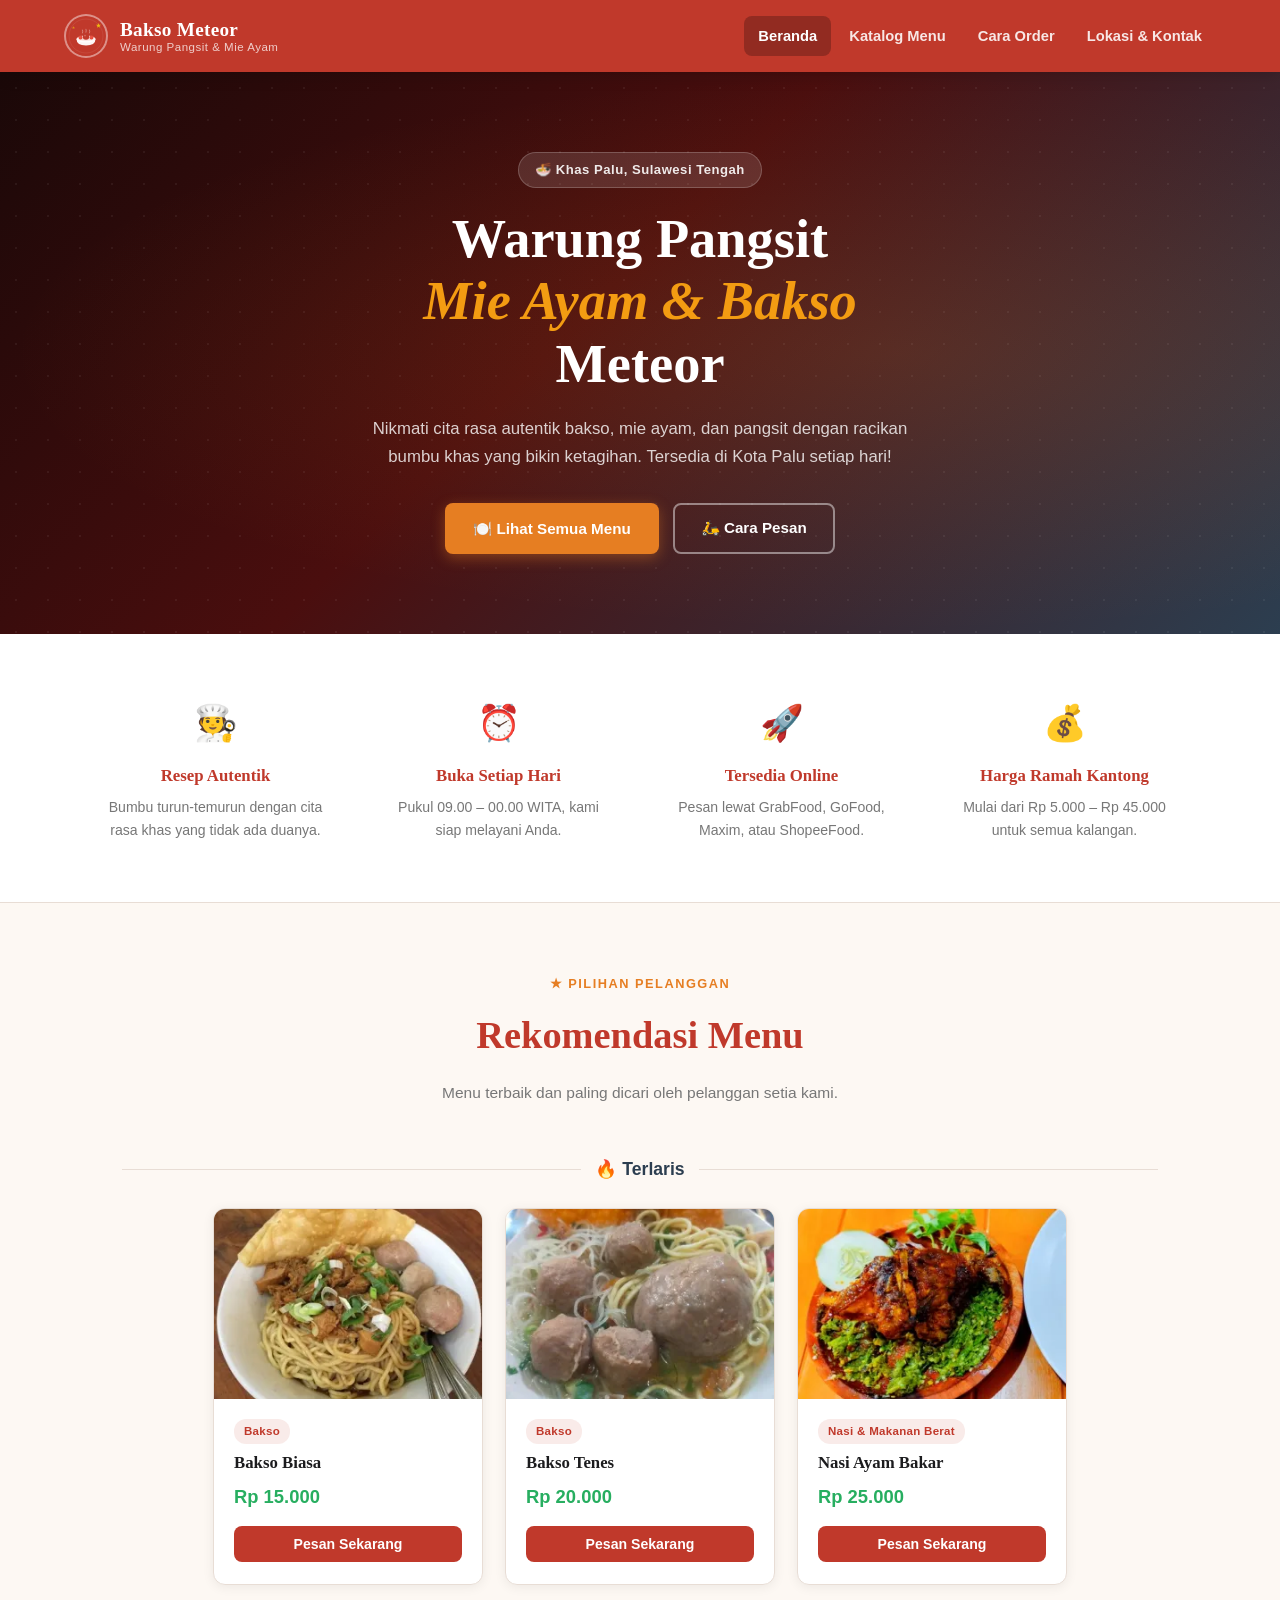
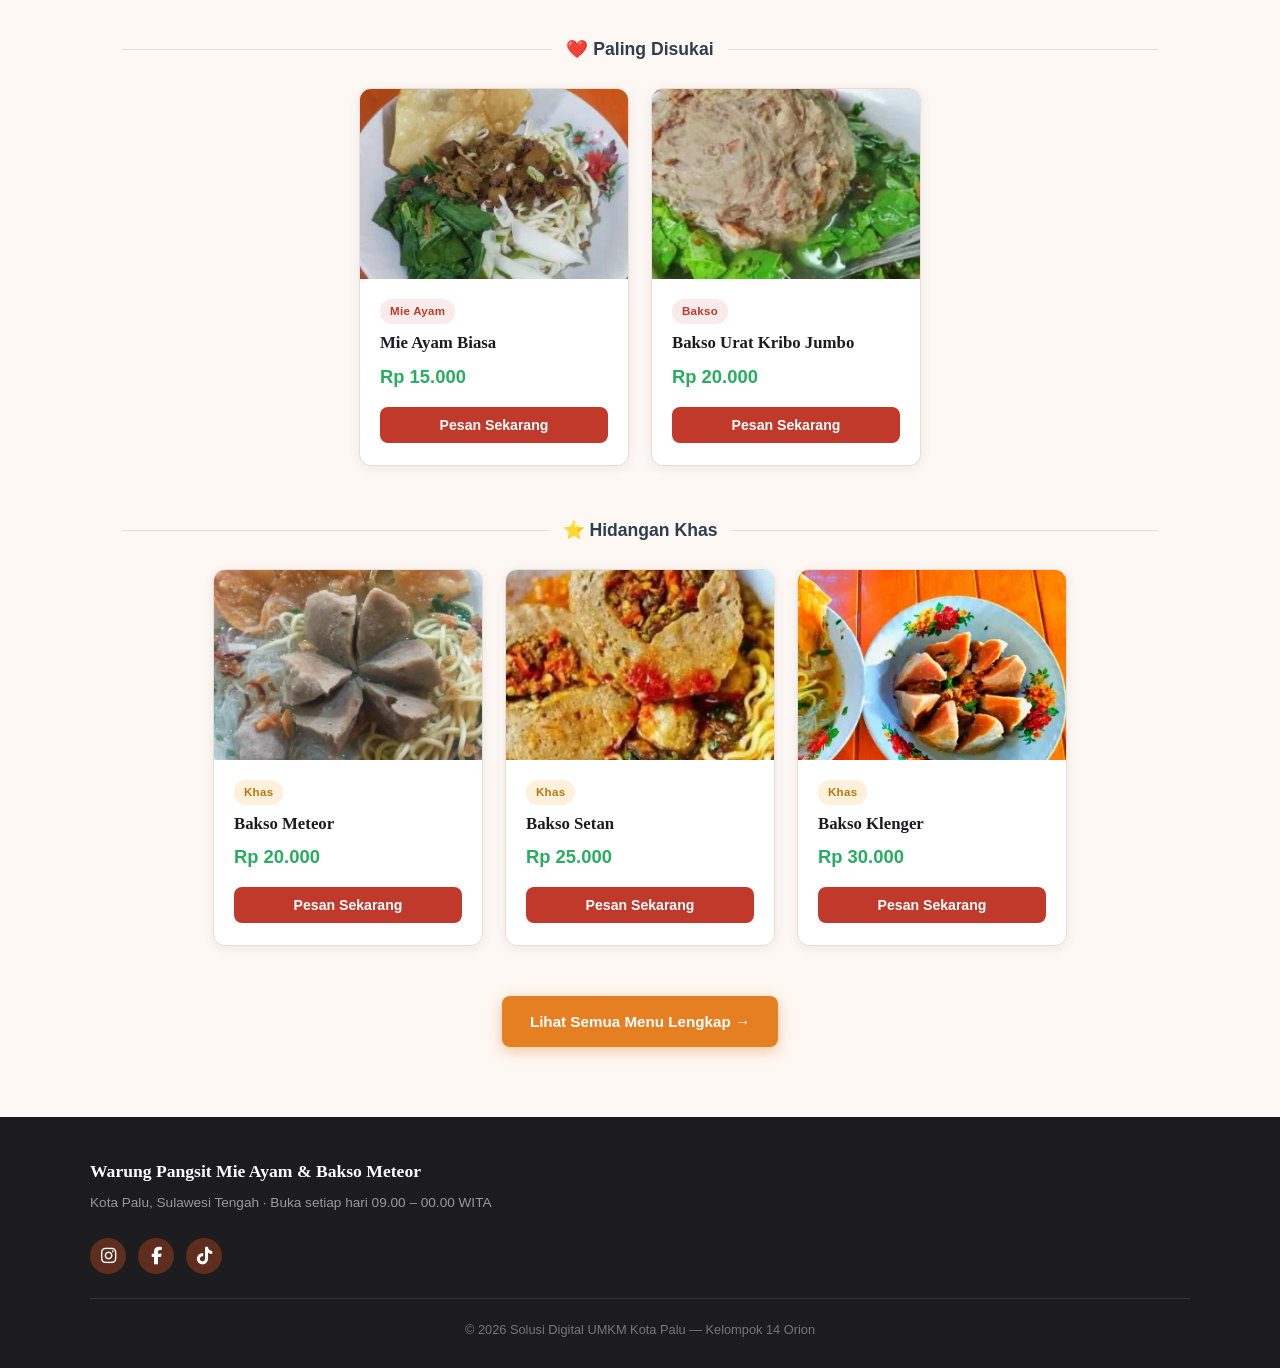
==== index.html @ b96ba18a "fix footer" ====
<!DOCTYPE html>
<html lang="id">

<head>
    <meta charset="UTF-8">
    <meta name="viewport" content="width=device-width, initial-scale=1.0">
    <title>Beranda - Warung Pangsit Mie Ayam & Bakso Meteor</title>
    <link rel="preconnect" href="https://fonts.googleapis.com">
    <link
        href="https://fonts.googleapis.com/css2?family=Playfair+Display:wght@700;900&family=Plus+Jakarta+Sans:wght@400;500;600;700&display=swap"
        rel="stylesheet">
    <link rel="stylesheet" href="https://cdnjs.cloudflare.com/ajax/libs/font-awesome/6.5.1/css/all.min.css">
    <link rel="stylesheet" href="css/style.css">
</head>

<body>

    <!-- HEADER / NAVBAR -->
    <header id="mainHeader">
        <div class="header-inner">
            <a href="index.html" class="logo-link">
                <div class="logo-container">
                    <img src="assets/icons/logo.svg" alt="Logo Bakso Meteor" class="logo-img">
                    <div class="logo-text">
                        <span class="logo-name">Bakso Meteor</span>
                        <span class="logo-sub">Warung Pangsit & Mie Ayam</span>
                    </div>
                </div>
            </a>

            <!-- Hamburger untuk mobile -->
            <button class="hamburger" id="hamburgerBtn" aria-label="Toggle menu">
                <span></span><span></span><span></span>
            </button>

            <nav class="nav-links" id="mainNav">
                <a href="index.html" class="nav-item active">Beranda</a>
                <a href="katalog.html" class="nav-item">Katalog Menu</a>
                <button onclick="openModal()" class="nav-item btn-nav">Cara Order</button>
                <a href="kontak.html" class="nav-item">Lokasi & Kontak</a>
            </nav>
        </div>
    </header>

    <main>

        <!-- HERO SECTION -->
        <section class="hero">
            <div class="hero-overlay"></div>
            <div class="hero-content fade-up">
                <span class="hero-badge">🍜 Khas Palu, Sulawesi Tengah</span>
                <h1 class="hero-title">Warung Pangsit<br><em>Mie Ayam & Bakso</em><br>Meteor</h1>
                <p class="hero-desc">Nikmati cita rasa autentik bakso, mie ayam, dan pangsit dengan racikan bumbu khas
                    yang bikin ketagihan. Tersedia di Kota Palu setiap hari!</p>
                <div class="hero-actions">
                    <a href="katalog.html" class="btn-primary">🍽️ Lihat Semua Menu</a>
                    <button onclick="openModal()" class="btn-outline">🛵 Cara Pesan</button>
                </div>
            </div>
        </section>

        <!-- KENAPA PILIH KAMI -->
        <section class="keunggulan fade-up">
            <div class="keunggulan-grid">
                <div class="keunggulan-item">
                    <span class="k-icon">🧑‍🍳</span>
                    <h3>Resep Autentik</h3>
                    <p>Bumbu turun-temurun dengan cita rasa khas yang tidak ada duanya.</p>
                </div>
                <div class="keunggulan-item">
                    <span class="k-icon">⏰</span>
                    <h3>Buka Setiap Hari</h3>
                    <p>Pukul 09.00 – 00.00 WITA, kami siap melayani Anda.</p>
                </div>
                <div class="keunggulan-item">
                    <span class="k-icon">🚀</span>
                    <h3>Tersedia Online</h3>
                    <p>Pesan lewat GrabFood, GoFood, Maxim, atau ShopeeFood.</p>
                </div>
                <div class="keunggulan-item">
                    <span class="k-icon">💰</span>
                    <h3>Harga Ramah Kantong</h3>
                    <p>Mulai dari Rp 5.000 – Rp 45.000 untuk semua kalangan.</p>
                </div>
            </div>
        </section>

        <!-- MENU REKOMENDASI -->
        <section class="best-seller">
            <div class="section-header fade-up">
                <div class="section-label">★ Pilihan Pelanggan</div>
                <h2 class="section-title">Rekomendasi Menu</h2>
                <p class="section-desc">Menu terbaik dan paling dicari oleh pelanggan setia kami.</p>
            </div>

            <div class="kategori-group fade-up">
                <div class="kategori-label">
                    <span class="kat-line"></span>
                    <span class="kat-text">🔥 Terlaris</span>
                    <span class="kat-line"></span>
                </div>
                <div class="grid-container">
                    <div class="card">
                        <div class="card-img placeholder-img">
                            <img src="assets/img/bakso-biasa.webp" alt="Bakso Biasa"
                                onerror="this.parentElement.classList.add('no-img')">
                        </div>
                        <div class="card-body">
                            <span class="card-badge">Bakso</span>
                            <h3 class="card-name">Bakso Biasa</h3>
                            <p class="harga">Rp 15.000</p>
                            <button class="btn-secondary" onclick="openModal()">Pesan Sekarang</button>
                        </div>
                    </div>
                    <div class="card">
                        <div class="card-img placeholder-img">
                            <img src="assets/img/bakso-tenes.webp" alt="Bakso Tenes"
                                onerror="this.parentElement.classList.add('no-img')">
                        </div>
                        <div class="card-body">
                            <span class="card-badge">Bakso</span>
                            <h3 class="card-name">Bakso Tenes</h3>
                            <p class="harga">Rp 20.000</p>
                            <button class="btn-secondary" onclick="openModal()">Pesan Sekarang</button>
                        </div>
                    </div>
                    <div class="card">
                        <div class="card-img placeholder-img">
                            <img src="assets/img/nasi-ayam-bakar.webp" alt="Nasi Ayam Bakar"
                                onerror="this.parentElement.classList.add('no-img')">
                        </div>
                        <div class="card-body">
                            <span class="card-badge">Nasi & Makanan Berat</span>
                            <h3 class="card-name">Nasi Ayam Bakar</h3>
                            <p class="harga">Rp 25.000</p>
                            <button class="btn-secondary" onclick="openModal()">Pesan Sekarang</button>
                        </div>
                    </div>
                </div>
            </div>

            <div class="kategori-group fade-up">
                <div class="kategori-label">
                    <span class="kat-line"></span>
                    <span class="kat-text">❤️ Paling Disukai</span>
                    <span class="kat-line"></span>
                </div>
                <div class="grid-container">
                    <div class="card">
                        <div class="card-img placeholder-img">
                            <img src="assets/img/mie-ayam-biasa.webp" alt="Mie Ayam Biasa"
                                onerror="this.parentElement.classList.add('no-img')">
                        </div>
                        <div class="card-body">
                            <span class="card-badge">Mie Ayam</span>
                            <h3 class="card-name">Mie Ayam Biasa</h3>
                            <p class="harga">Rp 15.000</p>
                            <button class="btn-secondary" onclick="openModal()">Pesan Sekarang</button>
                        </div>
                    </div>
                    <div class="card">
                        <div class="card-img placeholder-img">
                            <img src="assets/img/bakso-urat-kribo.webp" alt="Bakso Urat Kribo Jumbo"
                                onerror="this.parentElement.classList.add('no-img')">
                        </div>
                        <div class="card-body">
                            <span class="card-badge">Bakso</span>
                            <h3 class="card-name">Bakso Urat Kribo Jumbo</h3>
                            <p class="harga">Rp 20.000</p>
                            <button class="btn-secondary" onclick="openModal()">Pesan Sekarang</button>
                        </div>
                    </div>
                </div>
            </div>

            <div class="kategori-group fade-up">
                <div class="kategori-label">
                    <span class="kat-line"></span>
                    <span class="kat-text">⭐ Hidangan Khas</span>
                    <span class="kat-line"></span>
                </div>
                <div class="grid-container">
                    <div class="card">
                        <div class="card-img placeholder-img">
                            <img src="assets/img/bakso-meteor.webp" alt="Bakso Meteor"
                                onerror="this.parentElement.classList.add('no-img')">
                        </div>
                        <div class="card-body">
                            <span class="card-badge card-badge--special">Khas</span>
                            <h3 class="card-name">Bakso Meteor</h3>
                            <p class="harga">Rp 20.000</p>
                            <button class="btn-secondary" onclick="openModal()">Pesan Sekarang</button>
                        </div>
                    </div>
                    <div class="card">
                        <div class="card-img placeholder-img">
                            <img src="assets/img/bakso-setan.webp" alt="Bakso Setan"
                                onerror="this.parentElement.classList.add('no-img')">
                        </div>
                        <div class="card-body">
                            <span class="card-badge card-badge--special">Khas</span>
                            <h3 class="card-name">Bakso Setan</h3>
                            <p class="harga">Rp 25.000</p>
                            <button class="btn-secondary" onclick="openModal()">Pesan Sekarang</button>
                        </div>
                    </div>
                    <div class="card">
                        <div class="card-img placeholder-img">
                            <img src="assets/img/bakso-klenger.webp" alt="Bakso Klenger"
                                onerror="this.parentElement.classList.add('no-img')">
                        </div>
                        <div class="card-body">
                            <span class="card-badge card-badge--special">Khas</span>
                            <h3 class="card-name">Bakso Klenger</h3>
                            <p class="harga">Rp 30.000</p>
                            <button class="btn-secondary" onclick="openModal()">Pesan Sekarang</button>
                        </div>
                    </div>
                </div>
            </div>

            <div class="cta-center fade-up">
                <a href="katalog.html" class="btn-primary">Lihat Semua Menu Lengkap →</a>
            </div>
        </section>

    </main>

    <!-- MODAL CARA ORDER -->
    <div id="orderModal" class="modal" role="dialog" aria-modal="true" aria-labelledby="modalTitle">
        <div class="modal-content fade-up">
            <button class="close-btn" onclick="closeModal()" aria-label="Tutup">×</button>
            <h2 id="modalTitle" class="modal-title">Cara Pemesanan</h2>
            <p class="modal-subtitle">Pilih metode yang paling mudah untuk Anda</p>

            <div class="order-options">

                <!-- PESAN ONLINE -->
                <div class="order-box">
                    <div class="order-box-header">
                        <span class="order-icon">🛵</span>
                        <h3>Pesan Online</h3>
                    </div>
                    <p class="order-box-desc">Pesan antar langsung ke lokasi Anda:</p>
                    <div class="online-buttons">
                        <a href="https://grab.com" target="_blank" rel="noopener" class="btn-app btn-grab">
                            <img src="assets/icons/grabfood.jpg" alt="Grab" onerror="this.style.display='none'">
                            <span>GrabFood</span>
                        </a>
                        <a href="https://maxim.com" target="_blank" rel="noopener" class="btn-app btn-maxim">
                            <img src="assets/icons/maxim.png" alt="Maxim" onerror="this.style.display='none'">
                            <span>Maxim</span>
                        </a>
                        <a href="https://shopee.co.id" target="_blank" rel="noopener" class="btn-app btn-shopee">
                            <img src="assets/icons/shopee.png" alt="ShopeeFood" onerror="this.style.display='none'">
                            <span>ShopeeFood</span>
                        </a>
                    </div>
                </div>

                <!-- MAKAN DI TEMPAT -->
                <div class="order-box">
                    <div class="order-box-header">
                        <span class="order-icon">🍽️</span>
                        <h3>Makan di Tempat</h3>
                    </div>
                    <ol class="offline-steps">
                        <li>Ambil kertas catatan & daftar menu di area pemesanan.</li>
                        <li>Cari tempat duduk dan catat nomor meja Anda.</li>
                        <li>Tulis pesanan, nama, dan nomor meja di kertas.</li>
                        <li>Serahkan kertas ke petugas kami.</li>
                        <li>Tunggu pesanan diantarkan — selamat menikmati!</li>
                        <li>Bayar di kasir setelah selesai makan.</li>
                    </ol>
                </div>

                <!-- KATERING & HAMPERS -->
                <div class="order-box order-box--special">
                    <div class="order-box-header">
                        <span class="order-icon">📦</span>
                        <h3>Katering & Hampers</h3>
                    </div>
                    <p class="order-box-desc">Melayani pesanan catering untuk acara, rapat, atau hampers khusus.</p>
                    <a href="https://wa.me/6285756524521" class="btn-wa" target="_blank" rel="noopener">
                        💬 Chat WA Owner
                    </a>
                </div>

            </div>
        </div>
    </div>

    <!-- FOOTER -->
    <footer>
        <div class="footer-inner">
            <div class="footer-brand">
                <h3 class="footer-name">Warung Pangsit Mie Ayam & Bakso Meteor</h3>
                <p>Kota Palu, Sulawesi Tengah · Buka setiap hari 09.00 – 00.00 WITA</p>
            </div>
            <div class="footer-social">
                <a href="https://www.instagram.com/baksometeorpalu" target="_blank" rel="noopener" class="social-icon">
                    <i class="fab fa-instagram"></i>
                </a>
                <a href="#" target="_blank" rel="noopener" class="social-icon">
                    <i class="fab fa-facebook-f"></i>
                </a>
                <a href="https://www.tiktok.com/@bakso.meteor.palu?_r=1&_t=ZS-972W1zt5OaL" target="_blank"
                    rel="noopener" class="social-icon">
                    <i class="fab fa-tiktok"></i>
                </a>
            </div>
            <div class="footer-copy">
                <p>© 2026 Solusi Digital UMKM Kota Palu — Kelompok 14 Orion</p>
            </div>
        </div>
    </footer>

    <script src="js/app.js"></script>
</body>

</html>
---- css/style.css ----
:root {
    --red: #c0392b;
    --red-dark: #922b21;
    --red-light: #e74c3c;
    --amber: #e67e22;
    --amber-dark: #d35400;
    --dark: #1c1c1e;
    --navy: #2c3e50;
    --bg: #fdf8f3;
    --bg-alt: #fff8f0;
    --white: #ffffff;
    --text: #2d2d2d;
    --text-muted: #777;
    --border: #e8ddd5;
    --shadow-sm: 0 2px 12px rgba(0, 0, 0, 0.07);
    --shadow-md: 0 6px 24px rgba(0, 0, 0, 0.10);
    --shadow-lg: 0 12px 40px rgba(0, 0, 0, 0.13);
    --radius-sm: 8px;
    --radius-md: 12px;
    --radius-lg: 20px;
    --font-display: Georgia, 'Times New Roman', serif;
    --font-body: 'Segoe UI', Tahoma, Geneva, Verdana, sans-serif;
    --transition: 0.28s ease;
}

*,
*::before,
*::after {
    margin: 0;
    padding: 0;
    box-sizing: border-box;
}

html {
    scroll-behavior: smooth;
}

body {
    background-color: var(--bg);
    color: var(--text);
    font-family: var(--font-body);
    line-height: 1.65;
    font-size: 16px;
}

img {
    max-width: 100%;
    display: block;
}

a {
    color: inherit;
}

/* animasi */
@keyframes fadeUp {
    from {
        opacity: 0;
        transform: translateY(28px);
    }

    to {
        opacity: 1;
        transform: translateY(0);
    }
}

.fade-up {
    animation: fadeUp 0.7s ease-out both;
}

/* styling header navigasi */
header {
    background-color: var(--red);
    position: sticky;
    top: 0;
    z-index: 200;
    box-shadow: 0 2px 16px rgba(0, 0, 0, 0.18);
    transition: background-color var(--transition);
}

.header-inner {
    max-width: 1200px;
    margin: 0 auto;
    padding: 14px 24px;
    display: flex;
    align-items: center;
    justify-content: space-between;
    gap: 16px;
}

/* styling logo text */
.logo-link {
    text-decoration: none;
}

.logo-container {
    display: flex;
    align-items: center;
    gap: 12px;
}

.logo-img {
    width: 44px;
    height: 44px;
    border-radius: 50%;
    object-fit: cover;
    border: 2px solid rgba(255, 255, 255, 0.35);
    background: rgba(255, 255, 255, 0.15);
}

.logo-text {
    display: flex;
    flex-direction: column;
    line-height: 1.2;
}

.logo-name {
    font-family: var(--font-display);
    font-size: 1.2rem;
    font-weight: 900;
    color: var(--white);
    letter-spacing: 0.3px;
}

.logo-sub {
    font-size: 0.72rem;
    color: rgba(255, 255, 255, 0.75);
    font-weight: 500;
    letter-spacing: 0.5px;
}

/* styling link menu atas */
.nav-links {
    display: flex;
    align-items: center;
    gap: 4px;
}

.nav-item {
    color: rgba(255, 255, 255, 0.88);
    text-decoration: none;
    font-size: 0.92rem;
    font-weight: 600;
    padding: 8px 14px;
    border-radius: var(--radius-sm);
    border: none;
    background: none;
    cursor: pointer;
    font-family: var(--font-body);
    transition: background-color var(--transition), color var(--transition);
    white-space: nowrap;
}

.nav-item:hover,
.nav-item.active {
    color: var(--white);
    background-color: rgba(255, 255, 255, 0.18);
}

.nav-item.active {
    background-color: var(--red-dark);
}

.btn-nav {
    font-family: var(--font-body);
}

/* styling hamburger */
.hamburger {
    display: none;
    flex-direction: column;
    justify-content: center;
    gap: 5px;
    background: none;
    border: none;
    cursor: pointer;
    padding: 8px;
    border-radius: var(--radius-sm);
}

.hamburger span {
    display: block;
    width: 24px;
    height: 2.5px;
    background: var(--white);
    border-radius: 2px;
    transition: transform var(--transition), opacity var(--transition);
}

/* styling banner utama */
.hero {
    position: relative;
    background: linear-gradient(135deg, #1a0808 0%, #4a0e0e 45%, #2c3e50 100%);
    min-height: 520px;
    display: flex;
    align-items: center;
    padding: 80px 24px;
    overflow: hidden;
}

.hero::before {
    content: '';
    position: absolute;
    inset: 0;
    background-image: radial-gradient(circle, rgba(255, 255, 255, 0.06) 1px, transparent 1px);
    background-size: 32px 32px;
}

.hero-overlay {
    position: absolute;
    inset: 0;
    background: radial-gradient(ellipse at 70% 50%, rgba(230, 126, 34, 0.15) 0%, transparent 70%);
}

.hero-content {
    position: relative;
    z-index: 1;
    max-width: 700px;
    margin: 0 auto;
    text-align: center;
}

.hero-badge {
    display: inline-block;
    background: rgba(255, 255, 255, 0.12);
    border: 1px solid rgba(255, 255, 255, 0.2);
    color: rgba(255, 255, 255, 0.9);
    font-size: 0.82rem;
    font-weight: 600;
    padding: 6px 16px;
    border-radius: 20px;
    margin-bottom: 20px;
    letter-spacing: 0.5px;
    backdrop-filter: blur(4px);
}

.hero-title {
    font-family: var(--font-display);
    font-size: clamp(2rem, 5vw, 3.4rem);
    font-weight: 900;
    color: var(--white);
    line-height: 1.15;
    margin-bottom: 20px;
}

.hero-title em {
    color: #f39c12;
    font-style: italic;
}

.hero-desc {
    font-size: 1.05rem;
    color: rgba(255, 255, 255, 0.8);
    max-width: 560px;
    margin: 0 auto 32px;
}

.hero-actions {
    display: flex;
    gap: 14px;
    justify-content: center;
    flex-wrap: wrap;
}

/* styling tombol */
.btn-primary {
    display: inline-block;
    background: var(--amber);
    color: var(--white);
    padding: 13px 28px;
    border-radius: var(--radius-sm);
    font-weight: 700;
    font-size: 0.95rem;
    text-decoration: none;
    border: none;
    cursor: pointer;
    font-family: var(--font-body);
    transition: background-color var(--transition), transform var(--transition), box-shadow var(--transition);
    box-shadow: 0 4px 14px rgba(230, 126, 34, 0.4);
}

.btn-primary:hover {
    background: var(--amber-dark);
    transform: translateY(-2px);
    box-shadow: 0 6px 20px rgba(230, 126, 34, 0.5);
}

.btn-outline {
    display: inline-block;
    background: transparent;
    color: var(--white);
    padding: 12px 26px;
    border-radius: var(--radius-sm);
    font-weight: 700;
    font-size: 0.95rem;
    border: 2px solid rgba(255, 255, 255, 0.45);
    cursor: pointer;
    font-family: var(--font-body);
    text-decoration: none;
    transition: background-color var(--transition), border-color var(--transition);
}

.btn-outline:hover {
    background: rgba(255, 255, 255, 0.12);
    border-color: rgba(255, 255, 255, 0.7);
}

/* styling keunggulan warung */
.keunggulan {
    background: var(--white);
    padding: 40px 24px;
    border-bottom: 1px solid var(--border);
}

.keunggulan-grid {
    max-width: 1100px;
    margin: 0 auto;
    display: grid;
    grid-template-columns: repeat(auto-fit, minmax(220px, 1fr));
    gap: 32px;
}

.keunggulan-item {
    text-align: center;
    padding: 20px 16px;
}

.k-icon {
    font-size: 2.2rem;
    display: block;
    margin-bottom: 10px;
}

.keunggulan-item h3 {
    font-family: var(--font-display);
    font-size: 1.05rem;
    color: var(--red);
    margin-bottom: 6px;
}

.keunggulan-item p {
    font-size: 0.88rem;
    color: var(--text-muted);
}

/* ukuran font judul */
.section-label {
    text-align: center;
    font-size: 0.8rem;
    font-weight: 700;
    letter-spacing: 1.5px;
    text-transform: uppercase;
    color: var(--amber);
    margin-bottom: 10px;
}

.section-title {
    font-family: var(--font-display);
    font-size: clamp(1.6rem, 3vw, 2.4rem);
    font-weight: 900;
    color: var(--red);
    text-align: center;
    margin-bottom: 12px;
}

.section-desc {
    text-align: center;
    color: var(--text-muted);
    font-size: 0.97rem;
    max-width: 560px;
    margin: 0 auto;
}

/* styling list menu beranda */
.best-seller {
    padding: 70px 24px;
    max-width: 1200px;
    margin: 0 auto;
}

.section-header {
    margin-bottom: 50px;
}

.kategori-group {
    margin-bottom: 50px;
}

.kategori-label {
    display: flex;
    align-items: center;
    gap: 14px;
    margin-bottom: 24px;
    padding: 0 5%;
}

.kat-line {
    flex: 1;
    height: 1px;
    background: var(--border);
}

.kat-text {
    font-size: 1.1rem;
    font-weight: 700;
    color: var(--navy);
    white-space: nowrap;
}

.cta-center {
    text-align: center;
    margin-top: 40px;
}

/* jarak foto makanan */
.grid-container {
    display: flex;
    flex-wrap: wrap;
    justify-content: center;
    gap: 22px;
    padding: 0 5%;
}

/* styling kotak makanan */
.card {
    flex: 0 1 270px;
    background: var(--white);
    border-radius: var(--radius-md);
    overflow: hidden;
    box-shadow: var(--shadow-sm);
    border: 1px solid var(--border);
    transition: transform var(--transition), box-shadow var(--transition);
}

.card:hover {
    transform: translateY(-6px);
    box-shadow: var(--shadow-lg);
}

.card-img {
    width: 100%;
    height: 190px;
    overflow: hidden;
    position: relative;
}

.card-img img {
    width: 100%;
    height: 100%;
    object-fit: cover;
    transition: transform 0.4s ease;
}

.card:hover .card-img img {
    transform: scale(1.06);
}

/* tampilan warna abu abu foto menu yang gagal diload */
.placeholder-img.no-img,
.placeholder-img:not(:has(img)) {
    background: linear-gradient(135deg, #e0cfc7, #c9bab2);
}

.placeholder-img:not(.no-img) img:not([src]) {
    display: none;
}

.placeholder-img {
    background: linear-gradient(135deg, #e8d5ca, #d4bdb2);
    display: flex;
    align-items: center;
    justify-content: center;
}

.card-body {
    padding: 18px 20px 22px;
}

.card-badge {
    display: inline-block;
    background: rgba(192, 57, 43, 0.1);
    color: var(--red);
    font-size: 0.72rem;
    font-weight: 700;
    padding: 3px 10px;
    border-radius: 12px;
    margin-bottom: 8px;
    letter-spacing: 0.3px;
}

.card-badge--special {
    background: rgba(243, 156, 18, 0.15);
    color: #b7770d;
}

.card-name {
    font-family: var(--font-display);
    font-size: 1.05rem;
    font-weight: 700;
    color: var(--dark);
    margin-bottom: 8px;
    line-height: 1.3;
}

.harga {
    color: #27ae60;
    font-weight: 700;
    font-size: 1.15rem;
    margin-bottom: 14px;
}

.btn-secondary {
    display: block;
    width: 100%;
    background: var(--red);
    color: var(--white);
    border: none;
    padding: 10px 0;
    border-radius: var(--radius-sm);
    font-size: 0.88rem;
    font-weight: 700;
    font-family: var(--font-body);
    cursor: pointer;
    transition: background-color var(--transition), transform var(--transition);
}

.btn-secondary:hover {
    background: var(--red-dark);
    transform: scale(1.02);
}

/* styling cover penutup banner*/
.page-hero {
    background: linear-gradient(135deg, var(--red-dark) 0%, var(--red) 100%);
    padding: 60px 24px 50px;
    text-align: center;
    color: var(--white);
}

.page-hero .section-label {
    color: #f7c87d;
}

.page-hero .section-title {
    color: var(--white);
    margin-bottom: 14px;
}

.page-hero .section-desc {
    color: rgba(255, 255, 255, 0.85);
}

/* klik tombol kategori untuk sortir menu */
.filter-section {
    background: var(--white);
    padding: 28px 24px;
    border-bottom: 1px solid var(--border);
    position: sticky;
    top: 73px;
    z-index: 100;
    box-shadow: 0 2px 8px rgba(0, 0, 0, 0.05);
}

.filter-container {
    max-width: 1000px;
    margin: 0 auto;
    display: flex;
    flex-wrap: wrap;
    gap: 8px;
    justify-content: center;
}

.btn-filter {
    background: var(--bg);
    border: 1.5px solid var(--border);
    color: var(--text);
    padding: 8px 18px;
    border-radius: 24px;
    font-size: 0.88rem;
    font-weight: 600;
    font-family: var(--font-body);
    cursor: pointer;
    transition: all var(--transition);
}

.btn-filter:hover {
    background: rgba(192, 57, 43, 0.1);
    border-color: var(--red);
    color: var(--red);
}

.btn-filter.active {
    background: var(--red);
    border-color: var(--red);
    color: var(--white);
    box-shadow: 0 3px 10px rgba(192, 57, 43, 0.3);
}

/* styling barang yang dirender js */
.katalog-content {
    padding: 40px 24px 70px;
    max-width: 1200px;
    margin: 0 auto;
}

.katalog-info {
    text-align: center;
    margin-bottom: 24px;
    font-size: 0.88rem;
    color: var(--text-muted);
    font-weight: 500;
}

/* tampilan popup overlay */
.modal {
    display: none;
    position: fixed;
    inset: 0;
    z-index: 999;
    background: rgba(0, 0, 0, 0.65);
    justify-content: center;
    align-items: center;
    padding: 20px;
    backdrop-filter: blur(3px);
}

.modal-content {
    background: var(--white);
    border-radius: var(--radius-lg);
    padding: 36px;
    width: 100%;
    max-width: 860px;
    position: relative;
    max-height: 90vh;
    overflow-y: auto;
    box-shadow: var(--shadow-lg);
}

.close-btn {
    position: absolute;
    right: 20px;
    top: 16px;
    font-size: 26px;
    font-weight: bold;
    color: var(--text-muted);
    background: none;
    border: none;
    cursor: pointer;
    width: 34px;
    height: 34px;
    display: flex;
    align-items: center;
    justify-content: center;
    border-radius: 50%;
    transition: background-color var(--transition), color var(--transition);
}

.close-btn:hover {
    background: #f0f0f0;
    color: var(--dark);
}

.modal-title {
    font-family: var(--font-display);
    font-size: 1.6rem;
    color: var(--red);
    margin-bottom: 6px;
}

.modal-subtitle {
    color: var(--text-muted);
    font-size: 0.92rem;
    margin-bottom: 24px;
}

/* cara order dalam popup */
.order-options {
    display: grid;
    grid-template-columns: repeat(auto-fit, minmax(220px, 1fr));
    gap: 18px;
}

.order-box {
    background: var(--bg-alt);
    border: 1px solid var(--border);
    border-radius: var(--radius-md);
    padding: 22px;
}

.order-box--special {
    background: linear-gradient(135deg, #fff3e0, #fdf8f3);
    border-color: #f0d090;
}

.order-box-header {
    display: flex;
    align-items: center;
    gap: 10px;
    margin-bottom: 14px;
}

.order-icon {
    font-size: 1.5rem;
    flex-shrink: 0;
}

.order-box-header h3 {
    font-family: var(--font-display);
    font-size: 1.05rem;
    color: var(--navy);
}

.order-box-desc {
    font-size: 0.88rem;
    color: var(--text-muted);
    margin-bottom: 14px;
}

.online-buttons {
    display: grid;
    grid-template-columns: 1fr 1fr;
    gap: 10px;
    margin-top: 12px;
}

.btn-app {
    display: flex;
    align-items: center;
    justify-content: center;
    gap: 7px;
    padding: 10px 10px;
    border-radius: var(--radius-sm);
    text-decoration: none;
    font-size: 0.83rem;
    font-weight: 700;
    color: var(--white);
    transition: opacity var(--transition), transform var(--transition);
}

.btn-app:hover {
    opacity: 0.88;
    transform: translateY(-1px);
}

.btn-app img {
    width: 20px;
    height: 20px;
    object-fit: contain;
    border-radius: 4px;
    flex-shrink: 0;
}

.btn-grab {
    background: #00b14f;
}

.btn-maxim {
    background: #c3aa38;
}

.btn-shopee {
    background: #ee4d2d;
}

.offline-steps {
    margin-left: 18px;
    font-size: 0.875rem;
    color: var(--text);
    line-height: 1.8;
}

.offline-steps li {
    margin-bottom: 4px;
}

.btn-wa {
    display: inline-block;
    background: #25d366;
    color: var(--white);
    padding: 11px 20px;
    border-radius: var(--radius-sm);
    font-weight: 700;
    font-size: 0.9rem;
    text-decoration: none;
    width: 100%;
    text-align: center;
    transition: background-color var(--transition), transform var(--transition);
    box-shadow: 0 3px 10px rgba(37, 211, 102, 0.3);
}

.btn-wa:hover {
    background: #1ebe5c;
    transform: translateY(-1px);
}

/* styling lokasi dan kontak */
.lokasi-section {
    padding: 50px 24px 80px;
}

.kontak-grid {
    max-width: 1200px;
    margin: 0 auto;
    display: grid;
    grid-template-columns: 280px 1fr 320px;
    gap: 28px;
    align-items: start;
}

.info-card {
    background: var(--white);
    border-radius: var(--radius-md);
    padding: 28px;
    box-shadow: var(--shadow-sm);
    border: 1px solid var(--border);
}

.info-section {
    display: flex;
    gap: 14px;
    align-items: flex-start;
    padding: 16px 0;
}

.info-icon {
    font-size: 1.5rem;
    flex-shrink: 0;
    margin-top: 2px;
}

.info-section h3 {
    font-family: var(--font-display);
    font-size: 0.95rem;
    color: var(--red);
    margin-bottom: 4px;
}

.info-section p {
    font-size: 0.88rem;
    color: var(--text-muted);
    line-height: 1.6;
}

.jam-highlight {
    font-size: 1rem !important;
    font-weight: 700;
    color: var(--red) !important;
}

.info-divider {
    height: 1px;
    background: var(--border);
}

.sosmed-links {
    display: flex;
    gap: 8px;
    margin-top: 10px;
    flex-wrap: wrap;
}


.sosmed-btn:hover {
    background: var(--red);
    border-color: var(--red);
    color: var(--white);
}

.maps-card {
    background: var(--white);
    border-radius: var(--radius-md);
    padding: 24px;
    box-shadow: var(--shadow-sm);
    border: 1px solid var(--border);
}

.maps-title {
    font-family: var(--font-display);
    font-size: 1rem;
    color: var(--red);
    margin-bottom: 14px;
}

.maps-wrapper {
    border-radius: 10px;
    overflow: hidden;
    margin-bottom: 14px;
}

.btn-maps {
    display: block;
    text-align: center;
    background: var(--navy);
    color: var(--white);
    padding: 11px;
    border-radius: var(--radius-sm);
    font-size: 0.88rem;
    font-weight: 700;
    text-decoration: none;
    transition: background-color var(--transition);
}

.btn-maps:hover {
    background: #1a252f;
}

/* isian form */
.form-card {
    background: var(--white);
    border-radius: var(--radius-md);
    padding: 28px;
    box-shadow: var(--shadow-sm);
    border: 1px solid var(--border);
}

.form-title {
    font-family: var(--font-display);
    font-size: 1.2rem;
    color: var(--red);
    margin-bottom: 8px;
}

.form-desc {
    font-size: 0.87rem;
    color: var(--text-muted);
    margin-bottom: 22px;
    line-height: 1.6;
}

.form-group {
    margin-bottom: 16px;
}

.form-group label {
    display: block;
    font-size: 0.85rem;
    font-weight: 600;
    color: var(--text);
    margin-bottom: 6px;
}

.form-card input,
.form-card textarea {
    width: 100%;
    padding: 11px 14px;
    border: 1.5px solid var(--border);
    border-radius: var(--radius-sm);
    font-family: var(--font-body);
    font-size: 0.9rem;
    color: var(--text);
    background: var(--bg);
    transition: border-color var(--transition), box-shadow var(--transition);
}

.form-card input:focus,
.form-card textarea:focus {
    outline: none;
    border-color: var(--amber);
    box-shadow: 0 0 0 3px rgba(230, 126, 34, 0.15);
}

.form-card textarea {
    resize: vertical;
    min-height: 110px;
}

.btn-submit {
    width: 100%;
    background: var(--red);
    color: var(--white);
    border: none;
    padding: 13px;
    border-radius: var(--radius-sm);
    font-size: 0.95rem;
    font-weight: 700;
    font-family: var(--font-body);
    cursor: pointer;
    margin-top: 4px;
    transition: background-color var(--transition), transform var(--transition);
}

.btn-submit:hover {
    background: var(--red-dark);
    transform: translateY(-1px);
}

.success-msg {
    margin-top: 14px;
    background: #eafaf1;
    border: 1px solid #a9dfbf;
    color: #1e8449;
    padding: 12px 16px;
    border-radius: var(--radius-sm);
    font-size: 0.9rem;
    font-weight: 600;
    text-align: center;
}

/* styling footer */
footer {
    background: var(--dark);
    color: rgba(255, 255, 255, 0.8);
    padding: 40px 24px 28px;
    margin-top: 0;
}

.footer-inner {
    max-width: 1100px;
    margin: 0 auto;
    display: grid;
    grid-template-columns: 1fr auto;
    gap: 24px 40px;
    align-items: start;
}

.footer-brand {
    grid-column: 1 / -1;
}

.footer-name {
    font-family: var(--font-display);
    font-size: 1.1rem;
    color: var(--white);
    margin-bottom: 6px;
}

.footer-brand p {
    font-size: 0.85rem;
    color: rgba(255, 255, 255, 0.55);
}

.footer-social {
    display: flex;
    flex-direction: row;
    gap: 12px;
}

.footer-social .social-icon {
    display: flex;
    align-items: center;
    justify-content: center;
    width: 36px;
    height: 36px;
    border-radius: 50%;
    background-color: #5e2d1d;
    color: var(--white);
    text-decoration: none;
    font-size: 1.1rem;
    transition: background-color var(--transition), transform var(--transition);
}

.footer-social .social-icon:hover {
    background-color: #7b3d27;
    transform: translateY(-2px);
}

.footer-copy {
    grid-column: 1 / -1;
    border-top: 1px solid rgba(255, 255, 255, 0.1);
    padding-top: 20px;
    text-align: center;
    font-size: 0.8rem;
    color: rgba(255, 255, 255, 0.4);
}

/* menyesuaikan ukuran layar hp */
@media (max-width: 900px) {
    .kontak-grid {
        grid-template-columns: 1fr 1fr;
    }

    .info-card {
        grid-column: 1 / -1;
    }

    .footer-inner {
        grid-template-columns: 1fr;
    }
}

@media (max-width: 640px) {
    .header-inner {
        padding: 12px 16px;
    }

    .hamburger {
        display: flex;
    }

    .nav-links {
        display: none;
        flex-direction: column;
        position: absolute;
        top: 100%;
        left: 0;
        right: 0;
        background: var(--red-dark);
        padding: 16px;
        gap: 4px;
        box-shadow: 0 8px 20px rgba(0, 0, 0, 0.2);
    }

    .nav-links.open {
        display: flex;
    }

    .nav-item {
        width: 100%;
        text-align: left;
        padding: 12px 16px;
        border-radius: var(--radius-sm);
    }

    header {
        position: relative;
    }

    .filter-section {
        position: static;
    }

    .hero {
        min-height: 420px;
        padding: 60px 20px;
    }

    .hero-title {
        font-size: 2rem;
    }

    .kontak-grid {
        grid-template-columns: 1fr;
    }

    .order-options {
        grid-template-columns: 1fr;
    }

    .online-buttons {
        grid-template-columns: 1fr 1fr;
    }

    .modal-content {
        padding: 24px 20px;
    }

    .grid-container {
        gap: 16px;
        padding: 0 2%;
    }

    .card {
        flex: 0 1 100%;
        max-width: 340px;
    }

    .keunggulan-grid {
        grid-template-columns: 1fr 1fr;
        gap: 20px;
    }

    .footer-inner {
        grid-template-columns: 1fr;
    }

    .footer-social {
        flex-direction: row;
    }
}

@media (max-width: 360px) {
    .hero-title {
        font-size: 1.7rem;
    }

    .online-buttons {
        grid-template-columns: 1fr;
    }

    .keunggulan-grid {
        grid-template-columns: 1fr;
    }
}
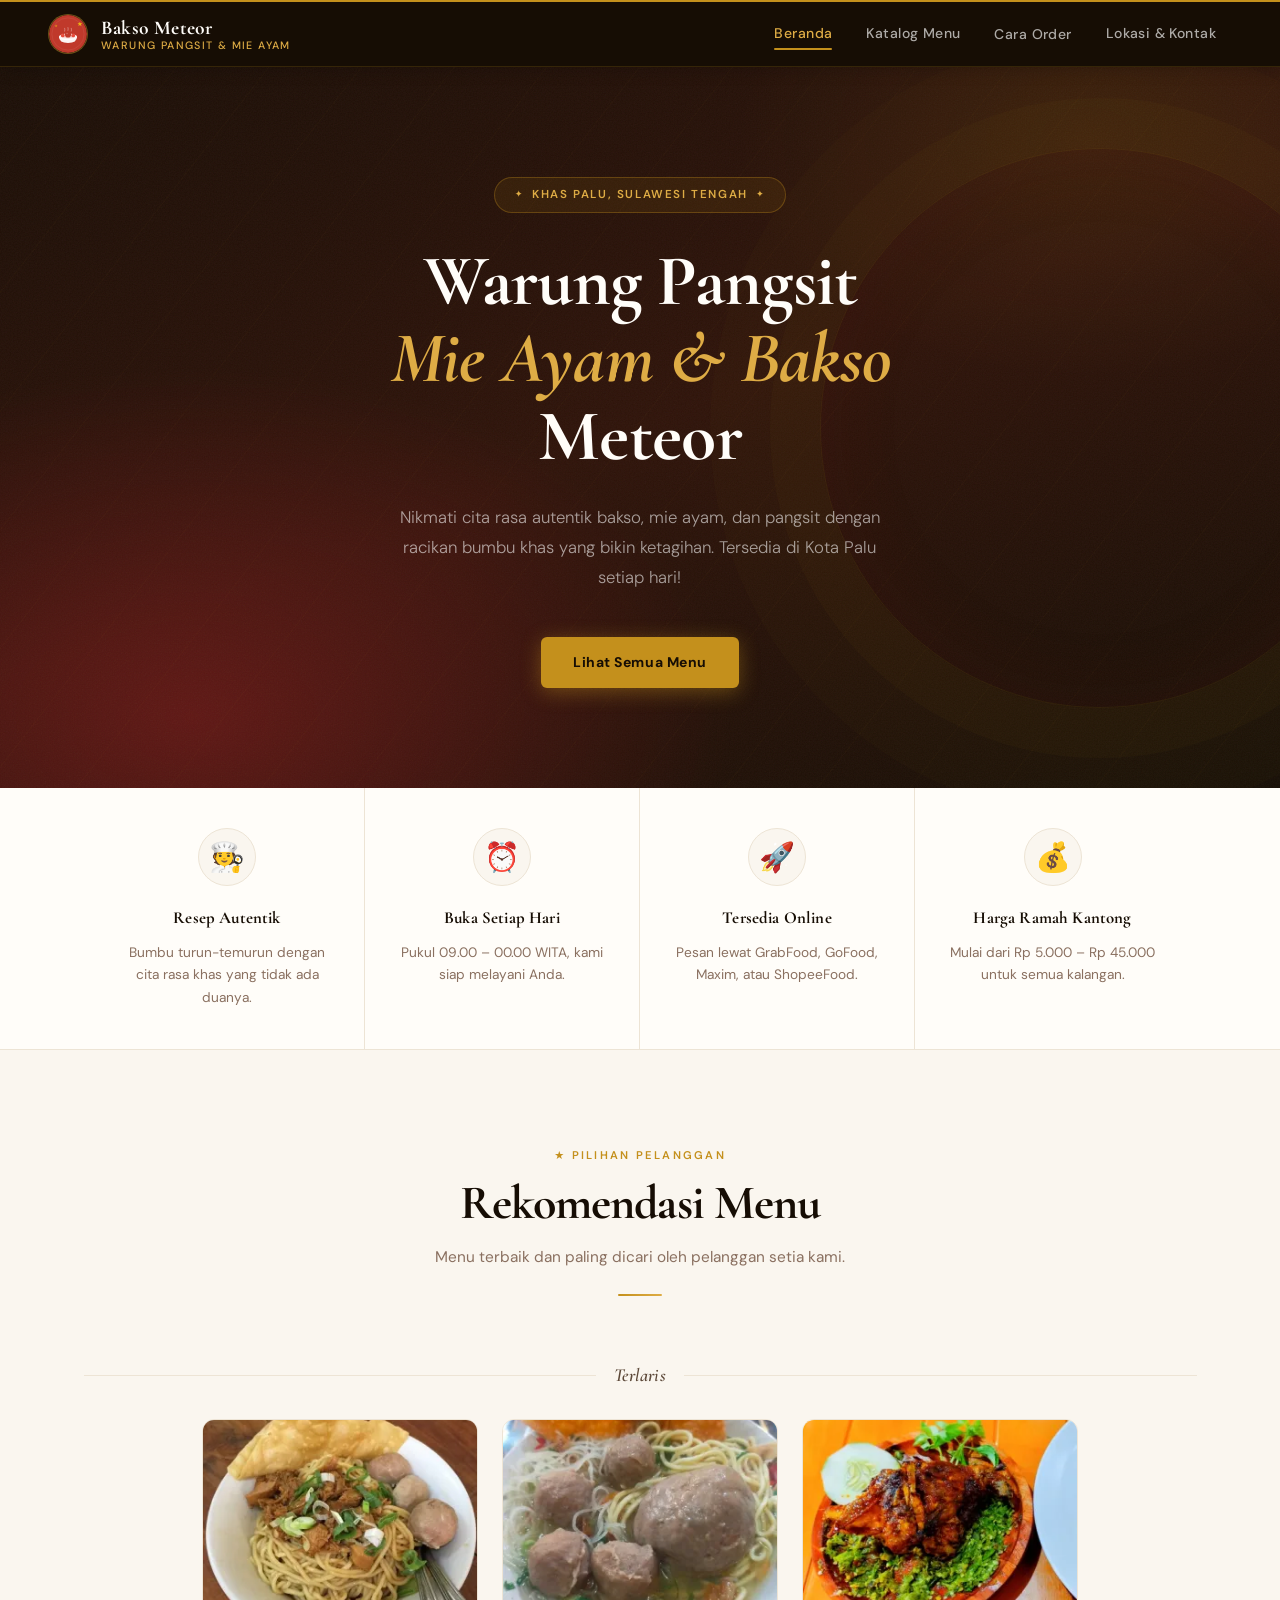
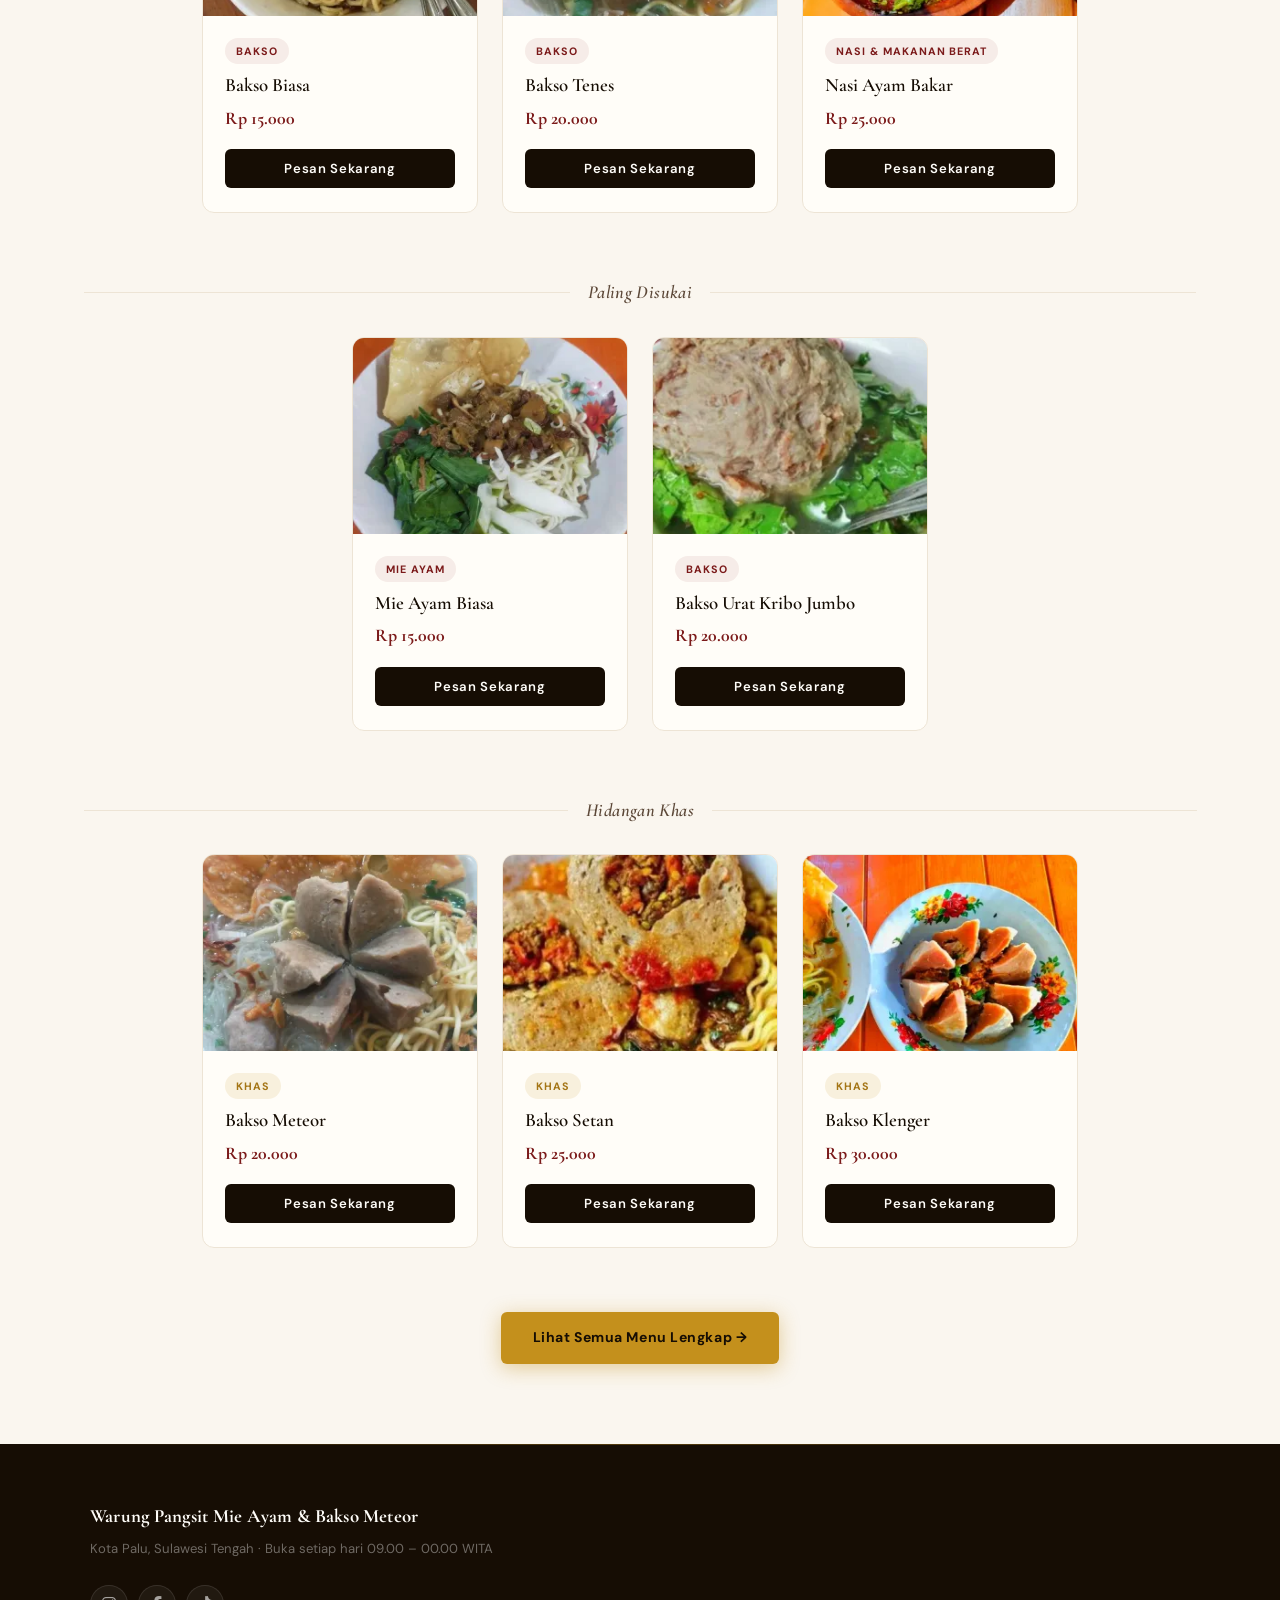
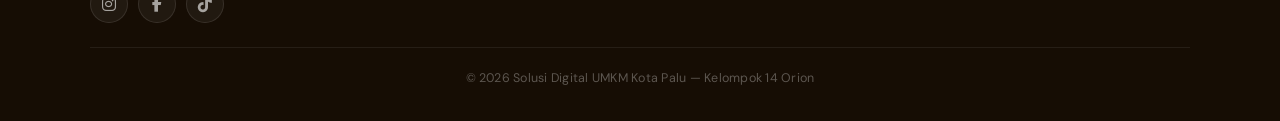
==== commit c8d24a50: "fix CSS" ====
--- a/index.html
+++ b/index.html
@@ -5,9 +5,12 @@
     <meta charset="UTF-8">
     <meta name="viewport" content="width=device-width, initial-scale=1.0">
     <title>Beranda - Warung Pangsit Mie Ayam & Bakso Meteor</title>
+    <link rel="icon" href="assets/icons/favicon.svg" type="image/svg+xml">
+    <link rel="shortcut icon" href="assets/icons/favicon.svg">
     <link rel="preconnect" href="https://fonts.googleapis.com">
+    <link rel="preconnect" href="https://fonts.gstatic.com" crossorigin>
     <link
-        href="https://fonts.googleapis.com/css2?family=Playfair+Display:wght@700;900&family=Plus+Jakarta+Sans:wght@400;500;600;700&display=swap"
+        href="https://fonts.googleapis.com/css2?family=Cormorant+Garamond:ital,wght@0,500;0,600;0,700;1,500;1,600&family=DM+Sans:opsz,wght@9..40,300;9..40,400;9..40,500;9..40,600;9..40,700&display=swap"
         rel="stylesheet">
     <link rel="stylesheet" href="https://cdnjs.cloudflare.com/ajax/libs/font-awesome/6.5.1/css/all.min.css">
     <link rel="stylesheet" href="css/style.css">
@@ -48,13 +51,12 @@
         <section class="hero">
             <div class="hero-overlay"></div>
             <div class="hero-content fade-up">
-                <span class="hero-badge">🍜 Khas Palu, Sulawesi Tengah</span>
+                <span class="hero-badge">Khas Palu, Sulawesi Tengah</span>
                 <h1 class="hero-title">Warung Pangsit<br><em>Mie Ayam & Bakso</em><br>Meteor</h1>
                 <p class="hero-desc">Nikmati cita rasa autentik bakso, mie ayam, dan pangsit dengan racikan bumbu khas
                     yang bikin ketagihan. Tersedia di Kota Palu setiap hari!</p>
                 <div class="hero-actions">
-                    <a href="katalog.html" class="btn-primary">🍽️ Lihat Semua Menu</a>
-                    <button onclick="openModal()" class="btn-outline">🛵 Cara Pesan</button>
+                    <a href="katalog.html" class="btn-primary">Lihat Semua Menu</a>
                 </div>
             </div>
         </section>
@@ -96,7 +98,7 @@
             <div class="kategori-group fade-up">
                 <div class="kategori-label">
                     <span class="kat-line"></span>
-                    <span class="kat-text">🔥 Terlaris</span>
+                    <span class="kat-text">Terlaris</span>
                     <span class="kat-line"></span>
                 </div>
                 <div class="grid-container">
@@ -142,7 +144,7 @@
             <div class="kategori-group fade-up">
                 <div class="kategori-label">
                     <span class="kat-line"></span>
-                    <span class="kat-text">❤️ Paling Disukai</span>
+                    <span class="kat-text">Paling Disukai</span>
                     <span class="kat-line"></span>
                 </div>
                 <div class="grid-container">
@@ -176,7 +178,7 @@
             <div class="kategori-group fade-up">
                 <div class="kategori-label">
                     <span class="kat-line"></span>
-                    <span class="kat-text">⭐ Hidangan Khas</span>
+                    <span class="kat-text">Hidangan Khas</span>
                     <span class="kat-line"></span>
                 </div>
                 <div class="grid-container">
@@ -238,7 +240,6 @@
                 <!-- PESAN ONLINE -->
                 <div class="order-box">
                     <div class="order-box-header">
-                        <span class="order-icon">🛵</span>
                         <h3>Pesan Online</h3>
                     </div>
                     <p class="order-box-desc">Pesan antar langsung ke lokasi Anda:</p>
@@ -261,7 +262,6 @@
                 <!-- MAKAN DI TEMPAT -->
                 <div class="order-box">
                     <div class="order-box-header">
-                        <span class="order-icon">🍽️</span>
                         <h3>Makan di Tempat</h3>
                     </div>
                     <ol class="offline-steps">
@@ -277,7 +277,6 @@
                 <!-- KATERING & HAMPERS -->
                 <div class="order-box order-box--special">
                     <div class="order-box-header">
-                        <span class="order-icon">📦</span>
                         <h3>Katering & Hampers</h3>
                     </div>
                     <p class="order-box-desc">Melayani pesanan catering untuk acara, rapat, atau hampers khusus.</p>
@@ -301,7 +300,7 @@
                 <a href="https://www.instagram.com/baksometeorpalu" target="_blank" rel="noopener" class="social-icon">
                     <i class="fab fa-instagram"></i>
                 </a>
-                <a href="#" target="_blank" rel="noopener" class="social-icon">
+                <a href="https://www.facebook.com/share/1EE4yR8Xmk/" target="_blank" rel="noopener" class="social-icon">
                     <i class="fab fa-facebook-f"></i>
                 </a>
                 <a href="https://www.tiktok.com/@bakso.meteor.palu?_r=1&_t=ZS-972W1zt5OaL" target="_blank"
--- a/css/style.css
+++ b/css/style.css
@@ -1,28 +1,53 @@
+/* ============================================================
+   WARUNG PANGSIT MIE AYAM & BAKSO METEOR
+   Premium Restaurant Design System
+   ============================================================ */
+
+/* ---- GOOGLE FONTS ---- */
+@import url('https://fonts.googleapis.com/css2?family=Cormorant+Garamond:ital,wght@0,500;0,600;0,700;1,500;1,600&family=DM+Sans:opsz,wght@9..40,300;9..40,400;9..40,500;9..40,600;9..40,700&display=swap');
+
+/* ---- DESIGN TOKENS ---- */
 :root {
-    --red: #c0392b;
-    --red-dark: #922b21;
-    --red-light: #e74c3c;
-    --amber: #e67e22;
-    --amber-dark: #d35400;
-    --dark: #1c1c1e;
-    --navy: #2c3e50;
-    --bg: #fdf8f3;
-    --bg-alt: #fff8f0;
-    --white: #ffffff;
-    --text: #2d2d2d;
-    --text-muted: #777;
-    --border: #e8ddd5;
-    --shadow-sm: 0 2px 12px rgba(0, 0, 0, 0.07);
-    --shadow-md: 0 6px 24px rgba(0, 0, 0, 0.10);
-    --shadow-lg: 0 12px 40px rgba(0, 0, 0, 0.13);
-    --radius-sm: 8px;
+    /* Palette */
+    --cream: #FAF6EF;
+    --cream-alt: #F4EDE0;
+    --cream-card: #FFFDF8;
+    --ink: #160D04;
+    --ink-soft: #2E1B0E;
+    --burgundy: #7B1A1A;
+    --burgundy-dark: #5C1010;
+    --burgundy-light: #9B2B2B;
+    --gold: #C4901C;
+    --gold-dark: #A47516;
+    --gold-light: #DEAC45;
+    --text: #2A1810;
+    --text-soft: #5C4838;
+    --text-muted: #8A7060;
+    --border: #DDD0BC;
+    --border-light: #EDE4D5;
+    --white: #FFFDF9;
+
+    /* Typography */
+    --font-display: 'Cormorant Garamond', Georgia, serif;
+    --font-body: 'DM Sans', 'Segoe UI', system-ui, sans-serif;
+
+    /* Radii */
+    --radius-sm: 6px;
     --radius-md: 12px;
     --radius-lg: 20px;
-    --font-display: Georgia, 'Times New Roman', serif;
-    --font-body: 'Segoe UI', Tahoma, Geneva, Verdana, sans-serif;
-    --transition: 0.28s ease;
-}
-
+    --radius-xl: 32px;
+
+    /* Shadows — warm-tinted */
+    --shadow-sm: 0 2px 12px rgba(22, 13, 4, 0.06);
+    --shadow-md: 0 8px 32px rgba(22, 13, 4, 0.10);
+    --shadow-lg: 0 20px 60px rgba(22, 13, 4, 0.15);
+
+    /* Motion */
+    --ease: cubic-bezier(0.4, 0, 0.2, 1);
+    --transition: 0.28s cubic-bezier(0.4, 0, 0.2, 1);
+}
+
+/* ---- RESET ---- */
 *,
 *::before,
 *::after {
@@ -36,11 +61,13 @@
 }
 
 body {
-    background-color: var(--bg);
+    background-color: var(--cream);
     color: var(--text);
     font-family: var(--font-body);
-    line-height: 1.65;
+    line-height: 1.7;
     font-size: 16px;
+    -webkit-font-smoothing: antialiased;
+    -moz-osx-font-smoothing: grayscale;
 }
 
 img {
@@ -52,7 +79,7 @@
     color: inherit;
 }
 
-/* animasi */
+/* ---- ANIMATIONS ---- */
 @keyframes fadeUp {
     from {
         opacity: 0;
@@ -65,31 +92,44 @@
     }
 }
 
+@keyframes fadeIn {
+    from {
+        opacity: 0;
+    }
+
+    to {
+        opacity: 1;
+    }
+}
+
 .fade-up {
-    animation: fadeUp 0.7s ease-out both;
-}
-
-/* styling header navigasi */
+    animation: fadeUp 0.8s var(--ease) both;
+}
+
+/* ============================================================
+   HEADER / NAVBAR
+   ============================================================ */
 header {
-    background-color: var(--red);
+    background: var(--ink);
     position: sticky;
     top: 0;
     z-index: 200;
-    box-shadow: 0 2px 16px rgba(0, 0, 0, 0.18);
-    transition: background-color var(--transition);
+    /* Thin gold accent on top edge */
+    border-top: 2.5px solid var(--gold);
+    border-bottom: 1px solid rgba(196, 144, 28, 0.18);
 }
 
 .header-inner {
-    max-width: 1200px;
+    max-width: 1240px;
     margin: 0 auto;
-    padding: 14px 24px;
+    padding: 0 28px;
+    height: 64px;
     display: flex;
     align-items: center;
     justify-content: space-between;
-    gap: 16px;
-}
-
-/* styling logo text */
+    gap: 20px;
+}
+
 .logo-link {
     text-decoration: none;
 }
@@ -97,76 +137,97 @@
 .logo-container {
     display: flex;
     align-items: center;
-    gap: 12px;
+    gap: 13px;
 }
 
 .logo-img {
-    width: 44px;
-    height: 44px;
+    width: 40px;
+    height: 40px;
     border-radius: 50%;
     object-fit: cover;
-    border: 2px solid rgba(255, 255, 255, 0.35);
-    background: rgba(255, 255, 255, 0.15);
+    border: 1.5px solid rgba(196, 144, 28, 0.45);
+    background: rgba(255, 255, 255, 0.06);
 }
 
 .logo-text {
     display: flex;
     flex-direction: column;
-    line-height: 1.2;
+    line-height: 1.15;
 }
 
 .logo-name {
     font-family: var(--font-display);
-    font-size: 1.2rem;
-    font-weight: 900;
+    font-size: 1.22rem;
+    font-weight: 700;
     color: var(--white);
-    letter-spacing: 0.3px;
+    letter-spacing: 0.01em;
 }
 
 .logo-sub {
-    font-size: 0.72rem;
-    color: rgba(255, 255, 255, 0.75);
+    font-size: 0.67rem;
+    color: var(--gold-light);
     font-weight: 500;
-    letter-spacing: 0.5px;
-}
-
-/* styling link menu atas */
+    letter-spacing: 0.13em;
+    text-transform: uppercase;
+}
+
+/* Nav links */
 .nav-links {
     display: flex;
     align-items: center;
-    gap: 4px;
+    gap: 2px;
 }
 
 .nav-item {
-    color: rgba(255, 255, 255, 0.88);
+    color: rgba(255, 255, 255, 0.65);
     text-decoration: none;
-    font-size: 0.92rem;
-    font-weight: 600;
-    padding: 8px 14px;
+    font-size: 0.875rem;
+    font-weight: 500;
+    letter-spacing: 0.03em;
+    padding: 8px 16px;
     border-radius: var(--radius-sm);
     border: none;
     background: none;
     cursor: pointer;
     font-family: var(--font-body);
-    transition: background-color var(--transition), color var(--transition);
+    transition: color var(--transition), background-color var(--transition);
     white-space: nowrap;
-}
-
-.nav-item:hover,
+    position: relative;
+}
+
+/* Animated gold underline */
+.nav-item::after {
+    content: '';
+    position: absolute;
+    bottom: 4px;
+    left: 16px;
+    right: 16px;
+    height: 1.5px;
+    background: var(--gold);
+    transform: scaleX(0);
+    transition: transform var(--transition);
+    border-radius: 1px;
+}
+
+.nav-item:hover {
+    color: var(--white);
+    background-color: rgba(255, 255, 255, 0.05);
+}
+
+.nav-item:hover::after,
+.nav-item.active::after {
+    transform: scaleX(1);
+}
+
 .nav-item.active {
-    color: var(--white);
-    background-color: rgba(255, 255, 255, 0.18);
-}
-
-.nav-item.active {
-    background-color: var(--red-dark);
+    color: var(--gold-light);
 }
 
 .btn-nav {
     font-family: var(--font-body);
 }
 
-/* styling hamburger */
+/* Hamburger */
 .hamburger {
     display: none;
     flex-direction: column;
@@ -181,79 +242,128 @@
 
 .hamburger span {
     display: block;
-    width: 24px;
-    height: 2.5px;
+    width: 22px;
+    height: 2px;
     background: var(--white);
     border-radius: 2px;
     transition: transform var(--transition), opacity var(--transition);
 }
 
-/* styling banner utama */
+/* ============================================================
+   HERO — Main Landing
+   ============================================================ */
 .hero {
     position: relative;
-    background: linear-gradient(135deg, #1a0808 0%, #4a0e0e 45%, #2c3e50 100%);
-    min-height: 520px;
-    display: flex;
-    align-items: center;
-    padding: 80px 24px;
+    min-height: 620px;
+    display: flex;
+    align-items: center;
+    padding: 110px 28px 100px;
     overflow: hidden;
-}
-
+    background-color: var(--ink);
+    background-image:
+        radial-gradient(ellipse 70% 80% at 15% 90%, rgba(123, 26, 26, 0.65) 0%, transparent 60%),
+        radial-gradient(ellipse 50% 60% at 85% 10%, rgba(196, 144, 28, 0.1) 0%, transparent 55%),
+        linear-gradient(158deg, #1A0D05 0%, #2E1208 50%, #160D04 100%);
+}
+
+/* SVG noise grain overlay */
 .hero::before {
     content: '';
     position: absolute;
     inset: 0;
-    background-image: radial-gradient(circle, rgba(255, 255, 255, 0.06) 1px, transparent 1px);
-    background-size: 32px 32px;
-}
-
+    background-image: url("data:image/svg+xml,%3Csvg xmlns='http://www.w3.org/2000/svg' width='300' height='300'%3E%3Cfilter id='n'%3E%3CfeTurbulence type='fractalNoise' baseFrequency='0.75' numOctaves='4' stitchTiles='stitch'/%3E%3C/filter%3E%3Crect width='300' height='300' filter='url(%23n)' opacity='0.055'/%3E%3C/svg%3E");
+    opacity: 1;
+    pointer-events: none;
+    z-index: 0;
+}
+
+/* Decorative ring */
+.hero::after {
+    content: '';
+    position: absolute;
+    right: -100px;
+    top: 50%;
+    transform: translateY(-50%);
+    width: 560px;
+    height: 560px;
+    border-radius: 50%;
+    border: 1px solid rgba(196, 144, 28, 0.10);
+    box-shadow:
+        0 0 0 50px rgba(196, 144, 28, 0.03),
+        0 0 0 110px rgba(196, 144, 28, 0.018),
+        inset 0 0 80px rgba(123, 26, 26, 0.12);
+    pointer-events: none;
+    z-index: 0;
+}
+
+/* Diagonal stripe texture */
 .hero-overlay {
     position: absolute;
     inset: 0;
-    background: radial-gradient(ellipse at 70% 50%, rgba(230, 126, 34, 0.15) 0%, transparent 70%);
+    background-image: repeating-linear-gradient(-52deg,
+            transparent,
+            transparent 72px,
+            rgba(196, 144, 28, 0.022) 72px,
+            rgba(196, 144, 28, 0.022) 73px);
+    z-index: 0;
 }
 
 .hero-content {
     position: relative;
     z-index: 1;
-    max-width: 700px;
+    max-width: 680px;
     margin: 0 auto;
     text-align: center;
 }
 
 .hero-badge {
-    display: inline-block;
-    background: rgba(255, 255, 255, 0.12);
-    border: 1px solid rgba(255, 255, 255, 0.2);
-    color: rgba(255, 255, 255, 0.9);
-    font-size: 0.82rem;
+    display: inline-flex;
+    align-items: center;
+    gap: 8px;
+    background: rgba(196, 144, 28, 0.1);
+    border: 1px solid rgba(196, 144, 28, 0.32);
+    color: var(--gold-light);
+    font-size: 0.72rem;
     font-weight: 600;
-    padding: 6px 16px;
-    border-radius: 20px;
-    margin-bottom: 20px;
-    letter-spacing: 0.5px;
-    backdrop-filter: blur(4px);
+    padding: 7px 20px;
+    border-radius: 40px;
+    margin-bottom: 30px;
+    letter-spacing: 0.14em;
+    text-transform: uppercase;
+}
+
+.hero-badge::before {
+    content: '✦';
+    font-size: 0.58rem;
+}
+
+.hero-badge::after {
+    content: '✦';
+    font-size: 0.58rem;
 }
 
 .hero-title {
     font-family: var(--font-display);
-    font-size: clamp(2rem, 5vw, 3.4rem);
-    font-weight: 900;
+    font-size: clamp(2.5rem, 6.5vw, 4.5rem);
+    font-weight: 700;
     color: var(--white);
-    line-height: 1.15;
-    margin-bottom: 20px;
+    line-height: 1.08;
+    margin-bottom: 26px;
+    letter-spacing: -0.01em;
 }
 
 .hero-title em {
-    color: #f39c12;
+    color: var(--gold-light);
     font-style: italic;
 }
 
 .hero-desc {
     font-size: 1.05rem;
-    color: rgba(255, 255, 255, 0.8);
-    max-width: 560px;
-    margin: 0 auto 32px;
+    color: rgba(255, 255, 255, 0.58);
+    max-width: 500px;
+    margin: 0 auto 44px;
+    line-height: 1.8;
+    font-weight: 300;
 }
 
 .hero-actions {
@@ -263,184 +373,262 @@
     flex-wrap: wrap;
 }
 
-/* styling tombol */
+/* ============================================================
+   BUTTONS
+   ============================================================ */
 .btn-primary {
-    display: inline-block;
-    background: var(--amber);
-    color: var(--white);
-    padding: 13px 28px;
+    display: inline-flex;
+    align-items: center;
+    gap: 8px;
+    background: var(--gold);
+    color: var(--ink);
+    padding: 14px 32px;
     border-radius: var(--radius-sm);
     font-weight: 700;
-    font-size: 0.95rem;
+    font-size: 0.875rem;
+    letter-spacing: 0.04em;
     text-decoration: none;
     border: none;
     cursor: pointer;
     font-family: var(--font-body);
-    transition: background-color var(--transition), transform var(--transition), box-shadow var(--transition);
-    box-shadow: 0 4px 14px rgba(230, 126, 34, 0.4);
+    transition: all var(--transition);
+    box-shadow: 0 4px 20px rgba(196, 144, 28, 0.42);
 }
 
 .btn-primary:hover {
-    background: var(--amber-dark);
+    background: var(--gold-light);
     transform: translateY(-2px);
-    box-shadow: 0 6px 20px rgba(230, 126, 34, 0.5);
+    box-shadow: 0 8px 30px rgba(196, 144, 28, 0.52);
 }
 
 .btn-outline {
-    display: inline-block;
+    display: inline-flex;
+    align-items: center;
+    gap: 8px;
     background: transparent;
-    color: var(--white);
-    padding: 12px 26px;
+    color: rgba(255, 255, 255, 0.8);
+    padding: 13px 28px;
     border-radius: var(--radius-sm);
-    font-weight: 700;
-    font-size: 0.95rem;
-    border: 2px solid rgba(255, 255, 255, 0.45);
+    font-weight: 500;
+    font-size: 0.875rem;
+    letter-spacing: 0.03em;
+    border: 1.5px solid rgba(255, 255, 255, 0.22);
     cursor: pointer;
     font-family: var(--font-body);
     text-decoration: none;
-    transition: background-color var(--transition), border-color var(--transition);
+    transition: all var(--transition);
 }
 
 .btn-outline:hover {
-    background: rgba(255, 255, 255, 0.12);
-    border-color: rgba(255, 255, 255, 0.7);
-}
-
-/* styling keunggulan warung */
+    background: rgba(255, 255, 255, 0.07);
+    border-color: rgba(255, 255, 255, 0.5);
+    color: var(--white);
+}
+
+/* ============================================================
+   KEUNGGULAN — Why Choose Us Strip
+   ============================================================ */
 .keunggulan {
     background: var(--white);
-    padding: 40px 24px;
-    border-bottom: 1px solid var(--border);
+    padding: 0;
+    border-bottom: 1px solid var(--border-light);
 }
 
 .keunggulan-grid {
     max-width: 1100px;
     margin: 0 auto;
     display: grid;
-    grid-template-columns: repeat(auto-fit, minmax(220px, 1fr));
-    gap: 32px;
+    grid-template-columns: repeat(auto-fit, minmax(210px, 1fr));
+    gap: 0;
 }
 
 .keunggulan-item {
     text-align: center;
-    padding: 20px 16px;
+    padding: 40px 28px;
+    border-right: 1px solid var(--border-light);
+    transition: background var(--transition);
+    position: relative;
+}
+
+.keunggulan-item:last-child {
+    border-right: none;
+}
+
+.keunggulan-item:hover {
+    background: var(--cream);
+}
+
+/* Gold top accent line on hover */
+.keunggulan-item::before {
+    content: '';
+    position: absolute;
+    top: 0;
+    left: 50%;
+    transform: translateX(-50%) scaleX(0);
+    width: 40px;
+    height: 2px;
+    background: var(--gold);
+    border-radius: 1px;
+    transition: transform var(--transition);
+}
+
+.keunggulan-item:hover::before {
+    transform: translateX(-50%) scaleX(1);
 }
 
 .k-icon {
-    font-size: 2.2rem;
-    display: block;
-    margin-bottom: 10px;
+    display: flex;
+    align-items: center;
+    justify-content: center;
+    font-size: 1.8rem;
+    width: 58px;
+    height: 58px;
+    border-radius: 50%;
+    background: var(--cream);
+    border: 1px solid var(--border-light);
+    margin: 0 auto 18px;
+    transition: border-color var(--transition), background var(--transition);
+}
+
+.keunggulan-item:hover .k-icon {
+    background: var(--cream-alt);
+    border-color: var(--gold);
 }
 
 .keunggulan-item h3 {
     font-family: var(--font-display);
     font-size: 1.05rem;
-    color: var(--red);
-    margin-bottom: 6px;
+    font-weight: 700;
+    color: var(--ink);
+    margin-bottom: 8px;
+    letter-spacing: 0.01em;
 }
 
 .keunggulan-item p {
-    font-size: 0.88rem;
+    font-size: 0.855rem;
     color: var(--text-muted);
-}
-
-/* ukuran font judul */
+    line-height: 1.65;
+}
+
+/* ============================================================
+   SECTION TYPOGRAPHY SYSTEM
+   ============================================================ */
 .section-label {
     text-align: center;
-    font-size: 0.8rem;
-    font-weight: 700;
-    letter-spacing: 1.5px;
+    font-size: 0.7rem;
+    font-weight: 600;
+    letter-spacing: 0.2em;
     text-transform: uppercase;
-    color: var(--amber);
-    margin-bottom: 10px;
+    color: var(--gold);
+    margin-bottom: 12px;
 }
 
 .section-title {
     font-family: var(--font-display);
-    font-size: clamp(1.6rem, 3vw, 2.4rem);
-    font-weight: 900;
-    color: var(--red);
+    font-size: clamp(1.9rem, 3.8vw, 3rem);
+    font-weight: 700;
+    color: var(--ink);
     text-align: center;
-    margin-bottom: 12px;
+    margin-bottom: 14px;
+    letter-spacing: -0.02em;
+    line-height: 1.12;
 }
 
 .section-desc {
     text-align: center;
     color: var(--text-muted);
-    font-size: 0.97rem;
-    max-width: 560px;
+    font-size: 0.96rem;
+    max-width: 500px;
     margin: 0 auto;
-}
-
-/* styling list menu beranda */
+    line-height: 1.78;
+    font-weight: 400;
+}
+
+/* ============================================================
+   BEST SELLER — Menu Grid Section
+   ============================================================ */
 .best-seller {
-    padding: 70px 24px;
-    max-width: 1200px;
+    padding: 96px 28px 80px;
+    max-width: 1240px;
     margin: 0 auto;
 }
 
 .section-header {
-    margin-bottom: 50px;
+    margin-bottom: 64px;
+    position: relative;
+}
+
+/* Decorative gold bar under section header */
+.section-header::after {
+    content: '';
+    display: block;
+    width: 44px;
+    height: 2px;
+    background: linear-gradient(90deg, var(--gold), var(--gold-light));
+    margin: 22px auto 0;
+    border-radius: 1px;
 }
 
 .kategori-group {
-    margin-bottom: 50px;
+    margin-bottom: 64px;
 }
 
 .kategori-label {
     display: flex;
     align-items: center;
-    gap: 14px;
-    margin-bottom: 24px;
-    padding: 0 5%;
+    gap: 18px;
+    margin-bottom: 28px;
+    padding: 0 3%;
 }
 
 .kat-line {
     flex: 1;
     height: 1px;
-    background: var(--border);
+    background: var(--border-light);
 }
 
 .kat-text {
-    font-size: 1.1rem;
-    font-weight: 700;
-    color: var(--navy);
+    font-family: var(--font-display);
+    font-size: 1.15rem;
+    font-weight: 600;
+    font-style: italic;
+    color: var(--text-soft);
     white-space: nowrap;
+    letter-spacing: 0.02em;
 }
 
 .cta-center {
     text-align: center;
-    margin-top: 40px;
-}
-
-/* jarak foto makanan */
+    margin-top: 52px;
+}
+
+/* ---- Cards Grid ---- */
 .grid-container {
     display: flex;
     flex-wrap: wrap;
     justify-content: center;
-    gap: 22px;
-    padding: 0 5%;
-}
-
-/* styling kotak makanan */
+    gap: 24px;
+    padding: 0 3%;
+}
+
 .card {
-    flex: 0 1 270px;
-    background: var(--white);
+    flex: 0 1 276px;
+    background: var(--cream-card);
     border-radius: var(--radius-md);
     overflow: hidden;
-    box-shadow: var(--shadow-sm);
-    border: 1px solid var(--border);
-    transition: transform var(--transition), box-shadow var(--transition);
+    border: 1px solid var(--border-light);
+    transition: transform var(--transition), box-shadow var(--transition), border-color var(--transition);
 }
 
 .card:hover {
-    transform: translateY(-6px);
+    transform: translateY(-8px);
     box-shadow: var(--shadow-lg);
+    border-color: var(--border);
 }
 
 .card-img {
     width: 100%;
-    height: 190px;
+    height: 196px;
     overflow: hidden;
     position: relative;
 }
@@ -449,17 +637,17 @@
     width: 100%;
     height: 100%;
     object-fit: cover;
-    transition: transform 0.4s ease;
+    transition: transform 0.6s var(--ease);
 }
 
 .card:hover .card-img img {
-    transform: scale(1.06);
-}
-
-/* tampilan warna abu abu foto menu yang gagal diload */
+    transform: scale(1.08);
+}
+
+/* Placeholder for missing images */
 .placeholder-img.no-img,
 .placeholder-img:not(:has(img)) {
-    background: linear-gradient(135deg, #e0cfc7, #c9bab2);
+    background: linear-gradient(135deg, var(--cream-alt), #D4C0A8);
 }
 
 .placeholder-img:not(.no-img) img:not([src]) {
@@ -467,103 +655,142 @@
 }
 
 .placeholder-img {
-    background: linear-gradient(135deg, #e8d5ca, #d4bdb2);
+    background: linear-gradient(135deg, #EEE2D0, #DCCDB8);
     display: flex;
     align-items: center;
     justify-content: center;
 }
 
 .card-body {
-    padding: 18px 20px 22px;
+    padding: 20px 22px 24px;
 }
 
 .card-badge {
     display: inline-block;
-    background: rgba(192, 57, 43, 0.1);
-    color: var(--red);
-    font-size: 0.72rem;
-    font-weight: 700;
-    padding: 3px 10px;
-    border-radius: 12px;
-    margin-bottom: 8px;
-    letter-spacing: 0.3px;
+    background: rgba(123, 26, 26, 0.07);
+    color: var(--burgundy);
+    font-size: 0.67rem;
+    font-weight: 700;
+    padding: 4px 11px;
+    border-radius: 40px;
+    margin-bottom: 10px;
+    letter-spacing: 0.09em;
+    text-transform: uppercase;
 }
 
 .card-badge--special {
-    background: rgba(243, 156, 18, 0.15);
-    color: #b7770d;
+    background: rgba(196, 144, 28, 0.12);
+    color: var(--gold-dark);
 }
 
 .card-name {
     font-family: var(--font-display);
-    font-size: 1.05rem;
-    font-weight: 700;
-    color: var(--dark);
-    margin-bottom: 8px;
-    line-height: 1.3;
+    font-size: 1.18rem;
+    font-weight: 600;
+    color: var(--ink);
+    margin-bottom: 5px;
+    line-height: 1.25;
 }
 
 .harga {
-    color: #27ae60;
-    font-weight: 700;
-    font-size: 1.15rem;
-    margin-bottom: 14px;
+    font-family: var(--font-display);
+    color: var(--burgundy);
+    font-weight: 700;
+    font-size: 1.12rem;
+    margin-bottom: 16px;
 }
 
 .btn-secondary {
     display: block;
     width: 100%;
-    background: var(--red);
+    background: var(--ink);
     color: var(--white);
     border: none;
-    padding: 10px 0;
+    padding: 11px 0;
     border-radius: var(--radius-sm);
-    font-size: 0.88rem;
-    font-weight: 700;
+    font-size: 0.82rem;
+    font-weight: 600;
+    letter-spacing: 0.05em;
     font-family: var(--font-body);
     cursor: pointer;
-    transition: background-color var(--transition), transform var(--transition);
+    transition: background var(--transition);
 }
 
 .btn-secondary:hover {
-    background: var(--red-dark);
-    transform: scale(1.02);
-}
-
-/* styling cover penutup banner*/
+    background: var(--burgundy);
+}
+
+/* ============================================================
+   PAGE HERO — katalog.html & kontak.html banner
+   ============================================================ */
 .page-hero {
-    background: linear-gradient(135deg, var(--red-dark) 0%, var(--red) 100%);
-    padding: 60px 24px 50px;
+    position: relative;
+    background-color: var(--ink);
+    background-image:
+        radial-gradient(ellipse 60% 80% at 5% 100%, rgba(123, 26, 26, 0.45) 0%, transparent 60%),
+        radial-gradient(ellipse 40% 50% at 95% 5%, rgba(196, 144, 28, 0.08) 0%, transparent 55%);
+    padding: 76px 28px 60px;
     text-align: center;
     color: var(--white);
+    border-bottom: 1px solid rgba(196, 144, 28, 0.18);
+    overflow: hidden;
+}
+
+/* Grain texture on page hero */
+.page-hero::before {
+    content: '';
+    position: absolute;
+    inset: 0;
+    background-image: url("data:image/svg+xml,%3Csvg xmlns='http://www.w3.org/2000/svg' width='300' height='300'%3E%3Cfilter id='n'%3E%3CfeTurbulence type='fractalNoise' baseFrequency='0.75' numOctaves='4' stitchTiles='stitch'/%3E%3C/filter%3E%3Crect width='300' height='300' filter='url(%23n)' opacity='0.055'/%3E%3C/svg%3E");
+    pointer-events: none;
 }
 
 .page-hero .section-label {
-    color: #f7c87d;
+    color: var(--gold-light);
 }
 
 .page-hero .section-title {
     color: var(--white);
-    margin-bottom: 14px;
 }
 
 .page-hero .section-desc {
-    color: rgba(255, 255, 255, 0.85);
-}
-
-/* klik tombol kategori untuk sortir menu */
+    color: rgba(255, 255, 255, 0.58);
+}
+
+/* Gold divider line */
+.page-hero::after {
+    content: '';
+    display: block;
+    width: 40px;
+    height: 2px;
+    background: var(--gold);
+    margin: 24px auto 0;
+    border-radius: 1px;
+    position: relative;
+    z-index: 1;
+}
+
+.page-hero .section-label,
+.page-hero .section-title,
+.page-hero .section-desc {
+    position: relative;
+    z-index: 1;
+}
+
+/* ============================================================
+   FILTER — Katalog sticky filter bar
+   ============================================================ */
 .filter-section {
     background: var(--white);
-    padding: 28px 24px;
-    border-bottom: 1px solid var(--border);
+    padding: 22px 28px;
+    border-bottom: 1px solid var(--border-light);
     position: sticky;
-    top: 73px;
+    top: 67px;
     z-index: 100;
-    box-shadow: 0 2px 8px rgba(0, 0, 0, 0.05);
 }
 
 .filter-container {
-    max-width: 1000px;
+    max-width: 960px;
     margin: 0 auto;
     display: flex;
     flex-wrap: wrap;
@@ -572,155 +799,165 @@
 }
 
 .btn-filter {
-    background: var(--bg);
+    background: transparent;
     border: 1.5px solid var(--border);
-    color: var(--text);
-    padding: 8px 18px;
-    border-radius: 24px;
-    font-size: 0.88rem;
-    font-weight: 600;
+    color: var(--text-soft);
+    padding: 7px 20px;
+    border-radius: 40px;
+    font-size: 0.835rem;
+    font-weight: 500;
     font-family: var(--font-body);
     cursor: pointer;
     transition: all var(--transition);
+    letter-spacing: 0.02em;
 }
 
 .btn-filter:hover {
-    background: rgba(192, 57, 43, 0.1);
-    border-color: var(--red);
-    color: var(--red);
+    background: var(--cream);
+    border-color: var(--ink);
+    color: var(--ink);
 }
 
 .btn-filter.active {
-    background: var(--red);
-    border-color: var(--red);
+    background: var(--ink);
+    border-color: var(--ink);
     color: var(--white);
-    box-shadow: 0 3px 10px rgba(192, 57, 43, 0.3);
-}
-
-/* styling barang yang dirender js */
+    box-shadow: 0 2px 10px rgba(22, 13, 4, 0.2);
+}
+
+/* ============================================================
+   KATALOG CONTENT
+   ============================================================ */
 .katalog-content {
-    padding: 40px 24px 70px;
-    max-width: 1200px;
+    padding: 52px 28px 84px;
+    max-width: 1240px;
     margin: 0 auto;
 }
 
 .katalog-info {
     text-align: center;
-    margin-bottom: 24px;
-    font-size: 0.88rem;
+    margin-bottom: 30px;
+    font-size: 0.82rem;
     color: var(--text-muted);
-    font-weight: 500;
-}
-
-/* tampilan popup overlay */
+    letter-spacing: 0.04em;
+}
+
+/* ============================================================
+   MODAL — Order Options
+   ============================================================ */
 .modal {
     display: none;
     position: fixed;
     inset: 0;
     z-index: 999;
-    background: rgba(0, 0, 0, 0.65);
+    background: rgba(22, 13, 4, 0.78);
     justify-content: center;
     align-items: center;
     padding: 20px;
-    backdrop-filter: blur(3px);
+    backdrop-filter: blur(8px);
+    -webkit-backdrop-filter: blur(8px);
 }
 
 .modal-content {
     background: var(--white);
     border-radius: var(--radius-lg);
-    padding: 36px;
+    padding: 40px;
     width: 100%;
-    max-width: 860px;
+    max-width: 880px;
     position: relative;
     max-height: 90vh;
     overflow-y: auto;
     box-shadow: var(--shadow-lg);
+    border: 1px solid var(--border-light);
 }
 
 .close-btn {
     position: absolute;
     right: 20px;
-    top: 16px;
-    font-size: 26px;
-    font-weight: bold;
+    top: 18px;
+    font-size: 20px;
+    font-weight: 300;
     color: var(--text-muted);
     background: none;
-    border: none;
+    border: 1.5px solid var(--border);
     cursor: pointer;
-    width: 34px;
-    height: 34px;
+    width: 36px;
+    height: 36px;
     display: flex;
     align-items: center;
     justify-content: center;
     border-radius: 50%;
-    transition: background-color var(--transition), color var(--transition);
+    transition: all var(--transition);
 }
 
 .close-btn:hover {
-    background: #f0f0f0;
-    color: var(--dark);
+    background: var(--cream);
+    border-color: var(--ink);
+    color: var(--ink);
 }
 
 .modal-title {
     font-family: var(--font-display);
-    font-size: 1.6rem;
-    color: var(--red);
-    margin-bottom: 6px;
+    font-size: 1.9rem;
+    font-weight: 700;
+    color: var(--ink);
+    margin-bottom: 4px;
+    letter-spacing: -0.01em;
 }
 
 .modal-subtitle {
     color: var(--text-muted);
-    font-size: 0.92rem;
-    margin-bottom: 24px;
-}
-
-/* cara order dalam popup */
+    font-size: 0.9rem;
+    margin-bottom: 28px;
+}
+
 .order-options {
     display: grid;
-    grid-template-columns: repeat(auto-fit, minmax(220px, 1fr));
-    gap: 18px;
+    grid-template-columns: repeat(auto-fit, minmax(230px, 1fr));
+    gap: 16px;
 }
 
 .order-box {
-    background: var(--bg-alt);
-    border: 1px solid var(--border);
+    background: var(--cream);
+    border: 1px solid var(--border-light);
     border-radius: var(--radius-md);
-    padding: 22px;
+    padding: 24px;
 }
 
 .order-box--special {
-    background: linear-gradient(135deg, #fff3e0, #fdf8f3);
-    border-color: #f0d090;
+    background: linear-gradient(145deg, rgba(196, 144, 28, 0.06), var(--cream));
+    border-color: rgba(196, 144, 28, 0.28);
 }
 
 .order-box-header {
     display: flex;
     align-items: center;
+    justify-content: center;
+    text-align: center;
     gap: 10px;
     margin-bottom: 14px;
-}
-
-.order-icon {
-    font-size: 1.5rem;
-    flex-shrink: 0;
+    padding-bottom: 14px;
+    border-bottom: 1px solid var(--border-light);
 }
 
 .order-box-header h3 {
     font-family: var(--font-display);
-    font-size: 1.05rem;
-    color: var(--navy);
+    font-size: 1.15rem;
+    font-weight: 700;
+    color: var(--ink);
 }
 
 .order-box-desc {
-    font-size: 0.88rem;
+    font-size: 0.86rem;
     color: var(--text-muted);
     margin-bottom: 14px;
+    line-height: 1.65;
 }
 
 .online-buttons {
     display: grid;
     grid-template-columns: 1fr 1fr;
-    gap: 10px;
+    gap: 8px;
     margin-top: 12px;
 }
 
@@ -728,129 +965,151 @@
     display: flex;
     align-items: center;
     justify-content: center;
-    gap: 7px;
-    padding: 10px 10px;
+    gap: 6px;
+    padding: 10px 8px;
     border-radius: var(--radius-sm);
     text-decoration: none;
-    font-size: 0.83rem;
-    font-weight: 700;
+    font-size: 0.8rem;
+    font-weight: 600;
+    letter-spacing: 0.02em;
     color: var(--white);
-    transition: opacity var(--transition), transform var(--transition);
+    transition: all var(--transition);
 }
 
 .btn-app:hover {
     opacity: 0.88;
     transform: translateY(-1px);
+    box-shadow: 0 4px 12px rgba(0, 0, 0, 0.2);
 }
 
 .btn-app img {
-    width: 20px;
-    height: 20px;
+    width: 18px;
+    height: 18px;
     object-fit: contain;
-    border-radius: 4px;
+    border-radius: 3px;
     flex-shrink: 0;
 }
 
 .btn-grab {
-    background: #00b14f;
+    background: #00B14F;
 }
 
 .btn-maxim {
-    background: #c3aa38;
+    background: #2A2A4A;
 }
 
 .btn-shopee {
-    background: #ee4d2d;
+    background: #EE4D2D;
 }
 
 .offline-steps {
     margin-left: 18px;
+    font-size: 0.855rem;
+    color: var(--text-soft);
+    line-height: 1.9;
+}
+
+.offline-steps li {
+    margin-bottom: 2px;
+}
+
+.btn-wa {
+    display: inline-flex;
+    align-items: center;
+    justify-content: center;
+    gap: 8px;
+    background: #25D366;
+    color: var(--white);
+    padding: 12px 20px;
+    border-radius: var(--radius-sm);
+    font-weight: 700;
     font-size: 0.875rem;
-    color: var(--text);
-    line-height: 1.8;
-}
-
-.offline-steps li {
-    margin-bottom: 4px;
-}
-
-.btn-wa {
-    display: inline-block;
-    background: #25d366;
-    color: var(--white);
-    padding: 11px 20px;
-    border-radius: var(--radius-sm);
-    font-weight: 700;
-    font-size: 0.9rem;
+    letter-spacing: 0.03em;
     text-decoration: none;
     width: 100%;
     text-align: center;
-    transition: background-color var(--transition), transform var(--transition);
-    box-shadow: 0 3px 10px rgba(37, 211, 102, 0.3);
+    transition: all var(--transition);
 }
 
 .btn-wa:hover {
-    background: #1ebe5c;
+    background: #1BBE5C;
     transform: translateY(-1px);
-}
-
-/* styling lokasi dan kontak */
+    box-shadow: 0 4px 16px rgba(37, 211, 102, 0.38);
+}
+
+/* ============================================================
+   LOKASI & KONTAK
+   ============================================================ */
 .lokasi-section {
-    padding: 50px 24px 80px;
+    padding: 64px 28px 96px;
 }
 
 .kontak-grid {
     max-width: 1200px;
     margin: 0 auto;
     display: grid;
-    grid-template-columns: 280px 1fr 320px;
-    gap: 28px;
+    grid-template-columns: 275px 1fr 305px;
+    gap: 24px;
     align-items: start;
 }
 
-.info-card {
+/* Shared card base */
+.info-card,
+.maps-card,
+.form-card {
     background: var(--white);
     border-radius: var(--radius-md);
+    border: 1px solid var(--border-light);
+}
+
+.info-card {
     padding: 28px;
-    box-shadow: var(--shadow-sm);
-    border: 1px solid var(--border);
 }
 
 .info-section {
     display: flex;
-    gap: 14px;
+    gap: 16px;
     align-items: flex-start;
-    padding: 16px 0;
+    padding: 18px 0;
 }
 
 .info-icon {
-    font-size: 1.5rem;
+    font-size: 1.25rem;
     flex-shrink: 0;
-    margin-top: 2px;
+    width: 42px;
+    height: 42px;
+    display: flex;
+    align-items: center;
+    justify-content: center;
+    background: var(--cream);
+    border-radius: 50%;
+    border: 1px solid var(--border-light);
 }
 
 .info-section h3 {
     font-family: var(--font-display);
     font-size: 0.95rem;
-    color: var(--red);
+    font-weight: 700;
+    color: var(--ink);
     margin-bottom: 4px;
 }
 
 .info-section p {
-    font-size: 0.88rem;
+    font-size: 0.855rem;
     color: var(--text-muted);
-    line-height: 1.6;
+    line-height: 1.65;
 }
 
 .jam-highlight {
-    font-size: 1rem !important;
-    font-weight: 700;
-    color: var(--red) !important;
+    font-size: 1.05rem !important;
+    font-weight: 700;
+    color: var(--burgundy) !important;
+    font-family: var(--font-display);
 }
 
 .info-divider {
     height: 1px;
-    background: var(--border);
+    background: var(--border-light);
 }
 
 .sosmed-links {
@@ -860,30 +1119,27 @@
     flex-wrap: wrap;
 }
 
-
 .sosmed-btn:hover {
-    background: var(--red);
-    border-color: var(--red);
+    background: var(--ink);
+    border-color: var(--ink);
     color: var(--white);
 }
 
+/* Maps */
 .maps-card {
-    background: var(--white);
-    border-radius: var(--radius-md);
     padding: 24px;
-    box-shadow: var(--shadow-sm);
-    border: 1px solid var(--border);
 }
 
 .maps-title {
     font-family: var(--font-display);
-    font-size: 1rem;
-    color: var(--red);
+    font-size: 1.05rem;
+    font-weight: 700;
+    color: var(--ink);
     margin-bottom: 14px;
 }
 
 .maps-wrapper {
-    border-radius: 10px;
+    border-radius: var(--radius-sm);
     overflow: hidden;
     margin-bottom: 14px;
 }
@@ -891,41 +1147,39 @@
 .btn-maps {
     display: block;
     text-align: center;
-    background: var(--navy);
+    background: var(--ink);
     color: var(--white);
-    padding: 11px;
+    padding: 12px;
     border-radius: var(--radius-sm);
-    font-size: 0.88rem;
-    font-weight: 700;
+    font-size: 0.855rem;
+    font-weight: 600;
+    letter-spacing: 0.04em;
     text-decoration: none;
-    transition: background-color var(--transition);
+    transition: background var(--transition);
 }
 
 .btn-maps:hover {
-    background: #1a252f;
-}
-
-/* isian form */
+    background: var(--burgundy);
+}
+
+/* Form */
 .form-card {
-    background: var(--white);
-    border-radius: var(--radius-md);
     padding: 28px;
-    box-shadow: var(--shadow-sm);
-    border: 1px solid var(--border);
 }
 
 .form-title {
     font-family: var(--font-display);
-    font-size: 1.2rem;
-    color: var(--red);
-    margin-bottom: 8px;
+    font-size: 1.3rem;
+    font-weight: 700;
+    color: var(--ink);
+    margin-bottom: 6px;
 }
 
 .form-desc {
-    font-size: 0.87rem;
+    font-size: 0.855rem;
     color: var(--text-muted);
-    margin-bottom: 22px;
-    line-height: 1.6;
+    margin-bottom: 24px;
+    line-height: 1.65;
 }
 
 .form-group {
@@ -934,10 +1188,12 @@
 
 .form-group label {
     display: block;
-    font-size: 0.85rem;
+    font-size: 0.76rem;
     font-weight: 600;
-    color: var(--text);
-    margin-bottom: 6px;
+    letter-spacing: 0.08em;
+    text-transform: uppercase;
+    color: var(--text-soft);
+    margin-bottom: 7px;
 }
 
 .form-card input,
@@ -949,60 +1205,76 @@
     font-family: var(--font-body);
     font-size: 0.9rem;
     color: var(--text);
-    background: var(--bg);
-    transition: border-color var(--transition), box-shadow var(--transition);
+    background: var(--cream);
+    transition: all var(--transition);
+    outline: none;
 }
 
 .form-card input:focus,
 .form-card textarea:focus {
-    outline: none;
-    border-color: var(--amber);
-    box-shadow: 0 0 0 3px rgba(230, 126, 34, 0.15);
+    border-color: var(--gold);
+    background: var(--white);
+    box-shadow: 0 0 0 3px rgba(196, 144, 28, 0.12);
 }
 
 .form-card textarea {
     resize: vertical;
-    min-height: 110px;
+    min-height: 112px;
 }
 
 .btn-submit {
     width: 100%;
-    background: var(--red);
+    background: var(--ink);
     color: var(--white);
     border: none;
     padding: 13px;
     border-radius: var(--radius-sm);
-    font-size: 0.95rem;
-    font-weight: 700;
+    font-size: 0.875rem;
+    font-weight: 700;
+    letter-spacing: 0.05em;
     font-family: var(--font-body);
     cursor: pointer;
     margin-top: 4px;
-    transition: background-color var(--transition), transform var(--transition);
+    transition: all var(--transition);
 }
 
 .btn-submit:hover {
-    background: var(--red-dark);
+    background: var(--burgundy);
     transform: translateY(-1px);
 }
 
 .success-msg {
     margin-top: 14px;
-    background: #eafaf1;
-    border: 1px solid #a9dfbf;
-    color: #1e8449;
+    background: #EAF6EC;
+    border: 1px solid #A8D8B2;
+    color: #1A6B35;
     padding: 12px 16px;
     border-radius: var(--radius-sm);
-    font-size: 0.9rem;
+    font-size: 0.875rem;
     font-weight: 600;
     text-align: center;
 }
 
-/* styling footer */
+/* ============================================================
+   FOOTER
+   ============================================================ */
 footer {
-    background: var(--dark);
-    color: rgba(255, 255, 255, 0.8);
-    padding: 40px 24px 28px;
-    margin-top: 0;
+    background: var(--ink);
+    color: rgba(255, 255, 255, 0.6);
+    padding: 56px 28px 32px;
+    position: relative;
+}
+
+/* Gradient top line */
+footer::before {
+    content: '';
+    display: block;
+    height: 1px;
+    background: linear-gradient(90deg, transparent, rgba(196, 144, 28, 0.35), transparent);
+    position: absolute;
+    top: 0;
+    left: 0;
+    right: 0;
 }
 
 .footer-inner {
@@ -1010,7 +1282,7 @@
     margin: 0 auto;
     display: grid;
     grid-template-columns: 1fr auto;
-    gap: 24px 40px;
+    gap: 24px 48px;
     align-items: start;
 }
 
@@ -1020,51 +1292,59 @@
 
 .footer-name {
     font-family: var(--font-display);
-    font-size: 1.1rem;
+    font-size: 1.18rem;
+    font-weight: 700;
     color: var(--white);
     margin-bottom: 6px;
+    letter-spacing: 0.01em;
 }
 
 .footer-brand p {
-    font-size: 0.85rem;
-    color: rgba(255, 255, 255, 0.55);
+    font-size: 0.82rem;
+    color: rgba(255, 255, 255, 0.38);
 }
 
 .footer-social {
     display: flex;
     flex-direction: row;
-    gap: 12px;
+    gap: 10px;
 }
 
 .footer-social .social-icon {
     display: flex;
     align-items: center;
     justify-content: center;
-    width: 36px;
-    height: 36px;
+    width: 38px;
+    height: 38px;
     border-radius: 50%;
-    background-color: #5e2d1d;
-    color: var(--white);
+    background-color: rgba(255, 255, 255, 0.05);
+    border: 1px solid rgba(255, 255, 255, 0.1);
+    color: rgba(255, 255, 255, 0.6);
     text-decoration: none;
-    font-size: 1.1rem;
-    transition: background-color var(--transition), transform var(--transition);
+    font-size: 1rem;
+    transition: all var(--transition);
 }
 
 .footer-social .social-icon:hover {
-    background-color: #7b3d27;
+    background-color: rgba(196, 144, 28, 0.14);
+    border-color: rgba(196, 144, 28, 0.38);
+    color: var(--gold-light);
     transform: translateY(-2px);
 }
 
 .footer-copy {
     grid-column: 1 / -1;
-    border-top: 1px solid rgba(255, 255, 255, 0.1);
+    border-top: 1px solid rgba(255, 255, 255, 0.07);
     padding-top: 20px;
     text-align: center;
-    font-size: 0.8rem;
-    color: rgba(255, 255, 255, 0.4);
-}
-
-/* menyesuaikan ukuran layar hp */
+    font-size: 0.78rem;
+    color: rgba(255, 255, 255, 0.3);
+    letter-spacing: 0.02em;
+}
+
+/* ============================================================
+   RESPONSIVE
+   ============================================================ */
 @media (max-width: 900px) {
     .kontak-grid {
         grid-template-columns: 1fr 1fr;
@@ -1077,11 +1357,21 @@
     .footer-inner {
         grid-template-columns: 1fr;
     }
+
+    .keunggulan-item {
+        border-right: none;
+        border-bottom: 1px solid var(--border-light);
+    }
+
+    .keunggulan-item:last-child {
+        border-bottom: none;
+    }
 }
 
 @media (max-width: 640px) {
     .header-inner {
-        padding: 12px 16px;
+        padding: 0 16px;
+        height: 58px;
     }
 
     .hamburger {
@@ -1095,10 +1385,11 @@
         top: 100%;
         left: 0;
         right: 0;
-        background: var(--red-dark);
-        padding: 16px;
-        gap: 4px;
-        box-shadow: 0 8px 20px rgba(0, 0, 0, 0.2);
+        background: var(--ink);
+        padding: 12px;
+        gap: 2px;
+        border-bottom: 1px solid rgba(196, 144, 28, 0.2);
+        box-shadow: 0 12px 28px rgba(0, 0, 0, 0.25);
     }
 
     .nav-links.open {
@@ -1112,6 +1403,10 @@
         border-radius: var(--radius-sm);
     }
 
+    .nav-item::after {
+        display: none;
+    }
+
     header {
         position: relative;
     }
@@ -1121,12 +1416,21 @@
     }
 
     .hero {
-        min-height: 420px;
-        padding: 60px 20px;
+        min-height: 500px;
+        padding: 90px 20px 80px;
+    }
+
+    .hero::after {
+        display: none;
     }
 
     .hero-title {
-        font-size: 2rem;
+        font-size: 2.2rem;
+    }
+
+    .keunggulan-grid {
+        grid-template-columns: 1fr 1fr;
+        gap: 0;
     }
 
     .kontak-grid {
@@ -1142,7 +1446,7 @@
     }
 
     .modal-content {
-        padding: 24px 20px;
+        padding: 28px 18px;
     }
 
     .grid-container {
@@ -1155,9 +1459,12 @@
         max-width: 340px;
     }
 
-    .keunggulan-grid {
-        grid-template-columns: 1fr 1fr;
-        gap: 20px;
+    .best-seller {
+        padding: 64px 20px 60px;
+    }
+
+    .lokasi-section {
+        padding: 44px 16px 64px;
     }
 
     .footer-inner {
@@ -1171,7 +1478,7 @@
 
 @media (max-width: 360px) {
     .hero-title {
-        font-size: 1.7rem;
+        font-size: 1.9rem;
     }
 
     .online-buttons {
@@ -1181,4 +1488,11 @@
     .keunggulan-grid {
         grid-template-columns: 1fr;
     }
+}
+
+/* ---- Misc helpers ---- */
+.order-text {
+    text-align: center;
+    align-items: center;
+    justify-content: center;
 }
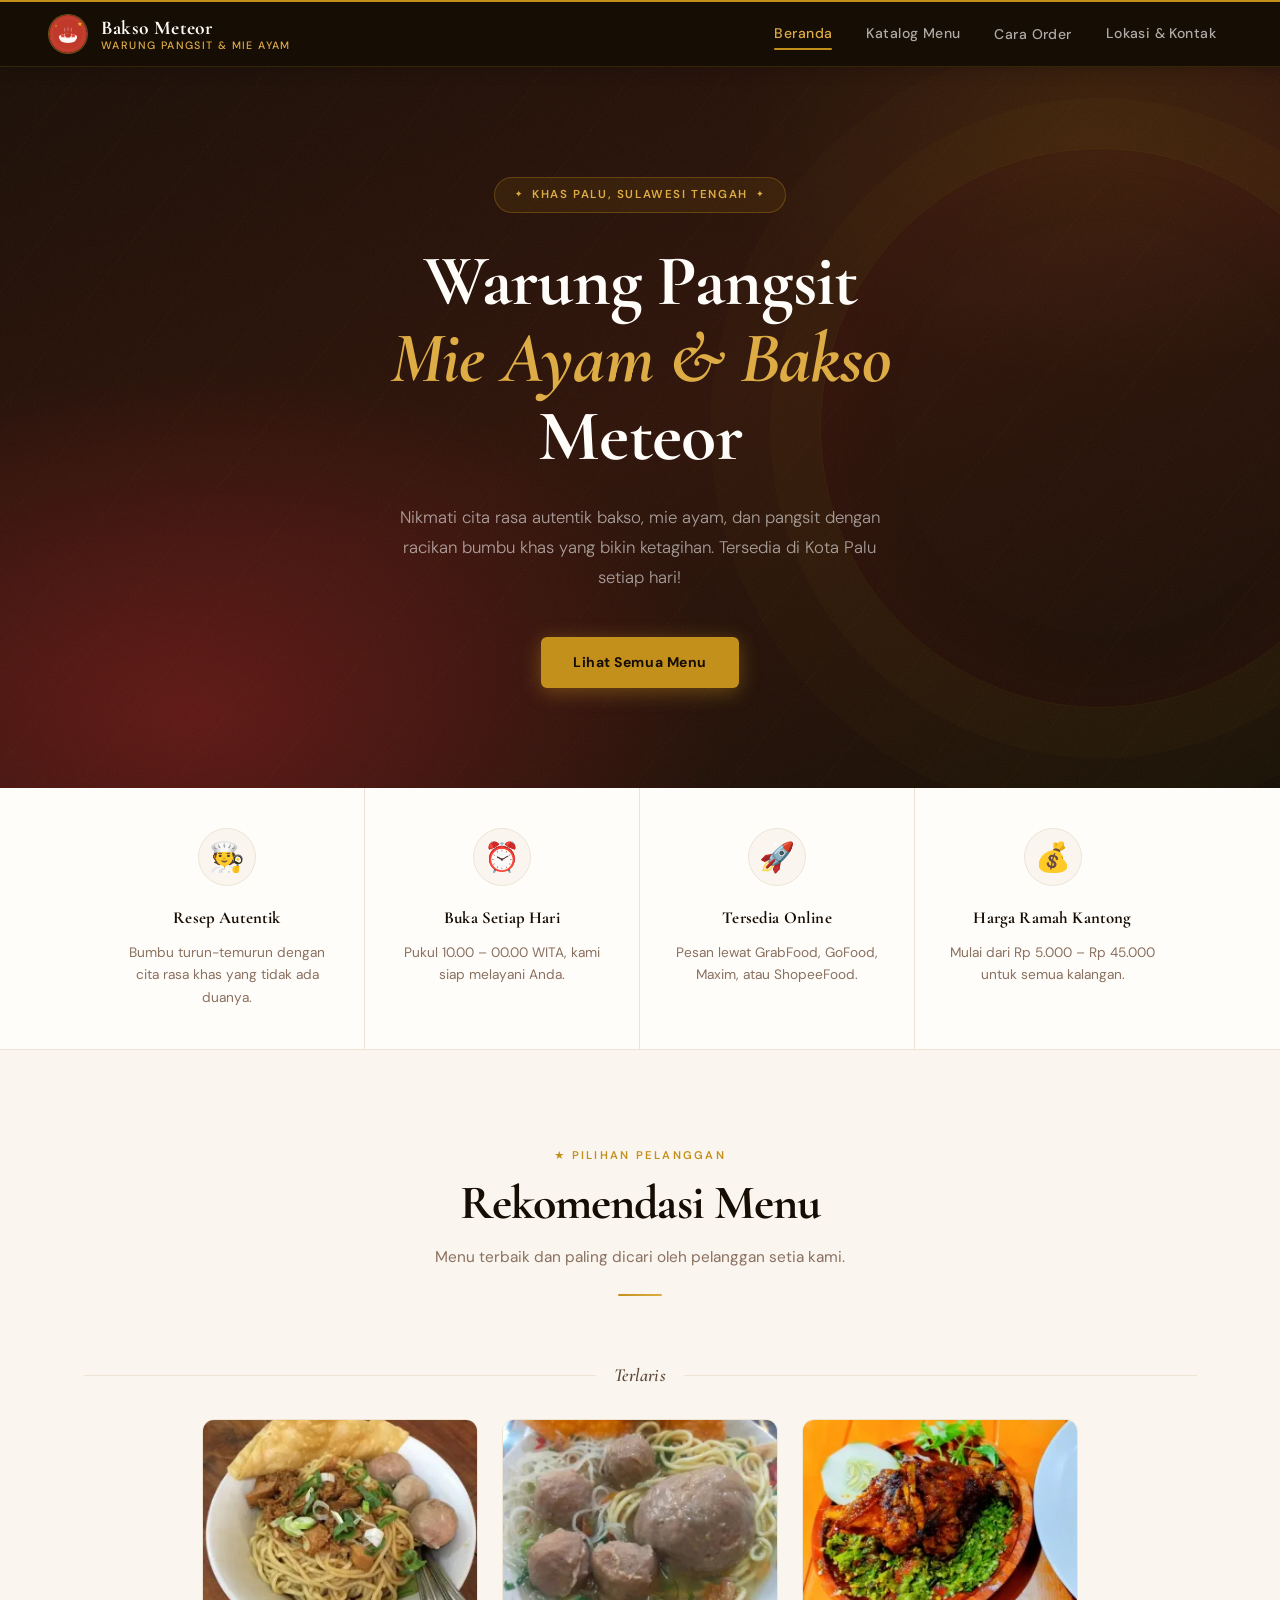
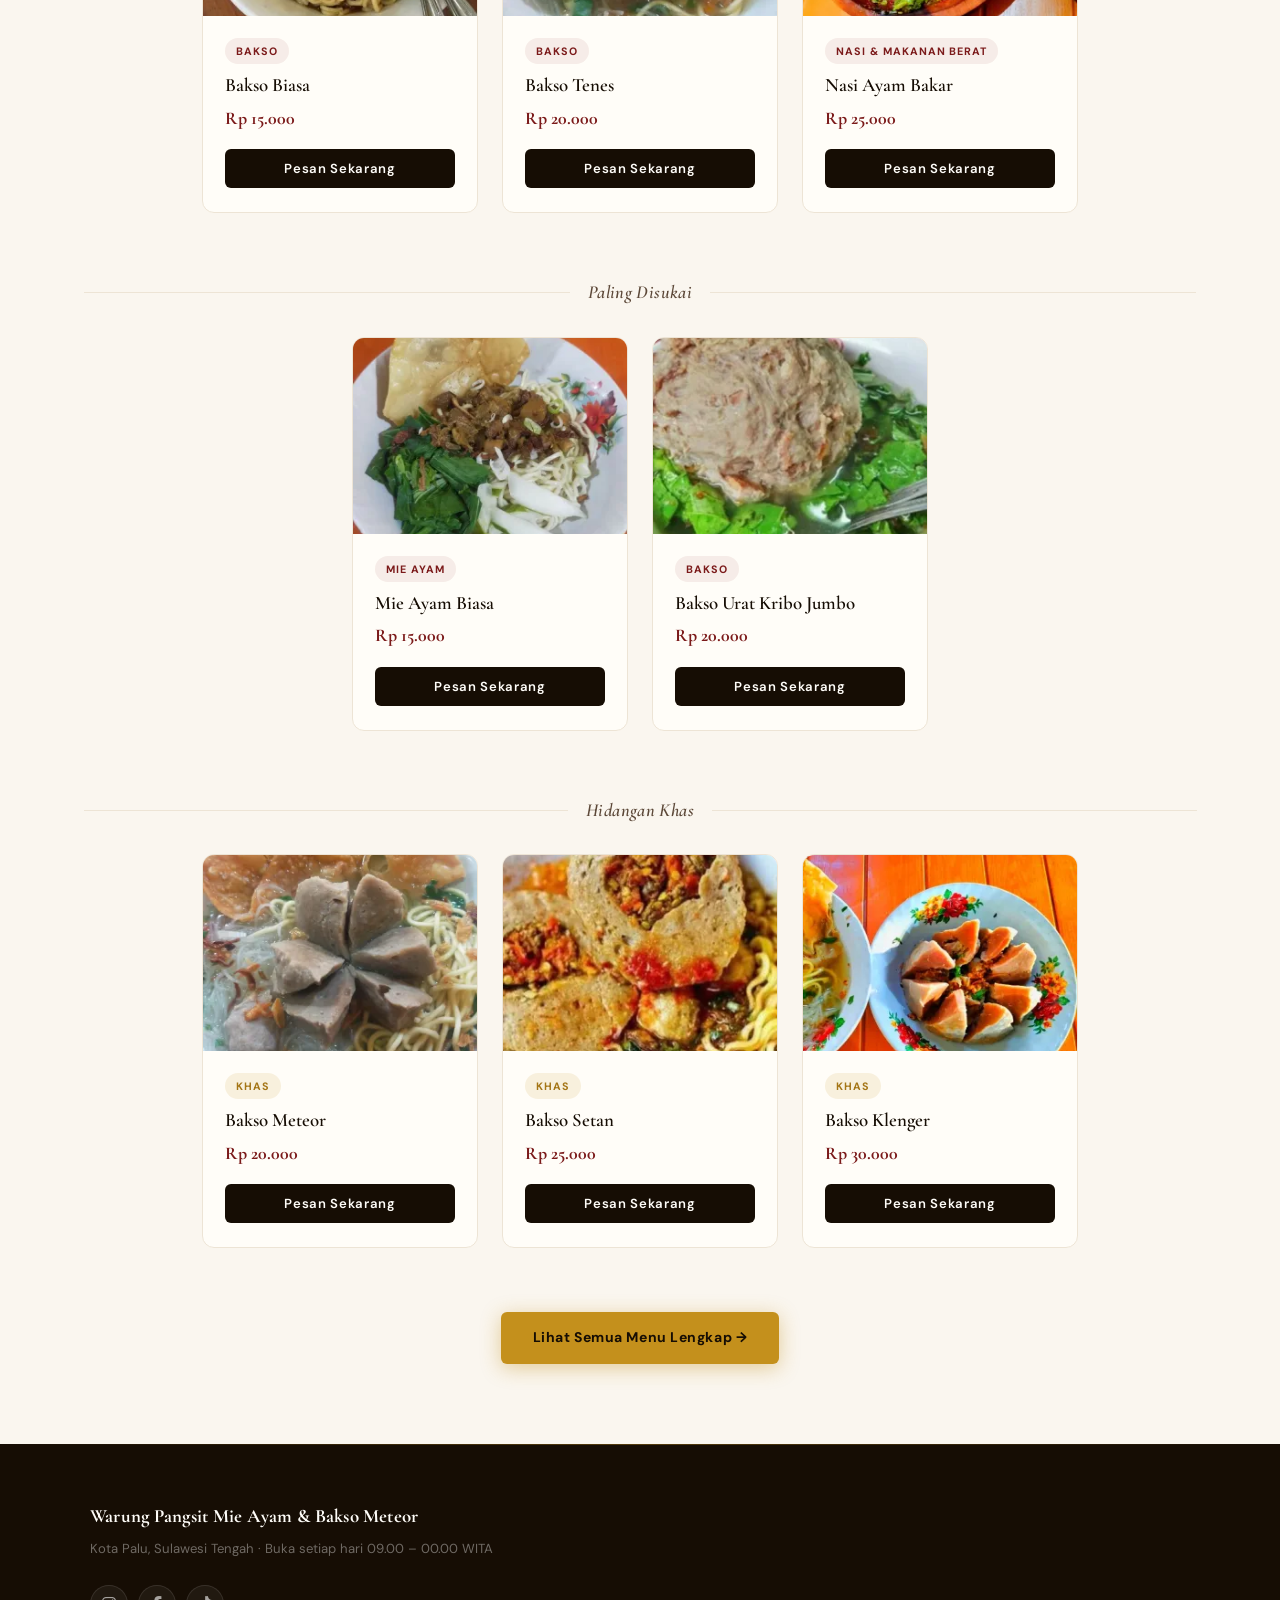
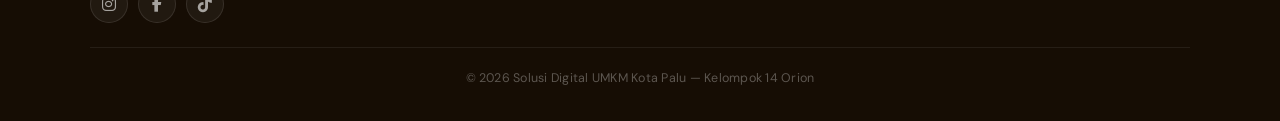
==== commit b466b240: "update minor" ====
--- a/index.html
+++ b/index.html
@@ -72,7 +72,7 @@
                 <div class="keunggulan-item">
                     <span class="k-icon">⏰</span>
                     <h3>Buka Setiap Hari</h3>
-                    <p>Pukul 09.00 – 00.00 WITA, kami siap melayani Anda.</p>
+                    <p>Pukul 10.00 – 00.00 WITA, kami siap melayani Anda.</p>
                 </div>
                 <div class="keunggulan-item">
                     <span class="k-icon">🚀</span>
@@ -244,17 +244,21 @@
                     </div>
                     <p class="order-box-desc">Pesan antar langsung ke lokasi Anda:</p>
                     <div class="online-buttons">
-                        <a href="https://grab.com" target="_blank" rel="noopener" class="btn-app btn-grab">
+                        <a href="https://r.grab.com/g/6-20260611_234038_0cee2a1cb85c457da3068c3eb613a04e_MEXMPS-6-C3N1UGNEVXDGTX" target="_blank" rel="noopener" class="btn-app btn-grab">
                             <img src="assets/icons/grabfood.jpg" alt="Grab" onerror="this.style.display='none'">
                             <span>GrabFood</span>
                         </a>
-                        <a href="https://maxim.com" target="_blank" rel="noopener" class="btn-app btn-maxim">
+                        <a href="https://id.taximaxim.com" target="_blank" rel="noopener" class="btn-app btn-maxim">
                             <img src="assets/icons/maxim.png" alt="Maxim" onerror="this.style.display='none'">
-                            <span>Maxim</span>
+                            <span>M<span style="color: #E20613;">a</span>xim</span>
                         </a>
-                        <a href="https://shopee.co.id" target="_blank" rel="noopener" class="btn-app btn-shopee">
+                        <a href="https://app.shopeepay.co.id/universal-link/now-food/shop/21382641?deep_and_deferred=1&shareChannel=copy_link" target="_blank" rel="noopener" class="btn-app btn-shopee">
                             <img src="assets/icons/shopee.png" alt="ShopeeFood" onerror="this.style.display='none'">
                             <span>ShopeeFood</span>
+                        </a>
+                        <a href="https://gofood.link/a/FyJV9RE" target="_blank" rel="noopener" class="btn-app btn-gofood">
+                            <img src="assets/icons/gofood.png" alt="GoFood" onerror="this.style.display='none'">
+                            <span>GoFood</span>
                         </a>
                     </div>
                 </div>
@@ -281,7 +285,7 @@
                     </div>
                     <p class="order-box-desc">Melayani pesanan catering untuk acara, rapat, atau hampers khusus.</p>
                     <a href="https://wa.me/6285756524521" class="btn-wa" target="_blank" rel="noopener">
-                        💬 Chat WA Owner
+                        <i class="fab fa-whatsapp" style="font-size: 1.2rem;"></i> Chat WhatsApp
                     </a>
                 </div>
 
--- a/css/style.css
+++ b/css/style.css
@@ -995,11 +995,18 @@
 }
 
 .btn-maxim {
-    background: #2A2A4A;
+    background:#FFDE21;
+    color: #160D04;
 }
 
 .btn-shopee {
-    background: #EE4D2D;
+    background: #ffffff;
+    color: #EE4D2D;
+}
+
+.btn-gofood {
+    background: #ffffff; 
+    color: var(--ink);
 }
 
 .offline-steps {
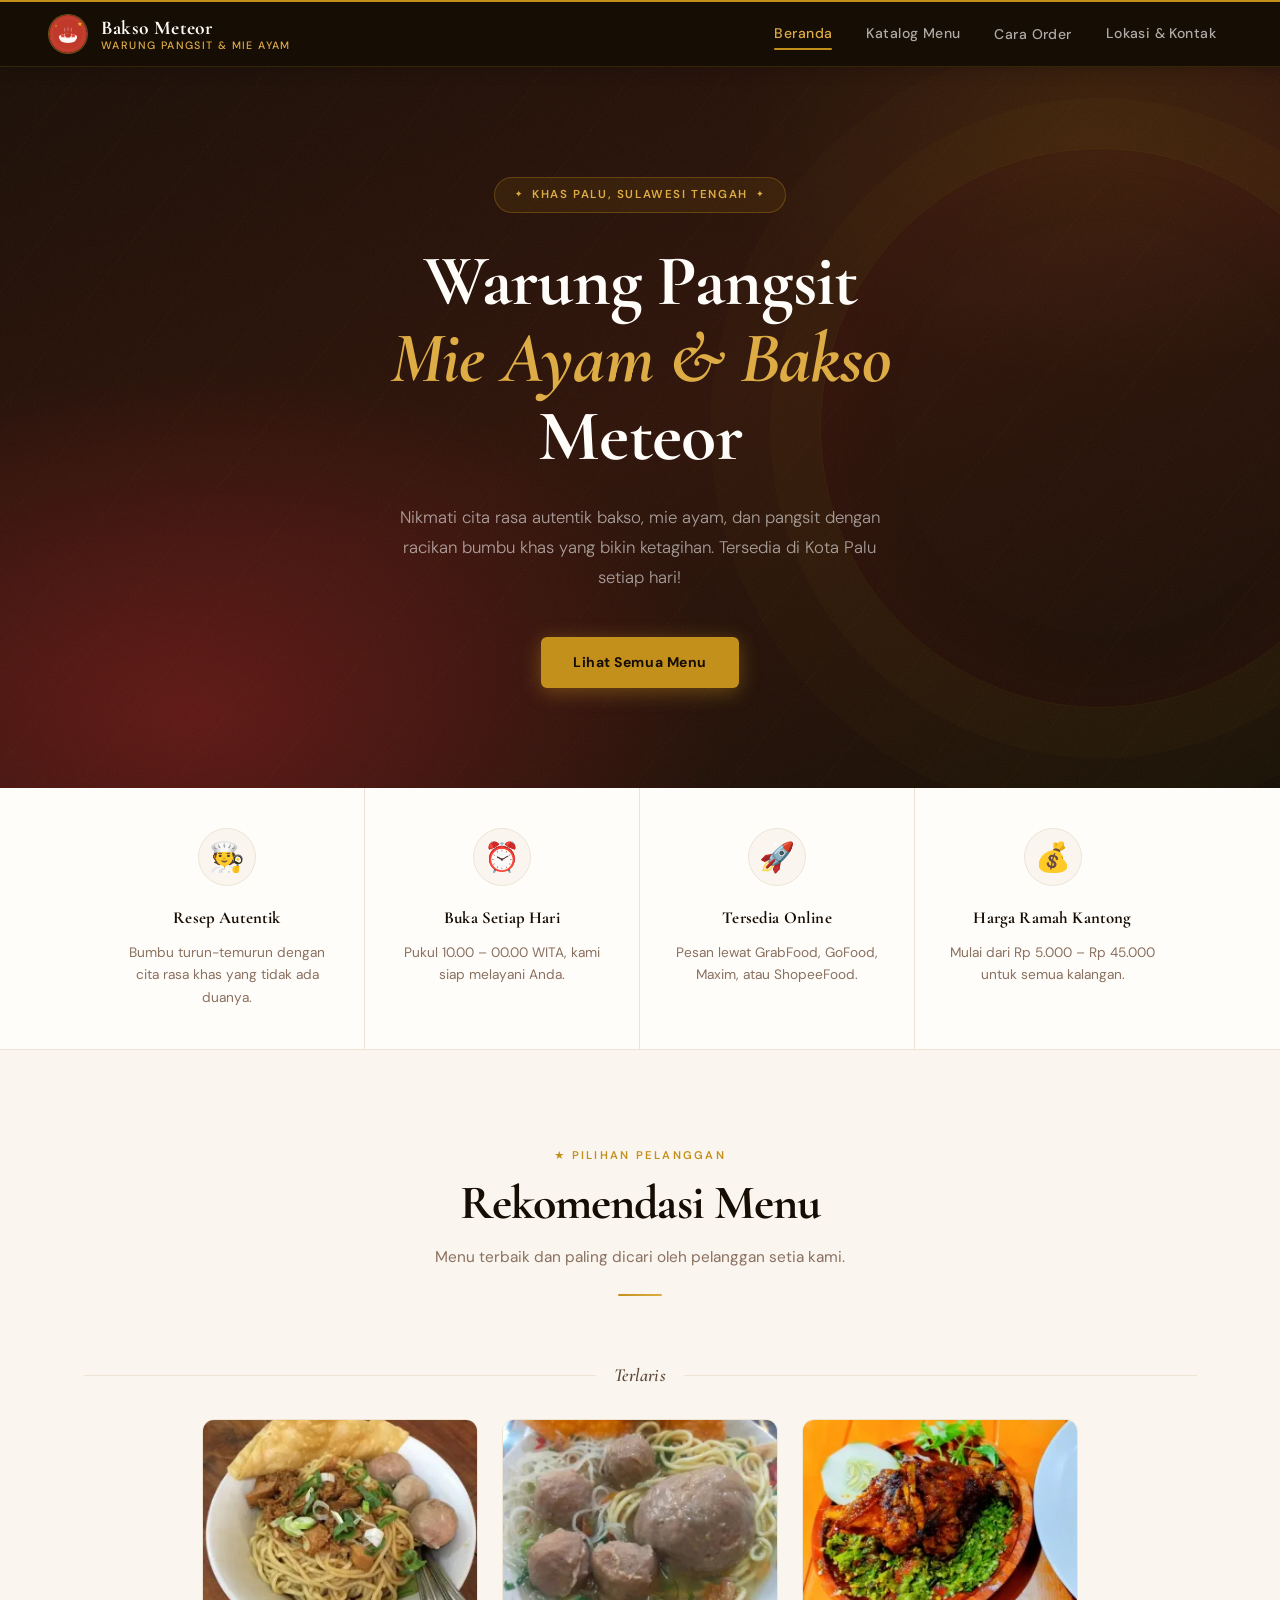
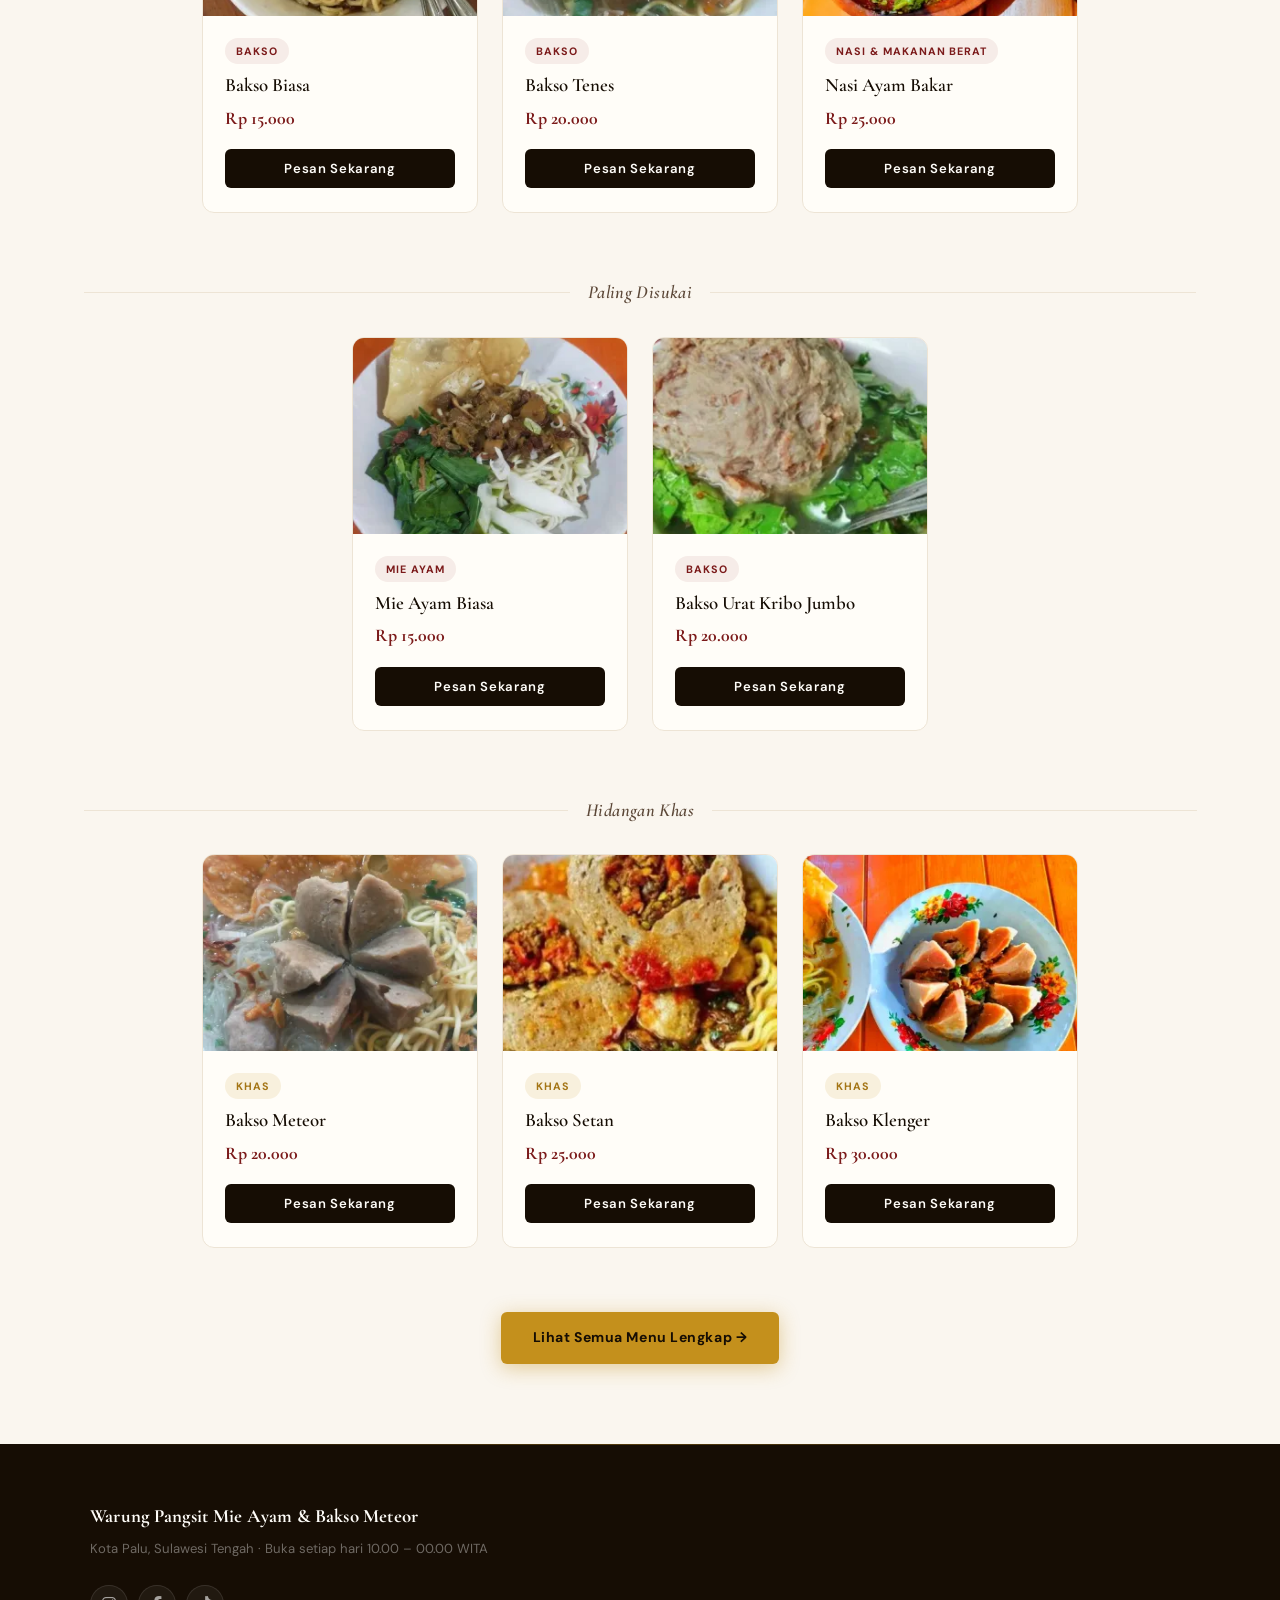
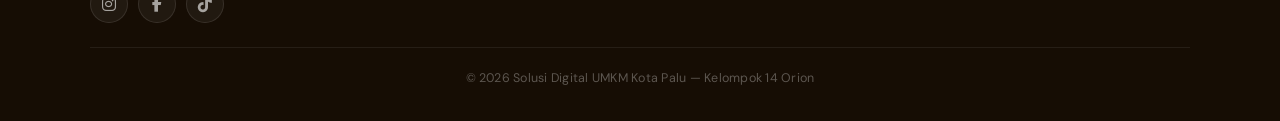
==== commit 37a3978e: "ketinggalan sebiji njir" ====
--- a/index.html
+++ b/index.html
@@ -298,7 +298,7 @@
         <div class="footer-inner">
             <div class="footer-brand">
                 <h3 class="footer-name">Warung Pangsit Mie Ayam & Bakso Meteor</h3>
-                <p>Kota Palu, Sulawesi Tengah · Buka setiap hari 09.00 – 00.00 WITA</p>
+                <p>Kota Palu, Sulawesi Tengah · Buka setiap hari 10.00 – 00.00 WITA</p>
             </div>
             <div class="footer-social">
                 <a href="https://www.instagram.com/baksometeorpalu" target="_blank" rel="noopener" class="social-icon">
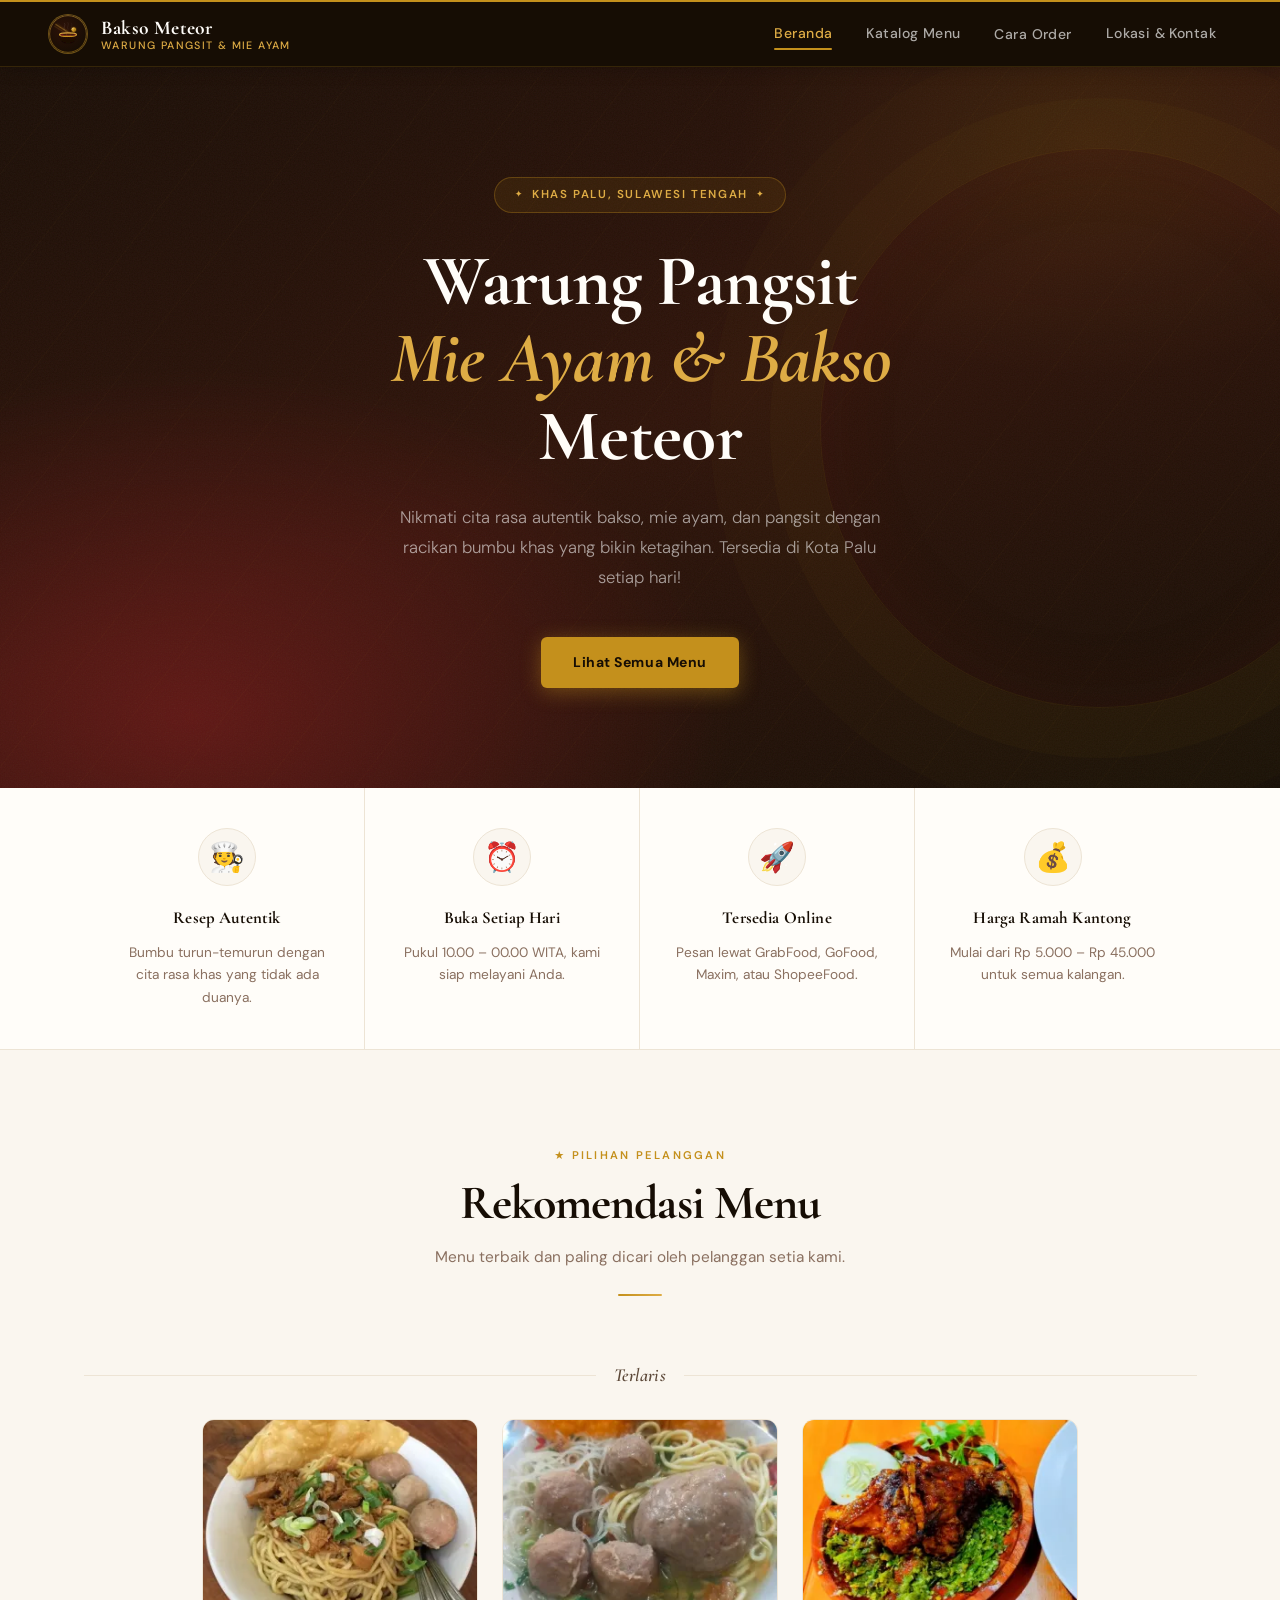
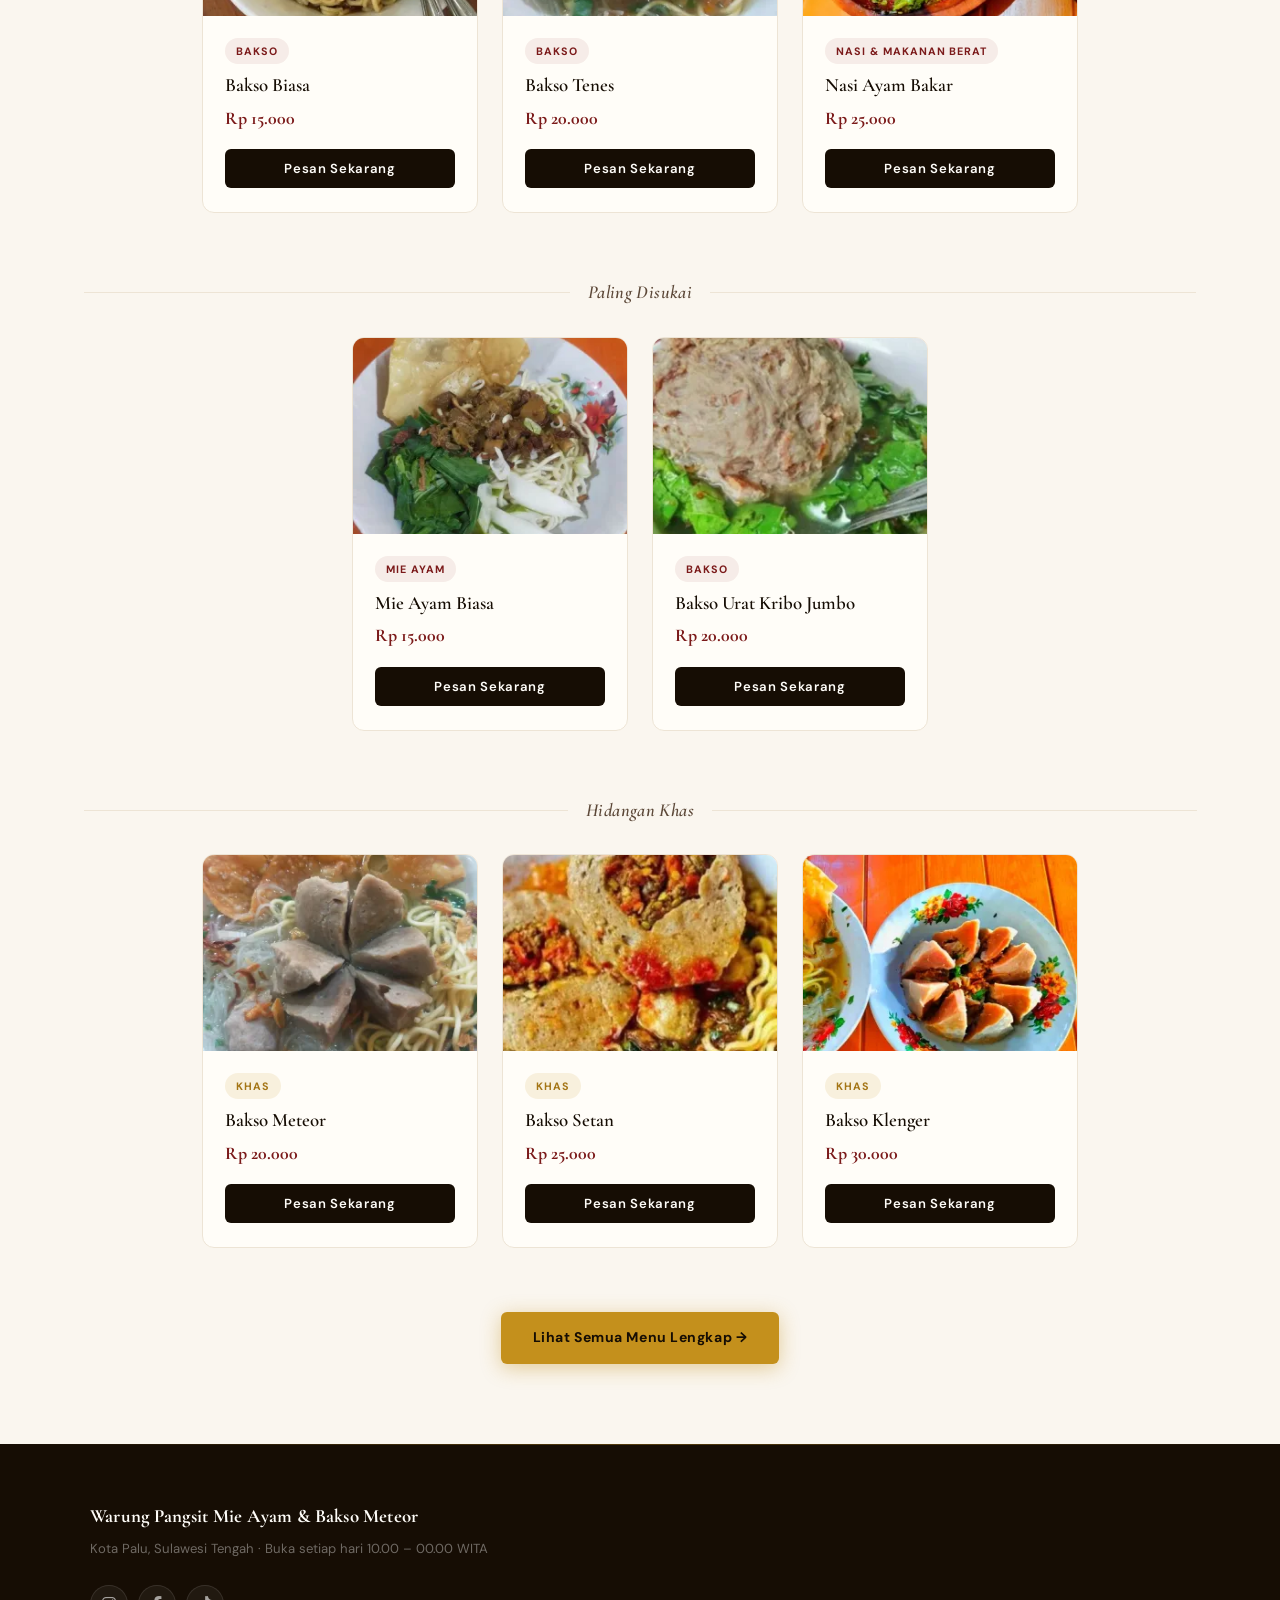
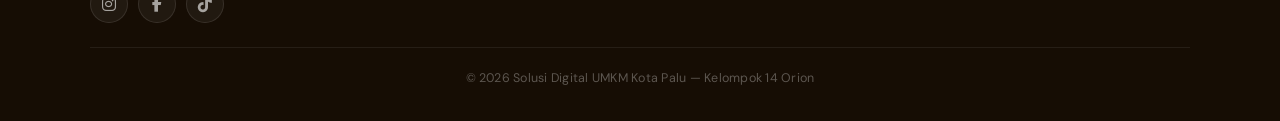
==== commit 2f99781c: "ywdahsih" ====
--- a/index.html
+++ b/index.html
@@ -1,324 +1,325 @@
-<!DOCTYPE html>
-<html lang="id">
-
-<head>
-    <meta charset="UTF-8">
-    <meta name="viewport" content="width=device-width, initial-scale=1.0">
-    <title>Beranda - Warung Pangsit Mie Ayam & Bakso Meteor</title>
-    <link rel="icon" href="assets/icons/favicon.svg" type="image/svg+xml">
-    <link rel="shortcut icon" href="assets/icons/favicon.svg">
-    <link rel="preconnect" href="https://fonts.googleapis.com">
-    <link rel="preconnect" href="https://fonts.gstatic.com" crossorigin>
-    <link
-        href="https://fonts.googleapis.com/css2?family=Cormorant+Garamond:ital,wght@0,500;0,600;0,700;1,500;1,600&family=DM+Sans:opsz,wght@9..40,300;9..40,400;9..40,500;9..40,600;9..40,700&display=swap"
-        rel="stylesheet">
-    <link rel="stylesheet" href="https://cdnjs.cloudflare.com/ajax/libs/font-awesome/6.5.1/css/all.min.css">
-    <link rel="stylesheet" href="css/style.css">
-</head>
-
-<body>
-
-    <!-- HEADER / NAVBAR -->
-    <header id="mainHeader">
-        <div class="header-inner">
-            <a href="index.html" class="logo-link">
-                <div class="logo-container">
-                    <img src="assets/icons/logo.svg" alt="Logo Bakso Meteor" class="logo-img">
-                    <div class="logo-text">
-                        <span class="logo-name">Bakso Meteor</span>
-                        <span class="logo-sub">Warung Pangsit & Mie Ayam</span>
-                    </div>
-                </div>
-            </a>
-
-            <!-- Hamburger untuk mobile -->
-            <button class="hamburger" id="hamburgerBtn" aria-label="Toggle menu">
-                <span></span><span></span><span></span>
-            </button>
-
-            <nav class="nav-links" id="mainNav">
-                <a href="index.html" class="nav-item active">Beranda</a>
-                <a href="katalog.html" class="nav-item">Katalog Menu</a>
-                <button onclick="openModal()" class="nav-item btn-nav">Cara Order</button>
-                <a href="kontak.html" class="nav-item">Lokasi & Kontak</a>
-            </nav>
-        </div>
-    </header>
-
-    <main>
-
-        <!-- HERO SECTION -->
-        <section class="hero">
-            <div class="hero-overlay"></div>
-            <div class="hero-content fade-up">
-                <span class="hero-badge">Khas Palu, Sulawesi Tengah</span>
-                <h1 class="hero-title">Warung Pangsit<br><em>Mie Ayam & Bakso</em><br>Meteor</h1>
-                <p class="hero-desc">Nikmati cita rasa autentik bakso, mie ayam, dan pangsit dengan racikan bumbu khas
-                    yang bikin ketagihan. Tersedia di Kota Palu setiap hari!</p>
-                <div class="hero-actions">
-                    <a href="katalog.html" class="btn-primary">Lihat Semua Menu</a>
-                </div>
-            </div>
-        </section>
-
-        <!-- KENAPA PILIH KAMI -->
-        <section class="keunggulan fade-up">
-            <div class="keunggulan-grid">
-                <div class="keunggulan-item">
-                    <span class="k-icon">🧑‍🍳</span>
-                    <h3>Resep Autentik</h3>
-                    <p>Bumbu turun-temurun dengan cita rasa khas yang tidak ada duanya.</p>
-                </div>
-                <div class="keunggulan-item">
-                    <span class="k-icon">⏰</span>
-                    <h3>Buka Setiap Hari</h3>
-                    <p>Pukul 10.00 – 00.00 WITA, kami siap melayani Anda.</p>
-                </div>
-                <div class="keunggulan-item">
-                    <span class="k-icon">🚀</span>
-                    <h3>Tersedia Online</h3>
-                    <p>Pesan lewat GrabFood, GoFood, Maxim, atau ShopeeFood.</p>
-                </div>
-                <div class="keunggulan-item">
-                    <span class="k-icon">💰</span>
-                    <h3>Harga Ramah Kantong</h3>
-                    <p>Mulai dari Rp 5.000 – Rp 45.000 untuk semua kalangan.</p>
-                </div>
-            </div>
-        </section>
-
-        <!-- MENU REKOMENDASI -->
-        <section class="best-seller">
-            <div class="section-header fade-up">
-                <div class="section-label">★ Pilihan Pelanggan</div>
-                <h2 class="section-title">Rekomendasi Menu</h2>
-                <p class="section-desc">Menu terbaik dan paling dicari oleh pelanggan setia kami.</p>
-            </div>
-
-            <div class="kategori-group fade-up">
-                <div class="kategori-label">
-                    <span class="kat-line"></span>
-                    <span class="kat-text">Terlaris</span>
-                    <span class="kat-line"></span>
-                </div>
-                <div class="grid-container">
-                    <div class="card">
-                        <div class="card-img placeholder-img">
-                            <img src="assets/img/bakso-biasa.webp" alt="Bakso Biasa"
-                                onerror="this.parentElement.classList.add('no-img')">
-                        </div>
-                        <div class="card-body">
-                            <span class="card-badge">Bakso</span>
-                            <h3 class="card-name">Bakso Biasa</h3>
-                            <p class="harga">Rp 15.000</p>
-                            <button class="btn-secondary" onclick="openModal()">Pesan Sekarang</button>
-                        </div>
-                    </div>
-                    <div class="card">
-                        <div class="card-img placeholder-img">
-                            <img src="assets/img/bakso-tenes.webp" alt="Bakso Tenes"
-                                onerror="this.parentElement.classList.add('no-img')">
-                        </div>
-                        <div class="card-body">
-                            <span class="card-badge">Bakso</span>
-                            <h3 class="card-name">Bakso Tenes</h3>
-                            <p class="harga">Rp 20.000</p>
-                            <button class="btn-secondary" onclick="openModal()">Pesan Sekarang</button>
-                        </div>
-                    </div>
-                    <div class="card">
-                        <div class="card-img placeholder-img">
-                            <img src="assets/img/nasi-ayam-bakar.webp" alt="Nasi Ayam Bakar"
-                                onerror="this.parentElement.classList.add('no-img')">
-                        </div>
-                        <div class="card-body">
-                            <span class="card-badge">Nasi & Makanan Berat</span>
-                            <h3 class="card-name">Nasi Ayam Bakar</h3>
-                            <p class="harga">Rp 25.000</p>
-                            <button class="btn-secondary" onclick="openModal()">Pesan Sekarang</button>
-                        </div>
-                    </div>
-                </div>
-            </div>
-
-            <div class="kategori-group fade-up">
-                <div class="kategori-label">
-                    <span class="kat-line"></span>
-                    <span class="kat-text">Paling Disukai</span>
-                    <span class="kat-line"></span>
-                </div>
-                <div class="grid-container">
-                    <div class="card">
-                        <div class="card-img placeholder-img">
-                            <img src="assets/img/mie-ayam-biasa.webp" alt="Mie Ayam Biasa"
-                                onerror="this.parentElement.classList.add('no-img')">
-                        </div>
-                        <div class="card-body">
-                            <span class="card-badge">Mie Ayam</span>
-                            <h3 class="card-name">Mie Ayam Biasa</h3>
-                            <p class="harga">Rp 15.000</p>
-                            <button class="btn-secondary" onclick="openModal()">Pesan Sekarang</button>
-                        </div>
-                    </div>
-                    <div class="card">
-                        <div class="card-img placeholder-img">
-                            <img src="assets/img/bakso-urat-kribo.webp" alt="Bakso Urat Kribo Jumbo"
-                                onerror="this.parentElement.classList.add('no-img')">
-                        </div>
-                        <div class="card-body">
-                            <span class="card-badge">Bakso</span>
-                            <h3 class="card-name">Bakso Urat Kribo Jumbo</h3>
-                            <p class="harga">Rp 20.000</p>
-                            <button class="btn-secondary" onclick="openModal()">Pesan Sekarang</button>
-                        </div>
-                    </div>
-                </div>
-            </div>
-
-            <div class="kategori-group fade-up">
-                <div class="kategori-label">
-                    <span class="kat-line"></span>
-                    <span class="kat-text">Hidangan Khas</span>
-                    <span class="kat-line"></span>
-                </div>
-                <div class="grid-container">
-                    <div class="card">
-                        <div class="card-img placeholder-img">
-                            <img src="assets/img/bakso-meteor.webp" alt="Bakso Meteor"
-                                onerror="this.parentElement.classList.add('no-img')">
-                        </div>
-                        <div class="card-body">
-                            <span class="card-badge card-badge--special">Khas</span>
-                            <h3 class="card-name">Bakso Meteor</h3>
-                            <p class="harga">Rp 20.000</p>
-                            <button class="btn-secondary" onclick="openModal()">Pesan Sekarang</button>
-                        </div>
-                    </div>
-                    <div class="card">
-                        <div class="card-img placeholder-img">
-                            <img src="assets/img/bakso-setan.webp" alt="Bakso Setan"
-                                onerror="this.parentElement.classList.add('no-img')">
-                        </div>
-                        <div class="card-body">
-                            <span class="card-badge card-badge--special">Khas</span>
-                            <h3 class="card-name">Bakso Setan</h3>
-                            <p class="harga">Rp 25.000</p>
-                            <button class="btn-secondary" onclick="openModal()">Pesan Sekarang</button>
-                        </div>
-                    </div>
-                    <div class="card">
-                        <div class="card-img placeholder-img">
-                            <img src="assets/img/bakso-klenger.webp" alt="Bakso Klenger"
-                                onerror="this.parentElement.classList.add('no-img')">
-                        </div>
-                        <div class="card-body">
-                            <span class="card-badge card-badge--special">Khas</span>
-                            <h3 class="card-name">Bakso Klenger</h3>
-                            <p class="harga">Rp 30.000</p>
-                            <button class="btn-secondary" onclick="openModal()">Pesan Sekarang</button>
-                        </div>
-                    </div>
-                </div>
-            </div>
-
-            <div class="cta-center fade-up">
-                <a href="katalog.html" class="btn-primary">Lihat Semua Menu Lengkap →</a>
-            </div>
-        </section>
-
-    </main>
-
-    <!-- MODAL CARA ORDER -->
-    <div id="orderModal" class="modal" role="dialog" aria-modal="true" aria-labelledby="modalTitle">
-        <div class="modal-content fade-up">
-            <button class="close-btn" onclick="closeModal()" aria-label="Tutup">×</button>
-            <h2 id="modalTitle" class="modal-title">Cara Pemesanan</h2>
-            <p class="modal-subtitle">Pilih metode yang paling mudah untuk Anda</p>
-
-            <div class="order-options">
-
-                <!-- PESAN ONLINE -->
-                <div class="order-box">
-                    <div class="order-box-header">
-                        <h3>Pesan Online</h3>
-                    </div>
-                    <p class="order-box-desc">Pesan antar langsung ke lokasi Anda:</p>
-                    <div class="online-buttons">
-                        <a href="https://r.grab.com/g/6-20260611_234038_0cee2a1cb85c457da3068c3eb613a04e_MEXMPS-6-C3N1UGNEVXDGTX" target="_blank" rel="noopener" class="btn-app btn-grab">
-                            <img src="assets/icons/grabfood.jpg" alt="Grab" onerror="this.style.display='none'">
-                            <span>GrabFood</span>
-                        </a>
-                        <a href="https://id.taximaxim.com" target="_blank" rel="noopener" class="btn-app btn-maxim">
-                            <img src="assets/icons/maxim.png" alt="Maxim" onerror="this.style.display='none'">
-                            <span>M<span style="color: #E20613;">a</span>xim</span>
-                        </a>
-                        <a href="https://app.shopeepay.co.id/universal-link/now-food/shop/21382641?deep_and_deferred=1&shareChannel=copy_link" target="_blank" rel="noopener" class="btn-app btn-shopee">
-                            <img src="assets/icons/shopee.png" alt="ShopeeFood" onerror="this.style.display='none'">
-                            <span>ShopeeFood</span>
-                        </a>
-                        <a href="https://gofood.link/a/FyJV9RE" target="_blank" rel="noopener" class="btn-app btn-gofood">
-                            <img src="assets/icons/gofood.png" alt="GoFood" onerror="this.style.display='none'">
-                            <span>GoFood</span>
-                        </a>
-                    </div>
-                </div>
-
-                <!-- MAKAN DI TEMPAT -->
-                <div class="order-box">
-                    <div class="order-box-header">
-                        <h3>Makan di Tempat</h3>
-                    </div>
-                    <ol class="offline-steps">
-                        <li>Ambil kertas catatan & daftar menu di area pemesanan.</li>
-                        <li>Cari tempat duduk dan catat nomor meja Anda.</li>
-                        <li>Tulis pesanan, nama, dan nomor meja di kertas.</li>
-                        <li>Serahkan kertas ke petugas kami.</li>
-                        <li>Tunggu pesanan diantarkan — selamat menikmati!</li>
-                        <li>Bayar di kasir setelah selesai makan.</li>
-                    </ol>
-                </div>
-
-                <!-- KATERING & HAMPERS -->
-                <div class="order-box order-box--special">
-                    <div class="order-box-header">
-                        <h3>Katering & Hampers</h3>
-                    </div>
-                    <p class="order-box-desc">Melayani pesanan catering untuk acara, rapat, atau hampers khusus.</p>
-                    <a href="https://wa.me/6285756524521" class="btn-wa" target="_blank" rel="noopener">
-                        <i class="fab fa-whatsapp" style="font-size: 1.2rem;"></i> Chat WhatsApp
-                    </a>
-                </div>
-
-            </div>
-        </div>
-    </div>
-
-    <!-- FOOTER -->
-    <footer>
-        <div class="footer-inner">
-            <div class="footer-brand">
-                <h3 class="footer-name">Warung Pangsit Mie Ayam & Bakso Meteor</h3>
-                <p>Kota Palu, Sulawesi Tengah · Buka setiap hari 10.00 – 00.00 WITA</p>
-            </div>
-            <div class="footer-social">
-                <a href="https://www.instagram.com/baksometeorpalu" target="_blank" rel="noopener" class="social-icon">
-                    <i class="fab fa-instagram"></i>
-                </a>
-                <a href="https://www.facebook.com/share/1EE4yR8Xmk/" target="_blank" rel="noopener" class="social-icon">
-                    <i class="fab fa-facebook-f"></i>
-                </a>
-                <a href="https://www.tiktok.com/@bakso.meteor.palu?_r=1&_t=ZS-972W1zt5OaL" target="_blank"
-                    rel="noopener" class="social-icon">
-                    <i class="fab fa-tiktok"></i>
-                </a>
-            </div>
-            <div class="footer-copy">
-                <p>© 2026 Solusi Digital UMKM Kota Palu — Kelompok 14 Orion</p>
-            </div>
-        </div>
-    </footer>
-
-    <script src="js/app.js"></script>
-</body>
-
+<!DOCTYPE html>
+<html lang="id">
+
+<head>
+    <meta charset="UTF-8">
+    <meta name="viewport" content="width=device-width, initial-scale=1.0">
+    <title>Beranda - Warung Pangsit Mie Ayam & Bakso Meteor</title>
+    <link rel="icon" href="assets/icons/favicon.svg" type="image/svg+xml">
+    <link rel="shortcut icon" href="assets/icons/favicon.svg">
+    <link rel="preconnect" href="https://fonts.googleapis.com">
+    <link rel="preconnect" href="https://fonts.gstatic.com" crossorigin>
+    <link rel="preload" as="style" href="https://fonts.googleapis.com/css2?family=Cormorant+Garamond:ital,wght@0,500;0,600;0,700;1,500;1,600&family=DM+Sans:opsz,wght@9..40,300;9..40,400;9..40,500;9..40,600;9..40,700&display=swap">
+    <link
+        href="https://fonts.googleapis.com/css2?family=Cormorant+Garamond:ital,wght@0,500;0,600;0,700;1,500;1,600&family=DM+Sans:opsz,wght@9..40,300;9..40,400;9..40,500;9..40,600;9..40,700&display=block"
+        rel="stylesheet">
+    <link rel="stylesheet" href="https://cdnjs.cloudflare.com/ajax/libs/font-awesome/6.5.1/css/all.min.css">
+    <link rel="stylesheet" href="css/style.css">
+</head>
+
+<body>
+
+    <!-- HEADER / NAVBAR -->
+    <header id="mainHeader">
+        <div class="header-inner">
+            <a href="index.html" class="logo-link">
+                <div class="logo-container">
+                    <img src="assets/icons/logo.svg" alt="Logo Bakso Meteor" class="logo-img">
+                    <div class="logo-text">
+                        <span class="logo-name">Bakso Meteor</span>
+                        <span class="logo-sub">Warung Pangsit & Mie Ayam</span>
+                    </div>
+                </div>
+            </a>
+
+            <!-- Hamburger untuk mobile -->
+            <button class="hamburger" id="hamburgerBtn" aria-label="Toggle menu">
+                <span></span><span></span><span></span>
+            </button>
+
+            <nav class="nav-links" id="mainNav">
+                <a href="index.html" class="nav-item active">Beranda</a>
+                <a href="katalog.html" class="nav-item">Katalog Menu</a>
+                <button onclick="openModal()" class="nav-item btn-nav">Cara Order</button>
+                <a href="kontak.html" class="nav-item">Lokasi & Kontak</a>
+            </nav>
+        </div>
+    </header>
+
+    <main>
+
+        <!-- HERO SECTION -->
+        <section class="hero">
+            <div class="hero-overlay"></div>
+            <div class="hero-content fade-up">
+                <span class="hero-badge">Khas Palu, Sulawesi Tengah</span>
+                <h1 class="hero-title">Warung Pangsit<br><em>Mie Ayam & Bakso</em><br>Meteor</h1>
+                <p class="hero-desc">Nikmati cita rasa autentik bakso, mie ayam, dan pangsit dengan racikan bumbu khas
+                    yang bikin ketagihan. Tersedia di Kota Palu setiap hari!</p>
+                <div class="hero-actions">
+                    <a href="katalog.html" class="btn-primary">Lihat Semua Menu</a>
+                </div>
+            </div>
+        </section>
+
+        <!-- KENAPA PILIH KAMI -->
+        <section class="keunggulan fade-up">
+            <div class="keunggulan-grid">
+                <div class="keunggulan-item">
+                    <span class="k-icon">🧑‍🍳</span>
+                    <h3>Resep Autentik</h3>
+                    <p>Bumbu turun-temurun dengan cita rasa khas yang tidak ada duanya.</p>
+                </div>
+                <div class="keunggulan-item">
+                    <span class="k-icon">⏰</span>
+                    <h3>Buka Setiap Hari</h3>
+                    <p>Pukul 10.00 – 00.00 WITA, kami siap melayani Anda.</p>
+                </div>
+                <div class="keunggulan-item">
+                    <span class="k-icon">🚀</span>
+                    <h3>Tersedia Online</h3>
+                    <p>Pesan lewat GrabFood, GoFood, Maxim, atau ShopeeFood.</p>
+                </div>
+                <div class="keunggulan-item">
+                    <span class="k-icon">💰</span>
+                    <h3>Harga Ramah Kantong</h3>
+                    <p>Mulai dari Rp 5.000 – Rp 45.000 untuk semua kalangan.</p>
+                </div>
+            </div>
+        </section>
+
+        <!-- MENU REKOMENDASI -->
+        <section class="best-seller">
+            <div class="section-header fade-up">
+                <div class="section-label">★ Pilihan Pelanggan</div>
+                <h2 class="section-title">Rekomendasi Menu</h2>
+                <p class="section-desc">Menu terbaik dan paling dicari oleh pelanggan setia kami.</p>
+            </div>
+
+            <div class="kategori-group fade-up">
+                <div class="kategori-label">
+                    <span class="kat-line"></span>
+                    <span class="kat-text">Terlaris</span>
+                    <span class="kat-line"></span>
+                </div>
+                <div class="grid-container">
+                    <div class="card">
+                        <div class="card-img placeholder-img">
+                            <img src="assets/img/bakso-biasa.webp" alt="Bakso Biasa"
+                                onerror="this.parentElement.classList.add('no-img')">
+                        </div>
+                        <div class="card-body">
+                            <span class="card-badge">Bakso</span>
+                            <h3 class="card-name">Bakso Biasa</h3>
+                            <p class="harga">Rp 15.000</p>
+                            <button class="btn-secondary" onclick="openModal()">Pesan Sekarang</button>
+                        </div>
+                    </div>
+                    <div class="card">
+                        <div class="card-img placeholder-img">
+                            <img src="assets/img/bakso-tenes.webp" alt="Bakso Tenes"
+                                onerror="this.parentElement.classList.add('no-img')">
+                        </div>
+                        <div class="card-body">
+                            <span class="card-badge">Bakso</span>
+                            <h3 class="card-name">Bakso Tenes</h3>
+                            <p class="harga">Rp 20.000</p>
+                            <button class="btn-secondary" onclick="openModal()">Pesan Sekarang</button>
+                        </div>
+                    </div>
+                    <div class="card">
+                        <div class="card-img placeholder-img">
+                            <img src="assets/img/nasi-ayam-bakar.webp" alt="Nasi Ayam Bakar"
+                                onerror="this.parentElement.classList.add('no-img')">
+                        </div>
+                        <div class="card-body">
+                            <span class="card-badge">Nasi & Makanan Berat</span>
+                            <h3 class="card-name">Nasi Ayam Bakar</h3>
+                            <p class="harga">Rp 25.000</p>
+                            <button class="btn-secondary" onclick="openModal()">Pesan Sekarang</button>
+                        </div>
+                    </div>
+                </div>
+            </div>
+
+            <div class="kategori-group fade-up">
+                <div class="kategori-label">
+                    <span class="kat-line"></span>
+                    <span class="kat-text">Paling Disukai</span>
+                    <span class="kat-line"></span>
+                </div>
+                <div class="grid-container">
+                    <div class="card">
+                        <div class="card-img placeholder-img">
+                            <img src="assets/img/mie-ayam-biasa.webp" alt="Mie Ayam Biasa"
+                                onerror="this.parentElement.classList.add('no-img')">
+                        </div>
+                        <div class="card-body">
+                            <span class="card-badge">Mie Ayam</span>
+                            <h3 class="card-name">Mie Ayam Biasa</h3>
+                            <p class="harga">Rp 15.000</p>
+                            <button class="btn-secondary" onclick="openModal()">Pesan Sekarang</button>
+                        </div>
+                    </div>
+                    <div class="card">
+                        <div class="card-img placeholder-img">
+                            <img src="assets/img/bakso-urat-kribo.webp" alt="Bakso Urat Kribo Jumbo"
+                                onerror="this.parentElement.classList.add('no-img')">
+                        </div>
+                        <div class="card-body">
+                            <span class="card-badge">Bakso</span>
+                            <h3 class="card-name">Bakso Urat Kribo Jumbo</h3>
+                            <p class="harga">Rp 20.000</p>
+                            <button class="btn-secondary" onclick="openModal()">Pesan Sekarang</button>
+                        </div>
+                    </div>
+                </div>
+            </div>
+
+            <div class="kategori-group fade-up">
+                <div class="kategori-label">
+                    <span class="kat-line"></span>
+                    <span class="kat-text">Hidangan Khas</span>
+                    <span class="kat-line"></span>
+                </div>
+                <div class="grid-container">
+                    <div class="card">
+                        <div class="card-img placeholder-img">
+                            <img src="assets/img/bakso-meteor.webp" alt="Bakso Meteor"
+                                onerror="this.parentElement.classList.add('no-img')">
+                        </div>
+                        <div class="card-body">
+                            <span class="card-badge card-badge--special">Khas</span>
+                            <h3 class="card-name">Bakso Meteor</h3>
+                            <p class="harga">Rp 20.000</p>
+                            <button class="btn-secondary" onclick="openModal()">Pesan Sekarang</button>
+                        </div>
+                    </div>
+                    <div class="card">
+                        <div class="card-img placeholder-img">
+                            <img src="assets/img/bakso-setan.webp" alt="Bakso Setan"
+                                onerror="this.parentElement.classList.add('no-img')">
+                        </div>
+                        <div class="card-body">
+                            <span class="card-badge card-badge--special">Khas</span>
+                            <h3 class="card-name">Bakso Setan</h3>
+                            <p class="harga">Rp 25.000</p>
+                            <button class="btn-secondary" onclick="openModal()">Pesan Sekarang</button>
+                        </div>
+                    </div>
+                    <div class="card">
+                        <div class="card-img placeholder-img">
+                            <img src="assets/img/bakso-klenger.webp" alt="Bakso Klenger"
+                                onerror="this.parentElement.classList.add('no-img')">
+                        </div>
+                        <div class="card-body">
+                            <span class="card-badge card-badge--special">Khas</span>
+                            <h3 class="card-name">Bakso Klenger</h3>
+                            <p class="harga">Rp 30.000</p>
+                            <button class="btn-secondary" onclick="openModal()">Pesan Sekarang</button>
+                        </div>
+                    </div>
+                </div>
+            </div>
+
+            <div class="cta-center fade-up">
+                <a href="katalog.html" class="btn-primary">Lihat Semua Menu Lengkap →</a>
+            </div>
+        </section>
+
+    </main>
+
+    <!-- MODAL CARA ORDER -->
+    <div id="orderModal" class="modal" role="dialog" aria-modal="true" aria-labelledby="modalTitle">
+        <div class="modal-content fade-up">
+            <button class="close-btn" onclick="closeModal()" aria-label="Tutup">×</button>
+            <h2 id="modalTitle" class="modal-title">Cara Pemesanan</h2>
+            <p class="modal-subtitle">Pilih metode yang paling mudah untuk Anda</p>
+
+            <div class="order-options">
+
+                <!-- PESAN ONLINE -->
+                <div class="order-box">
+                    <div class="order-box-header">
+                        <h3>Pesan Online</h3>
+                    </div>
+                    <p class="order-box-desc">Pesan antar langsung ke lokasi Anda:</p>
+                    <div class="online-buttons">
+                        <a href="https://r.grab.com/g/6-20260611_234038_0cee2a1cb85c457da3068c3eb613a04e_MEXMPS-6-C3N1UGNEVXDGTX" target="_blank" rel="noopener" class="btn-app btn-grab">
+                            <img src="assets/icons/grabfood.jpg" alt="Grab" onerror="this.style.display='none'">
+                            <span>GrabFood</span>
+                        </a>
+                        <a href="https://id.taximaxim.com" target="_blank" rel="noopener" class="btn-app btn-maxim">
+                            <img src="assets/icons/maxim.png" alt="Maxim" onerror="this.style.display='none'">
+                            <span>M<span style="color: #E20613;">a</span>xim</span>
+                        </a>
+                        <a href="https://app.shopeepay.co.id/universal-link/now-food/shop/21382641?deep_and_deferred=1&shareChannel=copy_link" target="_blank" rel="noopener" class="btn-app btn-shopee">
+                            <img src="assets/icons/shopee.png" alt="ShopeeFood" onerror="this.style.display='none'">
+                            <span>ShopeeFood</span>
+                        </a>
+                        <a href="https://gofood.link/a/FyJV9RE" target="_blank" rel="noopener" class="btn-app btn-gofood">
+                            <img src="assets/icons/gofood.png" alt="GoFood" onerror="this.style.display='none'">
+                            <span>GoFood</span>
+                        </a>
+                    </div>
+                </div>
+
+                <!-- MAKAN DI TEMPAT -->
+                <div class="order-box">
+                    <div class="order-box-header">
+                        <h3>Makan di Tempat</h3>
+                    </div>
+                    <ol class="offline-steps">
+                        <li>Ambil kertas catatan & daftar menu di area pemesanan.</li>
+                        <li>Cari tempat duduk dan catat nomor meja Anda.</li>
+                        <li>Tulis pesanan, nama, dan nomor meja di kertas.</li>
+                        <li>Serahkan kertas ke petugas kami.</li>
+                        <li>Tunggu pesanan diantarkan — selamat menikmati!</li>
+                        <li>Bayar di kasir setelah selesai makan.</li>
+                    </ol>
+                </div>
+
+                <!-- KATERING & HAMPERS -->
+                <div class="order-box order-box--special">
+                    <div class="order-box-header">
+                        <h3>Katering & Hampers</h3>
+                    </div>
+                    <p class="order-box-desc">Melayani pesanan catering untuk acara, rapat, atau hampers khusus.</p>
+                    <a href="https://wa.me/6285756524521" class="btn-wa" target="_blank" rel="noopener">
+                        <i class="fab fa-whatsapp" style="font-size: 1.2rem;"></i> Chat WhatsApp
+                    </a>
+                </div>
+
+            </div>
+        </div>
+    </div>
+
+    <!-- FOOTER -->
+    <footer>
+        <div class="footer-inner">
+            <div class="footer-brand">
+                <h3 class="footer-name">Warung Pangsit Mie Ayam & Bakso Meteor</h3>
+                <p>Kota Palu, Sulawesi Tengah · Buka setiap hari 10.00 – 00.00 WITA</p>
+            </div>
+            <div class="footer-social">
+                <a href="https://www.instagram.com/baksometeorpalu" target="_blank" rel="noopener" class="social-icon">
+                    <i class="fab fa-instagram"></i>
+                </a>
+                <a href="https://www.facebook.com/share/1EE4yR8Xmk/" target="_blank" rel="noopener" class="social-icon">
+                    <i class="fab fa-facebook-f"></i>
+                </a>
+                <a href="https://www.tiktok.com/@bakso.meteor.palu?_r=1&_t=ZS-972W1zt5OaL" target="_blank"
+                    rel="noopener" class="social-icon">
+                    <i class="fab fa-tiktok"></i>
+                </a>
+            </div>
+            <div class="footer-copy">
+                <p>© 2026 Solusi Digital UMKM Kota Palu — Kelompok 14 Orion</p>
+            </div>
+        </div>
+    </footer>
+
+    <script src="js/app.js"></script>
+</body>
+
 </html>
--- a/css/style.css
+++ b/css/style.css
@@ -1,1505 +1,1476 @@
-/* ============================================================
-   WARUNG PANGSIT MIE AYAM & BAKSO METEOR
-   Premium Restaurant Design System
-   ============================================================ */
-
-/* ---- GOOGLE FONTS ---- */
-@import url('https://fonts.googleapis.com/css2?family=Cormorant+Garamond:ital,wght@0,500;0,600;0,700;1,500;1,600&family=DM+Sans:opsz,wght@9..40,300;9..40,400;9..40,500;9..40,600;9..40,700&display=swap');
-
-/* ---- DESIGN TOKENS ---- */
-:root {
-    /* Palette */
-    --cream: #FAF6EF;
-    --cream-alt: #F4EDE0;
-    --cream-card: #FFFDF8;
-    --ink: #160D04;
-    --ink-soft: #2E1B0E;
-    --burgundy: #7B1A1A;
-    --burgundy-dark: #5C1010;
-    --burgundy-light: #9B2B2B;
-    --gold: #C4901C;
-    --gold-dark: #A47516;
-    --gold-light: #DEAC45;
-    --text: #2A1810;
-    --text-soft: #5C4838;
-    --text-muted: #8A7060;
-    --border: #DDD0BC;
-    --border-light: #EDE4D5;
-    --white: #FFFDF9;
-
-    /* Typography */
-    --font-display: 'Cormorant Garamond', Georgia, serif;
-    --font-body: 'DM Sans', 'Segoe UI', system-ui, sans-serif;
-
-    /* Radii */
-    --radius-sm: 6px;
-    --radius-md: 12px;
-    --radius-lg: 20px;
-    --radius-xl: 32px;
-
-    /* Shadows — warm-tinted */
-    --shadow-sm: 0 2px 12px rgba(22, 13, 4, 0.06);
-    --shadow-md: 0 8px 32px rgba(22, 13, 4, 0.10);
-    --shadow-lg: 0 20px 60px rgba(22, 13, 4, 0.15);
-
-    /* Motion */
-    --ease: cubic-bezier(0.4, 0, 0.2, 1);
-    --transition: 0.28s cubic-bezier(0.4, 0, 0.2, 1);
-}
-
-/* ---- RESET ---- */
-*,
-*::before,
-*::after {
-    margin: 0;
-    padding: 0;
-    box-sizing: border-box;
-}
-
-html {
-    scroll-behavior: smooth;
-}
-
-body {
-    background-color: var(--cream);
-    color: var(--text);
-    font-family: var(--font-body);
-    line-height: 1.7;
-    font-size: 16px;
-    -webkit-font-smoothing: antialiased;
-    -moz-osx-font-smoothing: grayscale;
-}
-
-img {
-    max-width: 100%;
-    display: block;
-}
-
-a {
-    color: inherit;
-}
-
-/* ---- ANIMATIONS ---- */
-@keyframes fadeUp {
-    from {
-        opacity: 0;
-        transform: translateY(28px);
-    }
-
-    to {
-        opacity: 1;
-        transform: translateY(0);
-    }
-}
-
-@keyframes fadeIn {
-    from {
-        opacity: 0;
-    }
-
-    to {
-        opacity: 1;
-    }
-}
-
-.fade-up {
-    animation: fadeUp 0.8s var(--ease) both;
-}
-
-/* ============================================================
-   HEADER / NAVBAR
-   ============================================================ */
-header {
-    background: var(--ink);
-    position: sticky;
-    top: 0;
-    z-index: 200;
-    /* Thin gold accent on top edge */
-    border-top: 2.5px solid var(--gold);
-    border-bottom: 1px solid rgba(196, 144, 28, 0.18);
-}
-
-.header-inner {
-    max-width: 1240px;
-    margin: 0 auto;
-    padding: 0 28px;
-    height: 64px;
-    display: flex;
-    align-items: center;
-    justify-content: space-between;
-    gap: 20px;
-}
-
-.logo-link {
-    text-decoration: none;
-}
-
-.logo-container {
-    display: flex;
-    align-items: center;
-    gap: 13px;
-}
-
-.logo-img {
-    width: 40px;
-    height: 40px;
-    border-radius: 50%;
-    object-fit: cover;
-    border: 1.5px solid rgba(196, 144, 28, 0.45);
-    background: rgba(255, 255, 255, 0.06);
-}
-
-.logo-text {
-    display: flex;
-    flex-direction: column;
-    line-height: 1.15;
-}
-
-.logo-name {
-    font-family: var(--font-display);
-    font-size: 1.22rem;
-    font-weight: 700;
-    color: var(--white);
-    letter-spacing: 0.01em;
-}
-
-.logo-sub {
-    font-size: 0.67rem;
-    color: var(--gold-light);
-    font-weight: 500;
-    letter-spacing: 0.13em;
-    text-transform: uppercase;
-}
-
-/* Nav links */
-.nav-links {
-    display: flex;
-    align-items: center;
-    gap: 2px;
-}
-
-.nav-item {
-    color: rgba(255, 255, 255, 0.65);
-    text-decoration: none;
-    font-size: 0.875rem;
-    font-weight: 500;
-    letter-spacing: 0.03em;
-    padding: 8px 16px;
-    border-radius: var(--radius-sm);
-    border: none;
-    background: none;
-    cursor: pointer;
-    font-family: var(--font-body);
-    transition: color var(--transition), background-color var(--transition);
-    white-space: nowrap;
-    position: relative;
-}
-
-/* Animated gold underline */
-.nav-item::after {
-    content: '';
-    position: absolute;
-    bottom: 4px;
-    left: 16px;
-    right: 16px;
-    height: 1.5px;
-    background: var(--gold);
-    transform: scaleX(0);
-    transition: transform var(--transition);
-    border-radius: 1px;
-}
-
-.nav-item:hover {
-    color: var(--white);
-    background-color: rgba(255, 255, 255, 0.05);
-}
-
-.nav-item:hover::after,
-.nav-item.active::after {
-    transform: scaleX(1);
-}
-
-.nav-item.active {
-    color: var(--gold-light);
-}
-
-.btn-nav {
-    font-family: var(--font-body);
-}
-
-/* Hamburger */
-.hamburger {
-    display: none;
-    flex-direction: column;
-    justify-content: center;
-    gap: 5px;
-    background: none;
-    border: none;
-    cursor: pointer;
-    padding: 8px;
-    border-radius: var(--radius-sm);
-}
-
-.hamburger span {
-    display: block;
-    width: 22px;
-    height: 2px;
-    background: var(--white);
-    border-radius: 2px;
-    transition: transform var(--transition), opacity var(--transition);
-}
-
-/* ============================================================
-   HERO — Main Landing
-   ============================================================ */
-.hero {
-    position: relative;
-    min-height: 620px;
-    display: flex;
-    align-items: center;
-    padding: 110px 28px 100px;
-    overflow: hidden;
-    background-color: var(--ink);
-    background-image:
-        radial-gradient(ellipse 70% 80% at 15% 90%, rgba(123, 26, 26, 0.65) 0%, transparent 60%),
-        radial-gradient(ellipse 50% 60% at 85% 10%, rgba(196, 144, 28, 0.1) 0%, transparent 55%),
-        linear-gradient(158deg, #1A0D05 0%, #2E1208 50%, #160D04 100%);
-}
-
-/* SVG noise grain overlay */
-.hero::before {
-    content: '';
-    position: absolute;
-    inset: 0;
-    background-image: url("data:image/svg+xml,%3Csvg xmlns='http://www.w3.org/2000/svg' width='300' height='300'%3E%3Cfilter id='n'%3E%3CfeTurbulence type='fractalNoise' baseFrequency='0.75' numOctaves='4' stitchTiles='stitch'/%3E%3C/filter%3E%3Crect width='300' height='300' filter='url(%23n)' opacity='0.055'/%3E%3C/svg%3E");
-    opacity: 1;
-    pointer-events: none;
-    z-index: 0;
-}
-
-/* Decorative ring */
-.hero::after {
-    content: '';
-    position: absolute;
-    right: -100px;
-    top: 50%;
-    transform: translateY(-50%);
-    width: 560px;
-    height: 560px;
-    border-radius: 50%;
-    border: 1px solid rgba(196, 144, 28, 0.10);
-    box-shadow:
-        0 0 0 50px rgba(196, 144, 28, 0.03),
-        0 0 0 110px rgba(196, 144, 28, 0.018),
-        inset 0 0 80px rgba(123, 26, 26, 0.12);
-    pointer-events: none;
-    z-index: 0;
-}
-
-/* Diagonal stripe texture */
-.hero-overlay {
-    position: absolute;
-    inset: 0;
-    background-image: repeating-linear-gradient(-52deg,
-            transparent,
-            transparent 72px,
-            rgba(196, 144, 28, 0.022) 72px,
-            rgba(196, 144, 28, 0.022) 73px);
-    z-index: 0;
-}
-
-.hero-content {
-    position: relative;
-    z-index: 1;
-    max-width: 680px;
-    margin: 0 auto;
-    text-align: center;
-}
-
-.hero-badge {
-    display: inline-flex;
-    align-items: center;
-    gap: 8px;
-    background: rgba(196, 144, 28, 0.1);
-    border: 1px solid rgba(196, 144, 28, 0.32);
-    color: var(--gold-light);
-    font-size: 0.72rem;
-    font-weight: 600;
-    padding: 7px 20px;
-    border-radius: 40px;
-    margin-bottom: 30px;
-    letter-spacing: 0.14em;
-    text-transform: uppercase;
-}
-
-.hero-badge::before {
-    content: '✦';
-    font-size: 0.58rem;
-}
-
-.hero-badge::after {
-    content: '✦';
-    font-size: 0.58rem;
-}
-
-.hero-title {
-    font-family: var(--font-display);
-    font-size: clamp(2.5rem, 6.5vw, 4.5rem);
-    font-weight: 700;
-    color: var(--white);
-    line-height: 1.08;
-    margin-bottom: 26px;
-    letter-spacing: -0.01em;
-}
-
-.hero-title em {
-    color: var(--gold-light);
-    font-style: italic;
-}
-
-.hero-desc {
-    font-size: 1.05rem;
-    color: rgba(255, 255, 255, 0.58);
-    max-width: 500px;
-    margin: 0 auto 44px;
-    line-height: 1.8;
-    font-weight: 300;
-}
-
-.hero-actions {
-    display: flex;
-    gap: 14px;
-    justify-content: center;
-    flex-wrap: wrap;
-}
-
-/* ============================================================
-   BUTTONS
-   ============================================================ */
-.btn-primary {
-    display: inline-flex;
-    align-items: center;
-    gap: 8px;
-    background: var(--gold);
-    color: var(--ink);
-    padding: 14px 32px;
-    border-radius: var(--radius-sm);
-    font-weight: 700;
-    font-size: 0.875rem;
-    letter-spacing: 0.04em;
-    text-decoration: none;
-    border: none;
-    cursor: pointer;
-    font-family: var(--font-body);
-    transition: all var(--transition);
-    box-shadow: 0 4px 20px rgba(196, 144, 28, 0.42);
-}
-
-.btn-primary:hover {
-    background: var(--gold-light);
-    transform: translateY(-2px);
-    box-shadow: 0 8px 30px rgba(196, 144, 28, 0.52);
-}
-
-.btn-outline {
-    display: inline-flex;
-    align-items: center;
-    gap: 8px;
-    background: transparent;
-    color: rgba(255, 255, 255, 0.8);
-    padding: 13px 28px;
-    border-radius: var(--radius-sm);
-    font-weight: 500;
-    font-size: 0.875rem;
-    letter-spacing: 0.03em;
-    border: 1.5px solid rgba(255, 255, 255, 0.22);
-    cursor: pointer;
-    font-family: var(--font-body);
-    text-decoration: none;
-    transition: all var(--transition);
-}
-
-.btn-outline:hover {
-    background: rgba(255, 255, 255, 0.07);
-    border-color: rgba(255, 255, 255, 0.5);
-    color: var(--white);
-}
-
-/* ============================================================
-   KEUNGGULAN — Why Choose Us Strip
-   ============================================================ */
-.keunggulan {
-    background: var(--white);
-    padding: 0;
-    border-bottom: 1px solid var(--border-light);
-}
-
-.keunggulan-grid {
-    max-width: 1100px;
-    margin: 0 auto;
-    display: grid;
-    grid-template-columns: repeat(auto-fit, minmax(210px, 1fr));
-    gap: 0;
-}
-
-.keunggulan-item {
-    text-align: center;
-    padding: 40px 28px;
-    border-right: 1px solid var(--border-light);
-    transition: background var(--transition);
-    position: relative;
-}
-
-.keunggulan-item:last-child {
-    border-right: none;
-}
-
-.keunggulan-item:hover {
-    background: var(--cream);
-}
-
-/* Gold top accent line on hover */
-.keunggulan-item::before {
-    content: '';
-    position: absolute;
-    top: 0;
-    left: 50%;
-    transform: translateX(-50%) scaleX(0);
-    width: 40px;
-    height: 2px;
-    background: var(--gold);
-    border-radius: 1px;
-    transition: transform var(--transition);
-}
-
-.keunggulan-item:hover::before {
-    transform: translateX(-50%) scaleX(1);
-}
-
-.k-icon {
-    display: flex;
-    align-items: center;
-    justify-content: center;
-    font-size: 1.8rem;
-    width: 58px;
-    height: 58px;
-    border-radius: 50%;
-    background: var(--cream);
-    border: 1px solid var(--border-light);
-    margin: 0 auto 18px;
-    transition: border-color var(--transition), background var(--transition);
-}
-
-.keunggulan-item:hover .k-icon {
-    background: var(--cream-alt);
-    border-color: var(--gold);
-}
-
-.keunggulan-item h3 {
-    font-family: var(--font-display);
-    font-size: 1.05rem;
-    font-weight: 700;
-    color: var(--ink);
-    margin-bottom: 8px;
-    letter-spacing: 0.01em;
-}
-
-.keunggulan-item p {
-    font-size: 0.855rem;
-    color: var(--text-muted);
-    line-height: 1.65;
-}
-
-/* ============================================================
-   SECTION TYPOGRAPHY SYSTEM
-   ============================================================ */
-.section-label {
-    text-align: center;
-    font-size: 0.7rem;
-    font-weight: 600;
-    letter-spacing: 0.2em;
-    text-transform: uppercase;
-    color: var(--gold);
-    margin-bottom: 12px;
-}
-
-.section-title {
-    font-family: var(--font-display);
-    font-size: clamp(1.9rem, 3.8vw, 3rem);
-    font-weight: 700;
-    color: var(--ink);
-    text-align: center;
-    margin-bottom: 14px;
-    letter-spacing: -0.02em;
-    line-height: 1.12;
-}
-
-.section-desc {
-    text-align: center;
-    color: var(--text-muted);
-    font-size: 0.96rem;
-    max-width: 500px;
-    margin: 0 auto;
-    line-height: 1.78;
-    font-weight: 400;
-}
-
-/* ============================================================
-   BEST SELLER — Menu Grid Section
-   ============================================================ */
-.best-seller {
-    padding: 96px 28px 80px;
-    max-width: 1240px;
-    margin: 0 auto;
-}
-
-.section-header {
-    margin-bottom: 64px;
-    position: relative;
-}
-
-/* Decorative gold bar under section header */
-.section-header::after {
-    content: '';
-    display: block;
-    width: 44px;
-    height: 2px;
-    background: linear-gradient(90deg, var(--gold), var(--gold-light));
-    margin: 22px auto 0;
-    border-radius: 1px;
-}
-
-.kategori-group {
-    margin-bottom: 64px;
-}
-
-.kategori-label {
-    display: flex;
-    align-items: center;
-    gap: 18px;
-    margin-bottom: 28px;
-    padding: 0 3%;
-}
-
-.kat-line {
-    flex: 1;
-    height: 1px;
-    background: var(--border-light);
-}
-
-.kat-text {
-    font-family: var(--font-display);
-    font-size: 1.15rem;
-    font-weight: 600;
-    font-style: italic;
-    color: var(--text-soft);
-    white-space: nowrap;
-    letter-spacing: 0.02em;
-}
-
-.cta-center {
-    text-align: center;
-    margin-top: 52px;
-}
-
-/* ---- Cards Grid ---- */
-.grid-container {
-    display: flex;
-    flex-wrap: wrap;
-    justify-content: center;
-    gap: 24px;
-    padding: 0 3%;
-}
-
-.card {
-    flex: 0 1 276px;
-    background: var(--cream-card);
-    border-radius: var(--radius-md);
-    overflow: hidden;
-    border: 1px solid var(--border-light);
-    transition: transform var(--transition), box-shadow var(--transition), border-color var(--transition);
-}
-
-.card:hover {
-    transform: translateY(-8px);
-    box-shadow: var(--shadow-lg);
-    border-color: var(--border);
-}
-
-.card-img {
-    width: 100%;
-    height: 196px;
-    overflow: hidden;
-    position: relative;
-}
-
-.card-img img {
-    width: 100%;
-    height: 100%;
-    object-fit: cover;
-    transition: transform 0.6s var(--ease);
-}
-
-.card:hover .card-img img {
-    transform: scale(1.08);
-}
-
-/* Placeholder for missing images */
-.placeholder-img.no-img,
-.placeholder-img:not(:has(img)) {
-    background: linear-gradient(135deg, var(--cream-alt), #D4C0A8);
-}
-
-.placeholder-img:not(.no-img) img:not([src]) {
-    display: none;
-}
-
-.placeholder-img {
-    background: linear-gradient(135deg, #EEE2D0, #DCCDB8);
-    display: flex;
-    align-items: center;
-    justify-content: center;
-}
-
-.card-body {
-    padding: 20px 22px 24px;
-}
-
-.card-badge {
-    display: inline-block;
-    background: rgba(123, 26, 26, 0.07);
-    color: var(--burgundy);
-    font-size: 0.67rem;
-    font-weight: 700;
-    padding: 4px 11px;
-    border-radius: 40px;
-    margin-bottom: 10px;
-    letter-spacing: 0.09em;
-    text-transform: uppercase;
-}
-
-.card-badge--special {
-    background: rgba(196, 144, 28, 0.12);
-    color: var(--gold-dark);
-}
-
-.card-name {
-    font-family: var(--font-display);
-    font-size: 1.18rem;
-    font-weight: 600;
-    color: var(--ink);
-    margin-bottom: 5px;
-    line-height: 1.25;
-}
-
-.harga {
-    font-family: var(--font-display);
-    color: var(--burgundy);
-    font-weight: 700;
-    font-size: 1.12rem;
-    margin-bottom: 16px;
-}
-
-.btn-secondary {
-    display: block;
-    width: 100%;
-    background: var(--ink);
-    color: var(--white);
-    border: none;
-    padding: 11px 0;
-    border-radius: var(--radius-sm);
-    font-size: 0.82rem;
-    font-weight: 600;
-    letter-spacing: 0.05em;
-    font-family: var(--font-body);
-    cursor: pointer;
-    transition: background var(--transition);
-}
-
-.btn-secondary:hover {
-    background: var(--burgundy);
-}
-
-/* ============================================================
-   PAGE HERO — katalog.html & kontak.html banner
-   ============================================================ */
-.page-hero {
-    position: relative;
-    background-color: var(--ink);
-    background-image:
-        radial-gradient(ellipse 60% 80% at 5% 100%, rgba(123, 26, 26, 0.45) 0%, transparent 60%),
-        radial-gradient(ellipse 40% 50% at 95% 5%, rgba(196, 144, 28, 0.08) 0%, transparent 55%);
-    padding: 76px 28px 60px;
-    text-align: center;
-    color: var(--white);
-    border-bottom: 1px solid rgba(196, 144, 28, 0.18);
-    overflow: hidden;
-}
-
-/* Grain texture on page hero */
-.page-hero::before {
-    content: '';
-    position: absolute;
-    inset: 0;
-    background-image: url("data:image/svg+xml,%3Csvg xmlns='http://www.w3.org/2000/svg' width='300' height='300'%3E%3Cfilter id='n'%3E%3CfeTurbulence type='fractalNoise' baseFrequency='0.75' numOctaves='4' stitchTiles='stitch'/%3E%3C/filter%3E%3Crect width='300' height='300' filter='url(%23n)' opacity='0.055'/%3E%3C/svg%3E");
-    pointer-events: none;
-}
-
-.page-hero .section-label {
-    color: var(--gold-light);
-}
-
-.page-hero .section-title {
-    color: var(--white);
-}
-
-.page-hero .section-desc {
-    color: rgba(255, 255, 255, 0.58);
-}
-
-/* Gold divider line */
-.page-hero::after {
-    content: '';
-    display: block;
-    width: 40px;
-    height: 2px;
-    background: var(--gold);
-    margin: 24px auto 0;
-    border-radius: 1px;
-    position: relative;
-    z-index: 1;
-}
-
-.page-hero .section-label,
-.page-hero .section-title,
-.page-hero .section-desc {
-    position: relative;
-    z-index: 1;
-}
-
-/* ============================================================
-   FILTER — Katalog sticky filter bar
-   ============================================================ */
-.filter-section {
-    background: var(--white);
-    padding: 22px 28px;
-    border-bottom: 1px solid var(--border-light);
-    position: sticky;
-    top: 67px;
-    z-index: 100;
-}
-
-.filter-container {
-    max-width: 960px;
-    margin: 0 auto;
-    display: flex;
-    flex-wrap: wrap;
-    gap: 8px;
-    justify-content: center;
-}
-
-.btn-filter {
-    background: transparent;
-    border: 1.5px solid var(--border);
-    color: var(--text-soft);
-    padding: 7px 20px;
-    border-radius: 40px;
-    font-size: 0.835rem;
-    font-weight: 500;
-    font-family: var(--font-body);
-    cursor: pointer;
-    transition: all var(--transition);
-    letter-spacing: 0.02em;
-}
-
-.btn-filter:hover {
-    background: var(--cream);
-    border-color: var(--ink);
-    color: var(--ink);
-}
-
-.btn-filter.active {
-    background: var(--ink);
-    border-color: var(--ink);
-    color: var(--white);
-    box-shadow: 0 2px 10px rgba(22, 13, 4, 0.2);
-}
-
-/* ============================================================
-   KATALOG CONTENT
-   ============================================================ */
-.katalog-content {
-    padding: 52px 28px 84px;
-    max-width: 1240px;
-    margin: 0 auto;
-}
-
-.katalog-info {
-    text-align: center;
-    margin-bottom: 30px;
-    font-size: 0.82rem;
-    color: var(--text-muted);
-    letter-spacing: 0.04em;
-}
-
-/* ============================================================
-   MODAL — Order Options
-   ============================================================ */
-.modal {
-    display: none;
-    position: fixed;
-    inset: 0;
-    z-index: 999;
-    background: rgba(22, 13, 4, 0.78);
-    justify-content: center;
-    align-items: center;
-    padding: 20px;
-    backdrop-filter: blur(8px);
-    -webkit-backdrop-filter: blur(8px);
-}
-
-.modal-content {
-    background: var(--white);
-    border-radius: var(--radius-lg);
-    padding: 40px;
-    width: 100%;
-    max-width: 880px;
-    position: relative;
-    max-height: 90vh;
-    overflow-y: auto;
-    box-shadow: var(--shadow-lg);
-    border: 1px solid var(--border-light);
-}
-
-.close-btn {
-    position: absolute;
-    right: 20px;
-    top: 18px;
-    font-size: 20px;
-    font-weight: 300;
-    color: var(--text-muted);
-    background: none;
-    border: 1.5px solid var(--border);
-    cursor: pointer;
-    width: 36px;
-    height: 36px;
-    display: flex;
-    align-items: center;
-    justify-content: center;
-    border-radius: 50%;
-    transition: all var(--transition);
-}
-
-.close-btn:hover {
-    background: var(--cream);
-    border-color: var(--ink);
-    color: var(--ink);
-}
-
-.modal-title {
-    font-family: var(--font-display);
-    font-size: 1.9rem;
-    font-weight: 700;
-    color: var(--ink);
-    margin-bottom: 4px;
-    letter-spacing: -0.01em;
-}
-
-.modal-subtitle {
-    color: var(--text-muted);
-    font-size: 0.9rem;
-    margin-bottom: 28px;
-}
-
-.order-options {
-    display: grid;
-    grid-template-columns: repeat(auto-fit, minmax(230px, 1fr));
-    gap: 16px;
-}
-
-.order-box {
-    background: var(--cream);
-    border: 1px solid var(--border-light);
-    border-radius: var(--radius-md);
-    padding: 24px;
-}
-
-.order-box--special {
-    background: linear-gradient(145deg, rgba(196, 144, 28, 0.06), var(--cream));
-    border-color: rgba(196, 144, 28, 0.28);
-}
-
-.order-box-header {
-    display: flex;
-    align-items: center;
-    justify-content: center;
-    text-align: center;
-    gap: 10px;
-    margin-bottom: 14px;
-    padding-bottom: 14px;
-    border-bottom: 1px solid var(--border-light);
-}
-
-.order-box-header h3 {
-    font-family: var(--font-display);
-    font-size: 1.15rem;
-    font-weight: 700;
-    color: var(--ink);
-}
-
-.order-box-desc {
-    font-size: 0.86rem;
-    color: var(--text-muted);
-    margin-bottom: 14px;
-    line-height: 1.65;
-}
-
-.online-buttons {
-    display: grid;
-    grid-template-columns: 1fr 1fr;
-    gap: 8px;
-    margin-top: 12px;
-}
-
-.btn-app {
-    display: flex;
-    align-items: center;
-    justify-content: center;
-    gap: 6px;
-    padding: 10px 8px;
-    border-radius: var(--radius-sm);
-    text-decoration: none;
-    font-size: 0.8rem;
-    font-weight: 600;
-    letter-spacing: 0.02em;
-    color: var(--white);
-    transition: all var(--transition);
-}
-
-.btn-app:hover {
-    opacity: 0.88;
-    transform: translateY(-1px);
-    box-shadow: 0 4px 12px rgba(0, 0, 0, 0.2);
-}
-
-.btn-app img {
-    width: 18px;
-    height: 18px;
-    object-fit: contain;
-    border-radius: 3px;
-    flex-shrink: 0;
-}
-
-.btn-grab {
-    background: #00B14F;
-}
-
-.btn-maxim {
-    background:#FFDE21;
-    color: #160D04;
-}
-
-.btn-shopee {
-    background: #ffffff;
-    color: #EE4D2D;
-}
-
-.btn-gofood {
-    background: #ffffff; 
-    color: var(--ink);
-}
-
-.offline-steps {
-    margin-left: 18px;
-    font-size: 0.855rem;
-    color: var(--text-soft);
-    line-height: 1.9;
-}
-
-.offline-steps li {
-    margin-bottom: 2px;
-}
-
-.btn-wa {
-    display: inline-flex;
-    align-items: center;
-    justify-content: center;
-    gap: 8px;
-    background: #25D366;
-    color: var(--white);
-    padding: 12px 20px;
-    border-radius: var(--radius-sm);
-    font-weight: 700;
-    font-size: 0.875rem;
-    letter-spacing: 0.03em;
-    text-decoration: none;
-    width: 100%;
-    text-align: center;
-    transition: all var(--transition);
-}
-
-.btn-wa:hover {
-    background: #1BBE5C;
-    transform: translateY(-1px);
-    box-shadow: 0 4px 16px rgba(37, 211, 102, 0.38);
-}
-
-/* ============================================================
-   LOKASI & KONTAK
-   ============================================================ */
-.lokasi-section {
-    padding: 64px 28px 96px;
-}
-
-.kontak-grid {
-    max-width: 1200px;
-    margin: 0 auto;
-    display: grid;
-    grid-template-columns: 275px 1fr 305px;
-    gap: 24px;
-    align-items: start;
-}
-
-/* Shared card base */
-.info-card,
-.maps-card,
-.form-card {
-    background: var(--white);
-    border-radius: var(--radius-md);
-    border: 1px solid var(--border-light);
-}
-
-.info-card {
-    padding: 28px;
-}
-
-.info-section {
-    display: flex;
-    gap: 16px;
-    align-items: flex-start;
-    padding: 18px 0;
-}
-
-.info-icon {
-    font-size: 1.25rem;
-    flex-shrink: 0;
-    width: 42px;
-    height: 42px;
-    display: flex;
-    align-items: center;
-    justify-content: center;
-    background: var(--cream);
-    border-radius: 50%;
-    border: 1px solid var(--border-light);
-}
-
-.info-section h3 {
-    font-family: var(--font-display);
-    font-size: 0.95rem;
-    font-weight: 700;
-    color: var(--ink);
-    margin-bottom: 4px;
-}
-
-.info-section p {
-    font-size: 0.855rem;
-    color: var(--text-muted);
-    line-height: 1.65;
-}
-
-.jam-highlight {
-    font-size: 1.05rem !important;
-    font-weight: 700;
-    color: var(--burgundy) !important;
-    font-family: var(--font-display);
-}
-
-.info-divider {
-    height: 1px;
-    background: var(--border-light);
-}
-
-.sosmed-links {
-    display: flex;
-    gap: 8px;
-    margin-top: 10px;
-    flex-wrap: wrap;
-}
-
-.sosmed-btn:hover {
-    background: var(--ink);
-    border-color: var(--ink);
-    color: var(--white);
-}
-
-/* Maps */
-.maps-card {
-    padding: 24px;
-}
-
-.maps-title {
-    font-family: var(--font-display);
-    font-size: 1.05rem;
-    font-weight: 700;
-    color: var(--ink);
-    margin-bottom: 14px;
-}
-
-.maps-wrapper {
-    border-radius: var(--radius-sm);
-    overflow: hidden;
-    margin-bottom: 14px;
-}
-
-.btn-maps {
-    display: block;
-    text-align: center;
-    background: var(--ink);
-    color: var(--white);
-    padding: 12px;
-    border-radius: var(--radius-sm);
-    font-size: 0.855rem;
-    font-weight: 600;
-    letter-spacing: 0.04em;
-    text-decoration: none;
-    transition: background var(--transition);
-}
-
-.btn-maps:hover {
-    background: var(--burgundy);
-}
-
-/* Form */
-.form-card {
-    padding: 28px;
-}
-
-.form-title {
-    font-family: var(--font-display);
-    font-size: 1.3rem;
-    font-weight: 700;
-    color: var(--ink);
-    margin-bottom: 6px;
-}
-
-.form-desc {
-    font-size: 0.855rem;
-    color: var(--text-muted);
-    margin-bottom: 24px;
-    line-height: 1.65;
-}
-
-.form-group {
-    margin-bottom: 16px;
-}
-
-.form-group label {
-    display: block;
-    font-size: 0.76rem;
-    font-weight: 600;
-    letter-spacing: 0.08em;
-    text-transform: uppercase;
-    color: var(--text-soft);
-    margin-bottom: 7px;
-}
-
-.form-card input,
-.form-card textarea {
-    width: 100%;
-    padding: 11px 14px;
-    border: 1.5px solid var(--border);
-    border-radius: var(--radius-sm);
-    font-family: var(--font-body);
-    font-size: 0.9rem;
-    color: var(--text);
-    background: var(--cream);
-    transition: all var(--transition);
-    outline: none;
-}
-
-.form-card input:focus,
-.form-card textarea:focus {
-    border-color: var(--gold);
-    background: var(--white);
-    box-shadow: 0 0 0 3px rgba(196, 144, 28, 0.12);
-}
-
-.form-card textarea {
-    resize: vertical;
-    min-height: 112px;
-}
-
-.btn-submit {
-    width: 100%;
-    background: var(--ink);
-    color: var(--white);
-    border: none;
-    padding: 13px;
-    border-radius: var(--radius-sm);
-    font-size: 0.875rem;
-    font-weight: 700;
-    letter-spacing: 0.05em;
-    font-family: var(--font-body);
-    cursor: pointer;
-    margin-top: 4px;
-    transition: all var(--transition);
-}
-
-.btn-submit:hover {
-    background: var(--burgundy);
-    transform: translateY(-1px);
-}
-
-.success-msg {
-    margin-top: 14px;
-    background: #EAF6EC;
-    border: 1px solid #A8D8B2;
-    color: #1A6B35;
-    padding: 12px 16px;
-    border-radius: var(--radius-sm);
-    font-size: 0.875rem;
-    font-weight: 600;
-    text-align: center;
-}
-
-/* ============================================================
-   FOOTER
-   ============================================================ */
-footer {
-    background: var(--ink);
-    color: rgba(255, 255, 255, 0.6);
-    padding: 56px 28px 32px;
-    position: relative;
-}
-
-/* Gradient top line */
-footer::before {
-    content: '';
-    display: block;
-    height: 1px;
-    background: linear-gradient(90deg, transparent, rgba(196, 144, 28, 0.35), transparent);
-    position: absolute;
-    top: 0;
-    left: 0;
-    right: 0;
-}
-
-.footer-inner {
-    max-width: 1100px;
-    margin: 0 auto;
-    display: grid;
-    grid-template-columns: 1fr auto;
-    gap: 24px 48px;
-    align-items: start;
-}
-
-.footer-brand {
-    grid-column: 1 / -1;
-}
-
-.footer-name {
-    font-family: var(--font-display);
-    font-size: 1.18rem;
-    font-weight: 700;
-    color: var(--white);
-    margin-bottom: 6px;
-    letter-spacing: 0.01em;
-}
-
-.footer-brand p {
-    font-size: 0.82rem;
-    color: rgba(255, 255, 255, 0.38);
-}
-
-.footer-social {
-    display: flex;
-    flex-direction: row;
-    gap: 10px;
-}
-
-.footer-social .social-icon {
-    display: flex;
-    align-items: center;
-    justify-content: center;
-    width: 38px;
-    height: 38px;
-    border-radius: 50%;
-    background-color: rgba(255, 255, 255, 0.05);
-    border: 1px solid rgba(255, 255, 255, 0.1);
-    color: rgba(255, 255, 255, 0.6);
-    text-decoration: none;
-    font-size: 1rem;
-    transition: all var(--transition);
-}
-
-.footer-social .social-icon:hover {
-    background-color: rgba(196, 144, 28, 0.14);
-    border-color: rgba(196, 144, 28, 0.38);
-    color: var(--gold-light);
-    transform: translateY(-2px);
-}
-
-.footer-copy {
-    grid-column: 1 / -1;
-    border-top: 1px solid rgba(255, 255, 255, 0.07);
-    padding-top: 20px;
-    text-align: center;
-    font-size: 0.78rem;
-    color: rgba(255, 255, 255, 0.3);
-    letter-spacing: 0.02em;
-}
-
-/* ============================================================
-   RESPONSIVE
-   ============================================================ */
-@media (max-width: 900px) {
-    .kontak-grid {
-        grid-template-columns: 1fr 1fr;
-    }
-
-    .info-card {
-        grid-column: 1 / -1;
-    }
-
-    .footer-inner {
-        grid-template-columns: 1fr;
-    }
-
-    .keunggulan-item {
-        border-right: none;
-        border-bottom: 1px solid var(--border-light);
-    }
-
-    .keunggulan-item:last-child {
-        border-bottom: none;
-    }
-}
-
-@media (max-width: 640px) {
-    .header-inner {
-        padding: 0 16px;
-        height: 58px;
-    }
-
-    .hamburger {
-        display: flex;
-    }
-
-    .nav-links {
-        display: none;
-        flex-direction: column;
-        position: absolute;
-        top: 100%;
-        left: 0;
-        right: 0;
-        background: var(--ink);
-        padding: 12px;
-        gap: 2px;
-        border-bottom: 1px solid rgba(196, 144, 28, 0.2);
-        box-shadow: 0 12px 28px rgba(0, 0, 0, 0.25);
-    }
-
-    .nav-links.open {
-        display: flex;
-    }
-
-    .nav-item {
-        width: 100%;
-        text-align: left;
-        padding: 12px 16px;
-        border-radius: var(--radius-sm);
-    }
-
-    .nav-item::after {
-        display: none;
-    }
-
-    header {
-        position: relative;
-    }
-
-    .filter-section {
-        position: static;
-    }
-
-    .hero {
-        min-height: 500px;
-        padding: 90px 20px 80px;
-    }
-
-    .hero::after {
-        display: none;
-    }
-
-    .hero-title {
-        font-size: 2.2rem;
-    }
-
-    .keunggulan-grid {
-        grid-template-columns: 1fr 1fr;
-        gap: 0;
-    }
-
-    .kontak-grid {
-        grid-template-columns: 1fr;
-    }
-
-    .order-options {
-        grid-template-columns: 1fr;
-    }
-
-    .online-buttons {
-        grid-template-columns: 1fr 1fr;
-    }
-
-    .modal-content {
-        padding: 28px 18px;
-    }
-
-    .grid-container {
-        gap: 16px;
-        padding: 0 2%;
-    }
-
-    .card {
-        flex: 0 1 100%;
-        max-width: 340px;
-    }
-
-    .best-seller {
-        padding: 64px 20px 60px;
-    }
-
-    .lokasi-section {
-        padding: 44px 16px 64px;
-    }
-
-    .footer-inner {
-        grid-template-columns: 1fr;
-    }
-
-    .footer-social {
-        flex-direction: row;
-    }
-}
-
-@media (max-width: 360px) {
-    .hero-title {
-        font-size: 1.9rem;
-    }
-
-    .online-buttons {
-        grid-template-columns: 1fr;
-    }
-
-    .keunggulan-grid {
-        grid-template-columns: 1fr;
-    }
-}
-
-/* ---- Misc helpers ---- */
-.order-text {
-    text-align: center;
-    align-items: center;
-    justify-content: center;
+/*🗿*/
+
+/* DESIGN TOKENS */
+:root {
+    /* Palette */
+    --cream: #FAF6EF;
+    --cream-alt: #F4EDE0;
+    --cream-card: #FFFDF8;
+    --ink: #160D04;
+    --ink-soft: #2E1B0E;
+    --burgundy: #7B1A1A;
+    --burgundy-dark: #5C1010;
+    --burgundy-light: #9B2B2B;
+    --gold: #C4901C;
+    --gold-dark: #A47516;
+    --gold-light: #DEAC45;
+    --text: #2A1810;
+    --text-soft: #5C4838;
+    --text-muted: #8A7060;
+    --border: #DDD0BC;
+    --border-light: #EDE4D5;
+    --white: #FFFDF9;
+
+    /* Typography */
+    --font-display: 'Cormorant Garamond', Georgia, serif;
+    --font-body: 'DM Sans', 'Segoe UI', system-ui, sans-serif;
+
+    /* Radii */
+    --radius-sm: 6px;
+    --radius-md: 12px;
+    --radius-lg: 20px;
+    --radius-xl: 32px;
+
+    /* Shadows — warm-tinted */
+    --shadow-sm: 0 2px 12px rgba(22, 13, 4, 0.06);
+    --shadow-md: 0 8px 32px rgba(22, 13, 4, 0.10);
+    --shadow-lg: 0 20px 60px rgba(22, 13, 4, 0.15);
+
+    /* Motion */
+    --ease: cubic-bezier(0.4, 0, 0.2, 1);
+    --transition: 0.28s cubic-bezier(0.4, 0, 0.2, 1);
+}
+
+/* RESET */
+*,
+*::before,
+*::after {
+    margin: 0;
+    padding: 0;
+    box-sizing: border-box;
+}
+
+html {
+    scroll-behavior: smooth;
+}
+
+body {
+    background-color: var(--cream);
+    color: var(--text);
+    font-family: var(--font-body);
+    line-height: 1.7;
+    font-size: 16px;
+    -webkit-font-smoothing: antialiased;
+    -moz-osx-font-smoothing: grayscale;
+}
+
+img {
+    max-width: 100%;
+    display: block;
+}
+
+a {
+    color: inherit;
+}
+
+/* ANIMATIONS */
+@keyframes fadeUp {
+    from {
+        opacity: 0;
+        transform: translateY(28px);
+    }
+
+    to {
+        opacity: 1;
+        transform: translateY(0);
+    }
+}
+
+@keyframes fadeIn {
+    from {
+        opacity: 0;
+    }
+
+    to {
+        opacity: 1;
+    }
+}
+
+.fade-up {
+    animation: fadeUp 0.8s var(--ease) both;
+}
+
+/* HEADER / NAVBAR */
+header {
+    background: var(--ink);
+    position: sticky;
+    top: 0;
+    z-index: 200;
+    /* Thin gold accent on top edge */
+    border-top: 2.5px solid var(--gold);
+    border-bottom: 1px solid rgba(196, 144, 28, 0.18);
+}
+
+.header-inner {
+    max-width: 1240px;
+    margin: 0 auto;
+    padding: 0 28px;
+    height: 64px;
+    display: flex;
+    align-items: center;
+    justify-content: space-between;
+    gap: 20px;
+}
+
+.logo-link {
+    text-decoration: none;
+}
+
+.logo-container {
+    display: flex;
+    align-items: center;
+    gap: 13px;
+    min-height: 40px;
+}
+
+.logo-img {
+    width: 40px;
+    height: 40px;
+    border-radius: 50%;
+    object-fit: cover;
+    border: 1.5px solid rgba(196, 144, 28, 0.45);
+    background: rgba(255, 255, 255, 0.06);
+}
+
+.logo-text {
+    display: flex;
+    flex-direction: column;
+    line-height: 1.15;
+    min-width: 175px;
+    white-space: nowrap;
+}
+
+.logo-name {
+    font-family: var(--font-display);
+    font-size: 1.22rem;
+    font-weight: 700;
+    color: var(--white);
+    letter-spacing: 0.01em;
+}
+
+.logo-sub {
+    font-size: 0.67rem;
+    color: var(--gold-light);
+    font-weight: 500;
+    letter-spacing: 0.13em;
+    text-transform: uppercase;
+}
+
+/* Nav links */
+.nav-links {
+    display: flex;
+    align-items: center;
+    gap: 2px;
+}
+
+.nav-item {
+    color: rgba(255, 255, 255, 0.65);
+    text-decoration: none;
+    font-size: 0.875rem;
+    font-weight: 500;
+    letter-spacing: 0.03em;
+    padding: 8px 16px;
+    border-radius: var(--radius-sm);
+    border: none;
+    background: none;
+    cursor: pointer;
+    font-family: var(--font-body);
+    transition: color var(--transition), background-color var(--transition);
+    white-space: nowrap;
+    position: relative;
+}
+
+/* Animated gold underline */
+.nav-item::after {
+    content: '';
+    position: absolute;
+    bottom: 4px;
+    left: 16px;
+    right: 16px;
+    height: 1.5px;
+    background: var(--gold);
+    transform: scaleX(0);
+    transition: transform var(--transition);
+    border-radius: 1px;
+}
+
+.nav-item:hover {
+    color: var(--white);
+    background-color: rgba(255, 255, 255, 0.05);
+}
+
+.nav-item:hover::after,
+.nav-item.active::after {
+    transform: scaleX(1);
+}
+
+.nav-item.active {
+    color: var(--gold-light);
+}
+
+.btn-nav {
+    font-family: var(--font-body);
+}
+
+/* Hamburger */
+.hamburger {
+    display: none;
+    flex-direction: column;
+    justify-content: center;
+    gap: 5px;
+    background: none;
+    border: none;
+    cursor: pointer;
+    padding: 8px;
+    border-radius: var(--radius-sm);
+}
+
+.hamburger span {
+    display: block;
+    width: 22px;
+    height: 2px;
+    background: var(--white);
+    border-radius: 2px;
+    transition: transform var(--transition), opacity var(--transition);
+}
+
+/* HERO — Main Landing */
+.hero {
+    position: relative;
+    min-height: 620px;
+    display: flex;
+    align-items: center;
+    padding: 110px 28px 100px;
+    overflow: hidden;
+    background-color: var(--ink);
+    background-image:
+        radial-gradient(ellipse 70% 80% at 15% 90%, rgba(123, 26, 26, 0.65) 0%, transparent 60%),
+        radial-gradient(ellipse 50% 60% at 85% 10%, rgba(196, 144, 28, 0.1) 0%, transparent 55%),
+        linear-gradient(158deg, #1A0D05 0%, #2E1208 50%, #160D04 100%);
+}
+
+/* SVG noise grain overlay */
+.hero::before {
+    content: '';
+    position: absolute;
+    inset: 0;
+    background-image: url("data:image/svg+xml,%3Csvg xmlns='http://www.w3.org/2000/svg' width='300' height='300'%3E%3Cfilter id='n'%3E%3CfeTurbulence type='fractalNoise' baseFrequency='0.75' numOctaves='4' stitchTiles='stitch'/%3E%3C/filter%3E%3Crect width='300' height='300' filter='url(%23n)' opacity='0.055'/%3E%3C/svg%3E");
+    opacity: 1;
+    pointer-events: none;
+    z-index: 0;
+}
+
+/* Decorative ring */
+.hero::after {
+    content: '';
+    position: absolute;
+    right: -100px;
+    top: 50%;
+    transform: translateY(-50%);
+    width: 560px;
+    height: 560px;
+    border-radius: 50%;
+    border: 1px solid rgba(196, 144, 28, 0.10);
+    box-shadow:
+        0 0 0 50px rgba(196, 144, 28, 0.03),
+        0 0 0 110px rgba(196, 144, 28, 0.018),
+        inset 0 0 80px rgba(123, 26, 26, 0.12);
+    pointer-events: none;
+    z-index: 0;
+}
+
+/* Diagonal stripe texture */
+.hero-overlay {
+    position: absolute;
+    inset: 0;
+    background-image: repeating-linear-gradient(-52deg,
+            transparent,
+            transparent 72px,
+            rgba(196, 144, 28, 0.022) 72px,
+            rgba(196, 144, 28, 0.022) 73px);
+    z-index: 0;
+}
+
+.hero-content {
+    position: relative;
+    z-index: 1;
+    max-width: 680px;
+    margin: 0 auto;
+    text-align: center;
+}
+
+.hero-badge {
+    display: inline-flex;
+    align-items: center;
+    gap: 8px;
+    background: rgba(196, 144, 28, 0.1);
+    border: 1px solid rgba(196, 144, 28, 0.32);
+    color: var(--gold-light);
+    font-size: 0.72rem;
+    font-weight: 600;
+    padding: 7px 20px;
+    border-radius: 40px;
+    margin-bottom: 30px;
+    letter-spacing: 0.14em;
+    text-transform: uppercase;
+}
+
+.hero-badge::before {
+    content: '✦';
+    font-size: 0.58rem;
+}
+
+.hero-badge::after {
+    content: '✦';
+    font-size: 0.58rem;
+}
+
+.hero-title {
+    font-family: var(--font-display);
+    font-size: clamp(2.5rem, 6.5vw, 4.5rem);
+    font-weight: 700;
+    color: var(--white);
+    line-height: 1.08;
+    margin-bottom: 26px;
+    letter-spacing: -0.01em;
+}
+
+.hero-title em {
+    color: var(--gold-light);
+    font-style: italic;
+}
+
+.hero-desc {
+    font-size: 1.05rem;
+    color: rgba(255, 255, 255, 0.58);
+    max-width: 500px;
+    margin: 0 auto 44px;
+    line-height: 1.8;
+    font-weight: 300;
+}
+
+.hero-actions {
+    display: flex;
+    gap: 14px;
+    justify-content: center;
+    flex-wrap: wrap;
+}
+
+/* BUTTONS */
+.btn-primary {
+    display: inline-flex;
+    align-items: center;
+    gap: 8px;
+    background: var(--gold);
+    color: var(--ink);
+    padding: 14px 32px;
+    border-radius: var(--radius-sm);
+    font-weight: 700;
+    font-size: 0.875rem;
+    letter-spacing: 0.04em;
+    text-decoration: none;
+    border: none;
+    cursor: pointer;
+    font-family: var(--font-body);
+    transition: all var(--transition);
+    box-shadow: 0 4px 20px rgba(196, 144, 28, 0.42);
+}
+
+.btn-primary:hover {
+    background: var(--gold-light);
+    transform: translateY(-2px);
+    box-shadow: 0 8px 30px rgba(196, 144, 28, 0.52);
+}
+
+.btn-outline {
+    display: inline-flex;
+    align-items: center;
+    gap: 8px;
+    background: transparent;
+    color: rgba(255, 255, 255, 0.8);
+    padding: 13px 28px;
+    border-radius: var(--radius-sm);
+    font-weight: 500;
+    font-size: 0.875rem;
+    letter-spacing: 0.03em;
+    border: 1.5px solid rgba(255, 255, 255, 0.22);
+    cursor: pointer;
+    font-family: var(--font-body);
+    text-decoration: none;
+    transition: all var(--transition);
+}
+
+.btn-outline:hover {
+    background: rgba(255, 255, 255, 0.07);
+    border-color: rgba(255, 255, 255, 0.5);
+    color: var(--white);
+}
+
+/* KEUNGGULAN — Why Choose Us Strip */
+.keunggulan {
+    background: var(--white);
+    padding: 0;
+    border-bottom: 1px solid var(--border-light);
+}
+
+.keunggulan-grid {
+    max-width: 1100px;
+    margin: 0 auto;
+    display: grid;
+    grid-template-columns: repeat(auto-fit, minmax(210px, 1fr));
+    gap: 0;
+}
+
+.keunggulan-item {
+    text-align: center;
+    padding: 40px 28px;
+    border-right: 1px solid var(--border-light);
+    transition: background var(--transition);
+    position: relative;
+}
+
+.keunggulan-item:last-child {
+    border-right: none;
+}
+
+.keunggulan-item:hover {
+    background: var(--cream);
+}
+
+/* Gold top accent line on hover */
+.keunggulan-item::before {
+    content: '';
+    position: absolute;
+    top: 0;
+    left: 50%;
+    transform: translateX(-50%) scaleX(0);
+    width: 40px;
+    height: 2px;
+    background: var(--gold);
+    border-radius: 1px;
+    transition: transform var(--transition);
+}
+
+.keunggulan-item:hover::before {
+    transform: translateX(-50%) scaleX(1);
+}
+
+.k-icon {
+    display: flex;
+    align-items: center;
+    justify-content: center;
+    font-size: 1.8rem;
+    width: 58px;
+    height: 58px;
+    border-radius: 50%;
+    background: var(--cream);
+    border: 1px solid var(--border-light);
+    margin: 0 auto 18px;
+    transition: border-color var(--transition), background var(--transition);
+}
+
+.keunggulan-item:hover .k-icon {
+    background: var(--cream-alt);
+    border-color: var(--gold);
+}
+
+.keunggulan-item h3 {
+    font-family: var(--font-display);
+    font-size: 1.05rem;
+    font-weight: 700;
+    color: var(--ink);
+    margin-bottom: 8px;
+    letter-spacing: 0.01em;
+}
+
+.keunggulan-item p {
+    font-size: 0.855rem;
+    color: var(--text-muted);
+    line-height: 1.65;
+}
+
+/* SECTION TYPOGRAPHY SYSTEM */
+.section-label {
+    text-align: center;
+    font-size: 0.7rem;
+    font-weight: 600;
+    letter-spacing: 0.2em;
+    text-transform: uppercase;
+    color: var(--gold);
+    margin-bottom: 12px;
+}
+
+.section-title {
+    font-family: var(--font-display);
+    font-size: clamp(1.9rem, 3.8vw, 3rem);
+    font-weight: 700;
+    color: var(--ink);
+    text-align: center;
+    margin-bottom: 14px;
+    letter-spacing: -0.02em;
+    line-height: 1.12;
+}
+
+.section-desc {
+    text-align: center;
+    color: var(--text-muted);
+    font-size: 0.96rem;
+    max-width: 500px;
+    margin: 0 auto;
+    line-height: 1.78;
+    font-weight: 400;
+}
+
+/* BEST SELLER — Menu Grid Section */
+.best-seller {
+    padding: 96px 28px 80px;
+    max-width: 1240px;
+    margin: 0 auto;
+}
+
+.section-header {
+    margin-bottom: 64px;
+    position: relative;
+}
+
+/* Decorative gold bar under section header */
+.section-header::after {
+    content: '';
+    display: block;
+    width: 44px;
+    height: 2px;
+    background: linear-gradient(90deg, var(--gold), var(--gold-light));
+    margin: 22px auto 0;
+    border-radius: 1px;
+}
+
+.kategori-group {
+    margin-bottom: 64px;
+}
+
+.kategori-label {
+    display: flex;
+    align-items: center;
+    gap: 18px;
+    margin-bottom: 28px;
+    padding: 0 3%;
+}
+
+.kat-line {
+    flex: 1;
+    height: 1px;
+    background: var(--border-light);
+}
+
+.kat-text {
+    font-family: var(--font-display);
+    font-size: 1.15rem;
+    font-weight: 600;
+    font-style: italic;
+    color: var(--text-soft);
+    white-space: nowrap;
+    letter-spacing: 0.02em;
+}
+
+.cta-center {
+    text-align: center;
+    margin-top: 52px;
+}
+
+/* Cards Grid */
+.grid-container {
+    display: flex;
+    flex-wrap: wrap;
+    justify-content: center;
+    gap: 24px;
+    padding: 0 3%;
+}
+
+.card {
+    flex: 0 1 276px;
+    background: var(--cream-card);
+    border-radius: var(--radius-md);
+    overflow: hidden;
+    border: 1px solid var(--border-light);
+    transition: transform var(--transition), box-shadow var(--transition), border-color var(--transition);
+}
+
+.card:hover {
+    transform: translateY(-8px);
+    box-shadow: var(--shadow-lg);
+    border-color: var(--border);
+}
+
+.card-img {
+    width: 100%;
+    height: 196px;
+    overflow: hidden;
+    position: relative;
+}
+
+.card-img img {
+    width: 100%;
+    height: 100%;
+    object-fit: cover;
+    transition: transform 0.6s var(--ease);
+}
+
+.card:hover .card-img img {
+    transform: scale(1.08);
+}
+
+/* Placeholder for missing images */
+.placeholder-img.no-img,
+.placeholder-img:not(:has(img)) {
+    background: linear-gradient(135deg, var(--cream-alt), #D4C0A8);
+}
+
+.placeholder-img:not(.no-img) img:not([src]) {
+    display: none;
+}
+
+.placeholder-img {
+    background: linear-gradient(135deg, #EEE2D0, #DCCDB8);
+    display: flex;
+    align-items: center;
+    justify-content: center;
+}
+
+.card-body {
+    padding: 20px 22px 24px;
+}
+
+.card-badge {
+    display: inline-block;
+    background: rgba(123, 26, 26, 0.07);
+    color: var(--burgundy);
+    font-size: 0.67rem;
+    font-weight: 700;
+    padding: 4px 11px;
+    border-radius: 40px;
+    margin-bottom: 10px;
+    letter-spacing: 0.09em;
+    text-transform: uppercase;
+}
+
+.card-badge--special {
+    background: rgba(196, 144, 28, 0.12);
+    color: var(--gold-dark);
+}
+
+.card-name {
+    font-family: var(--font-display);
+    font-size: 1.18rem;
+    font-weight: 600;
+    color: var(--ink);
+    margin-bottom: 5px;
+    line-height: 1.25;
+}
+
+.harga {
+    font-family: var(--font-display);
+    color: var(--burgundy);
+    font-weight: 700;
+    font-size: 1.12rem;
+    margin-bottom: 16px;
+}
+
+.btn-secondary {
+    display: block;
+    width: 100%;
+    background: var(--ink);
+    color: var(--white);
+    border: none;
+    padding: 11px 0;
+    border-radius: var(--radius-sm);
+    font-size: 0.82rem;
+    font-weight: 600;
+    letter-spacing: 0.05em;
+    font-family: var(--font-body);
+    cursor: pointer;
+    transition: background var(--transition);
+}
+
+.btn-secondary:hover {
+    background: var(--burgundy);
+}
+
+/* PAGE HERO — katalog.html & kontak.html banner */
+.page-hero {
+    position: relative;
+    background-color: var(--ink);
+    background-image:
+        radial-gradient(ellipse 60% 80% at 5% 100%, rgba(123, 26, 26, 0.45) 0%, transparent 60%),
+        radial-gradient(ellipse 40% 50% at 95% 5%, rgba(196, 144, 28, 0.08) 0%, transparent 55%);
+    padding: 76px 28px 60px;
+    text-align: center;
+    color: var(--white);
+    border-bottom: 1px solid rgba(196, 144, 28, 0.18);
+    overflow: hidden;
+}
+
+/* Grain texture on page hero */
+.page-hero::before {
+    content: '';
+    position: absolute;
+    inset: 0;
+    background-image: url("data:image/svg+xml,%3Csvg xmlns='http://www.w3.org/2000/svg' width='300' height='300'%3E%3Cfilter id='n'%3E%3CfeTurbulence type='fractalNoise' baseFrequency='0.75' numOctaves='4' stitchTiles='stitch'/%3E%3C/filter%3E%3Crect width='300' height='300' filter='url(%23n)' opacity='0.055'/%3E%3C/svg%3E");
+    pointer-events: none;
+}
+
+.page-hero .section-label {
+    color: var(--gold-light);
+}
+
+.page-hero .section-title {
+    color: var(--white);
+}
+
+.page-hero .section-desc {
+    color: rgba(255, 255, 255, 0.58);
+}
+
+/* Gold divider line */
+.page-hero::after {
+    content: '';
+    display: block;
+    width: 40px;
+    height: 2px;
+    background: var(--gold);
+    margin: 24px auto 0;
+    border-radius: 1px;
+    position: relative;
+    z-index: 1;
+}
+
+.page-hero .section-label,
+.page-hero .section-title,
+.page-hero .section-desc {
+    position: relative;
+    z-index: 1;
+}
+
+/* FILTER — Katalog sticky filter bar */
+.filter-section {
+    background: var(--white);
+    padding: 22px 28px;
+    border-bottom: 1px solid var(--border-light);
+    position: sticky;
+    top: 67px;
+    z-index: 100;
+}
+
+.filter-container {
+    max-width: 960px;
+    margin: 0 auto;
+    display: flex;
+    flex-wrap: wrap;
+    gap: 8px;
+    justify-content: center;
+}
+
+.btn-filter {
+    background: transparent;
+    border: 1.5px solid var(--border);
+    color: var(--text-soft);
+    padding: 7px 20px;
+    border-radius: 40px;
+    font-size: 0.835rem;
+    font-weight: 500;
+    font-family: var(--font-body);
+    cursor: pointer;
+    transition: all var(--transition);
+    letter-spacing: 0.02em;
+}
+
+.btn-filter:hover {
+    background: var(--cream);
+    border-color: var(--ink);
+    color: var(--ink);
+}
+
+.btn-filter.active {
+    background: var(--ink);
+    border-color: var(--ink);
+    color: var(--white);
+    box-shadow: 0 2px 10px rgba(22, 13, 4, 0.2);
+}
+
+/* KATALOG CONTENT */
+.katalog-content {
+    padding: 52px 28px 84px;
+    max-width: 1240px;
+    margin: 0 auto;
+}
+
+.katalog-info {
+    text-align: center;
+    margin-bottom: 30px;
+    font-size: 0.82rem;
+    color: var(--text-muted);
+    letter-spacing: 0.04em;
+}
+
+/* MODAL — Order Options */
+.modal {
+    display: none;
+    position: fixed;
+    inset: 0;
+    z-index: 999;
+    background: rgba(22, 13, 4, 0.78);
+    justify-content: center;
+    align-items: center;
+    padding: 20px;
+    backdrop-filter: blur(8px);
+    -webkit-backdrop-filter: blur(8px);
+}
+
+.modal-content {
+    background: var(--white);
+    border-radius: var(--radius-lg);
+    padding: 40px;
+    width: 100%;
+    max-width: 880px;
+    position: relative;
+    max-height: 90vh;
+    overflow-y: auto;
+    box-shadow: var(--shadow-lg);
+    border: 1px solid var(--border-light);
+}
+
+.close-btn {
+    position: absolute;
+    right: 20px;
+    top: 18px;
+    font-size: 20px;
+    font-weight: 300;
+    color: var(--text-muted);
+    background: none;
+    border: 1.5px solid var(--border);
+    cursor: pointer;
+    width: 36px;
+    height: 36px;
+    display: flex;
+    align-items: center;
+    justify-content: center;
+    border-radius: 50%;
+    transition: all var(--transition);
+}
+
+.close-btn:hover {
+    background: var(--cream);
+    border-color: var(--ink);
+    color: var(--ink);
+}
+
+.modal-title {
+    font-family: var(--font-display);
+    font-size: 1.9rem;
+    font-weight: 700;
+    color: var(--ink);
+    margin-bottom: 4px;
+    letter-spacing: -0.01em;
+}
+
+.modal-subtitle {
+    color: var(--text-muted);
+    font-size: 0.9rem;
+    margin-bottom: 28px;
+}
+
+.order-options {
+    display: grid;
+    grid-template-columns: repeat(auto-fit, minmax(230px, 1fr));
+    gap: 16px;
+}
+
+.order-box {
+    background: var(--cream);
+    border: 1px solid var(--border-light);
+    border-radius: var(--radius-md);
+    padding: 24px;
+}
+
+.order-box--special {
+    background: linear-gradient(145deg, rgba(196, 144, 28, 0.06), var(--cream));
+    border-color: rgba(196, 144, 28, 0.28);
+}
+
+.order-box-header {
+    display: flex;
+    align-items: center;
+    justify-content: center;
+    text-align: center;
+    gap: 10px;
+    margin-bottom: 14px;
+    padding-bottom: 14px;
+    border-bottom: 1px solid var(--border-light);
+}
+
+.order-box-header h3 {
+    font-family: var(--font-display);
+    font-size: 1.15rem;
+    font-weight: 700;
+    color: var(--ink);
+}
+
+.order-box-desc {
+    font-size: 0.86rem;
+    color: var(--text-muted);
+    margin-bottom: 14px;
+    line-height: 1.65;
+}
+
+.online-buttons {
+    display: grid;
+    grid-template-columns: 1fr 1fr;
+    gap: 8px;
+    margin-top: 12px;
+}
+
+.btn-app {
+    display: flex;
+    align-items: center;
+    justify-content: center;
+    gap: 6px;
+    padding: 10px 8px;
+    border-radius: var(--radius-sm);
+    text-decoration: none;
+    font-size: 0.8rem;
+    font-weight: 600;
+    letter-spacing: 0.02em;
+    color: var(--white);
+    transition: all var(--transition);
+}
+
+.btn-app:hover {
+    opacity: 0.88;
+    transform: translateY(-1px);
+    box-shadow: 0 4px 12px rgba(0, 0, 0, 0.2);
+}
+
+.btn-app img {
+    width: 18px;
+    height: 18px;
+    object-fit: contain;
+    border-radius: 3px;
+    flex-shrink: 0;
+}
+
+.btn-grab {
+    background: #00B14F;
+}
+
+.btn-maxim {
+    background:#FFDE21;
+    color: #160D04;
+}
+
+.btn-shopee {
+    background: #ffffff;
+    color: #EE4D2D;
+}
+
+.btn-gofood {
+    background: #ffffff; 
+    color: var(--ink);
+}
+
+.offline-steps {
+    margin-left: 18px;
+    font-size: 0.855rem;
+    color: var(--text-soft);
+    line-height: 1.9;
+}
+
+.offline-steps li {
+    margin-bottom: 2px;
+}
+
+.btn-wa {
+    display: inline-flex;
+    align-items: center;
+    justify-content: center;
+    gap: 8px;
+    background: #25D366;
+    color: var(--white);
+    padding: 12px 20px;
+    border-radius: var(--radius-sm);
+    font-weight: 700;
+    font-size: 0.875rem;
+    letter-spacing: 0.03em;
+    text-decoration: none;
+    width: 100%;
+    text-align: center;
+    transition: all var(--transition);
+}
+
+.btn-wa:hover {
+    background: #1BBE5C;
+    transform: translateY(-1px);
+    box-shadow: 0 4px 16px rgba(37, 211, 102, 0.38);
+}
+
+/* LOKASI & KONTAK */
+.lokasi-section {
+    padding: 64px 28px 96px;
+}
+
+.kontak-grid {
+    max-width: 1200px;
+    margin: 0 auto;
+    display: grid;
+    grid-template-columns: 275px 1fr 305px;
+    gap: 24px;
+    align-items: start;
+}
+
+/* Shared card base */
+.info-card,
+.maps-card,
+.form-card {
+    background: var(--white);
+    border-radius: var(--radius-md);
+    border: 1px solid var(--border-light);
+}
+
+.info-card {
+    padding: 28px;
+}
+
+.info-section {
+    display: flex;
+    gap: 16px;
+    align-items: flex-start;
+    padding: 18px 0;
+}
+
+.info-icon {
+    font-size: 1.25rem;
+    flex-shrink: 0;
+    width: 42px;
+    height: 42px;
+    display: flex;
+    align-items: center;
+    justify-content: center;
+    background: var(--cream);
+    border-radius: 50%;
+    border: 1px solid var(--border-light);
+}
+
+.info-section h3 {
+    font-family: var(--font-display);
+    font-size: 0.95rem;
+    font-weight: 700;
+    color: var(--ink);
+    margin-bottom: 4px;
+}
+
+.info-section p {
+    font-size: 0.855rem;
+    color: var(--text-muted);
+    line-height: 1.65;
+}
+
+.jam-highlight {
+    font-size: 1.05rem !important;
+    font-weight: 700;
+    color: var(--burgundy) !important;
+    font-family: var(--font-display);
+}
+
+.info-divider {
+    height: 1px;
+    background: var(--border-light);
+}
+
+.sosmed-links {
+    display: flex;
+    gap: 8px;
+    margin-top: 10px;
+    flex-wrap: wrap;
+}
+
+.sosmed-btn:hover {
+    background: var(--ink);
+    border-color: var(--ink);
+    color: var(--white);
+}
+
+/* Maps */
+.maps-card {
+    padding: 24px;
+}
+
+.maps-title {
+    font-family: var(--font-display);
+    font-size: 1.05rem;
+    font-weight: 700;
+    color: var(--ink);
+    margin-bottom: 14px;
+}
+
+.maps-wrapper {
+    border-radius: var(--radius-sm);
+    overflow: hidden;
+    margin-bottom: 14px;
+}
+
+.btn-maps {
+    display: block;
+    text-align: center;
+    background: var(--ink);
+    color: var(--white);
+    padding: 12px;
+    border-radius: var(--radius-sm);
+    font-size: 0.855rem;
+    font-weight: 600;
+    letter-spacing: 0.04em;
+    text-decoration: none;
+    transition: background var(--transition);
+}
+
+.btn-maps:hover {
+    background: var(--burgundy);
+}
+
+/* Form */
+.form-card {
+    padding: 28px;
+}
+
+.form-title {
+    font-family: var(--font-display);
+    font-size: 1.3rem;
+    font-weight: 700;
+    color: var(--ink);
+    margin-bottom: 6px;
+}
+
+.form-desc {
+    font-size: 0.855rem;
+    color: var(--text-muted);
+    margin-bottom: 24px;
+    line-height: 1.65;
+}
+
+.form-group {
+    margin-bottom: 16px;
+}
+
+.form-group label {
+    display: block;
+    font-size: 0.76rem;
+    font-weight: 600;
+    letter-spacing: 0.08em;
+    text-transform: uppercase;
+    color: var(--text-soft);
+    margin-bottom: 7px;
+}
+
+.form-card input,
+.form-card textarea {
+    width: 100%;
+    padding: 11px 14px;
+    border: 1.5px solid var(--border);
+    border-radius: var(--radius-sm);
+    font-family: var(--font-body);
+    font-size: 0.9rem;
+    color: var(--text);
+    background: var(--cream);
+    transition: all var(--transition);
+    outline: none;
+}
+
+.form-card input:focus,
+.form-card textarea:focus {
+    border-color: var(--gold);
+    background: var(--white);
+    box-shadow: 0 0 0 3px rgba(196, 144, 28, 0.12);
+}
+
+.form-card textarea {
+    resize: vertical;
+    min-height: 112px;
+}
+
+.btn-submit {
+    width: 100%;
+    background: var(--ink);
+    color: var(--white);
+    border: none;
+    padding: 13px;
+    border-radius: var(--radius-sm);
+    font-size: 0.875rem;
+    font-weight: 700;
+    letter-spacing: 0.05em;
+    font-family: var(--font-body);
+    cursor: pointer;
+    margin-top: 4px;
+    transition: all var(--transition);
+}
+
+.btn-submit:hover {
+    background: var(--burgundy);
+    transform: translateY(-1px);
+}
+
+.success-msg {
+    margin-top: 14px;
+    background: #EAF6EC;
+    border: 1px solid #A8D8B2;
+    color: #1A6B35;
+    padding: 12px 16px;
+    border-radius: var(--radius-sm);
+    font-size: 0.875rem;
+    font-weight: 600;
+    text-align: center;
+}
+
+/* FOOTER */
+footer {
+    background: var(--ink);
+    color: rgba(255, 255, 255, 0.6);
+    padding: 56px 28px 32px;
+    position: relative;
+}
+
+/* Gradient top line */
+footer::before {
+    content: '';
+    display: block;
+    height: 1px;
+    background: linear-gradient(90deg, transparent, rgba(196, 144, 28, 0.35), transparent);
+    position: absolute;
+    top: 0;
+    left: 0;
+    right: 0;
+}
+
+.footer-inner {
+    max-width: 1100px;
+    margin: 0 auto;
+    display: grid;
+    grid-template-columns: 1fr auto;
+    gap: 24px 48px;
+    align-items: start;
+}
+
+.footer-brand {
+    grid-column: 1 / -1;
+}
+
+.footer-name {
+    font-family: var(--font-display);
+    font-size: 1.18rem;
+    font-weight: 700;
+    color: var(--white);
+    margin-bottom: 6px;
+    letter-spacing: 0.01em;
+}
+
+.footer-brand p {
+    font-size: 0.82rem;
+    color: rgba(255, 255, 255, 0.38);
+}
+
+.footer-social {
+    display: flex;
+    flex-direction: row;
+    gap: 10px;
+}
+
+.footer-social .social-icon {
+    display: flex;
+    align-items: center;
+    justify-content: center;
+    width: 38px;
+    height: 38px;
+    border-radius: 50%;
+    background-color: rgba(255, 255, 255, 0.05);
+    border: 1px solid rgba(255, 255, 255, 0.1);
+    color: rgba(255, 255, 255, 0.6);
+    text-decoration: none;
+    font-size: 1rem;
+    transition: all var(--transition);
+}
+
+.footer-social .social-icon:hover {
+    background-color: rgba(196, 144, 28, 0.14);
+    border-color: rgba(196, 144, 28, 0.38);
+    color: var(--gold-light);
+    transform: translateY(-2px);
+}
+
+.footer-copy {
+    grid-column: 1 / -1;
+    border-top: 1px solid rgba(255, 255, 255, 0.07);
+    padding-top: 20px;
+    text-align: center;
+    font-size: 0.78rem;
+    color: rgba(255, 255, 255, 0.3);
+    letter-spacing: 0.02em;
+}
+
+/* RESPONSIVE */
+@media (max-width: 900px) {
+    .kontak-grid {
+        grid-template-columns: 1fr 1fr;
+    }
+
+    .info-card {
+        grid-column: 1 / -1;
+    }
+
+    .footer-inner {
+        grid-template-columns: 1fr;
+    }
+
+    .keunggulan-item {
+        border-right: none;
+        border-bottom: 1px solid var(--border-light);
+    }
+
+    .keunggulan-item:last-child {
+        border-bottom: none;
+    }
+}
+
+@media (max-width: 640px) {
+    .header-inner {
+        padding: 0 16px;
+        height: 58px;
+    }
+
+    .hamburger {
+        display: flex;
+    }
+
+    .nav-links {
+        display: none;
+        flex-direction: column;
+        position: absolute;
+        top: 100%;
+        left: 0;
+        right: 0;
+        background: var(--ink);
+        padding: 12px;
+        gap: 2px;
+        border-bottom: 1px solid rgba(196, 144, 28, 0.2);
+        box-shadow: 0 12px 28px rgba(0, 0, 0, 0.25);
+    }
+
+    .nav-links.open {
+        display: flex;
+    }
+
+    .nav-item {
+        width: 100%;
+        text-align: left;
+        padding: 12px 16px;
+        border-radius: var(--radius-sm);
+    }
+
+    .nav-item::after {
+        display: none;
+    }
+
+    header {
+        position: relative;
+    }
+
+    .filter-section {
+        position: static;
+    }
+
+    .hero {
+        min-height: 500px;
+        padding: 90px 20px 80px;
+    }
+
+    .hero::after {
+        display: none;
+    }
+
+    .hero-title {
+        font-size: 2.2rem;
+    }
+
+    .keunggulan-grid {
+        grid-template-columns: 1fr 1fr;
+        gap: 0;
+    }
+
+    .kontak-grid {
+        grid-template-columns: 1fr;
+    }
+
+    .order-options {
+        grid-template-columns: 1fr;
+    }
+
+    .online-buttons {
+        grid-template-columns: 1fr 1fr;
+    }
+
+    .modal-content {
+        padding: 28px 18px;
+    }
+
+    .grid-container {
+        gap: 16px;
+        padding: 0 2%;
+    }
+
+    .card {
+        flex: 0 1 100%;
+        max-width: 340px;
+    }
+
+    .best-seller {
+        padding: 64px 20px 60px;
+    }
+
+    .lokasi-section {
+        padding: 44px 16px 64px;
+    }
+
+    .footer-inner {
+        grid-template-columns: 1fr;
+    }
+
+    .footer-social {
+        flex-direction: row;
+    }
+}
+
+@media (max-width: 360px) {
+    .hero-title {
+        font-size: 1.9rem;
+    }
+
+    .online-buttons {
+        grid-template-columns: 1fr;
+    }
+
+    .keunggulan-grid {
+        grid-template-columns: 1fr;
+    }
+}
+
+/* Misc helpers */
+.order-text {
+    text-align: center;
+    align-items: center;
+    justify-content: center;
 }
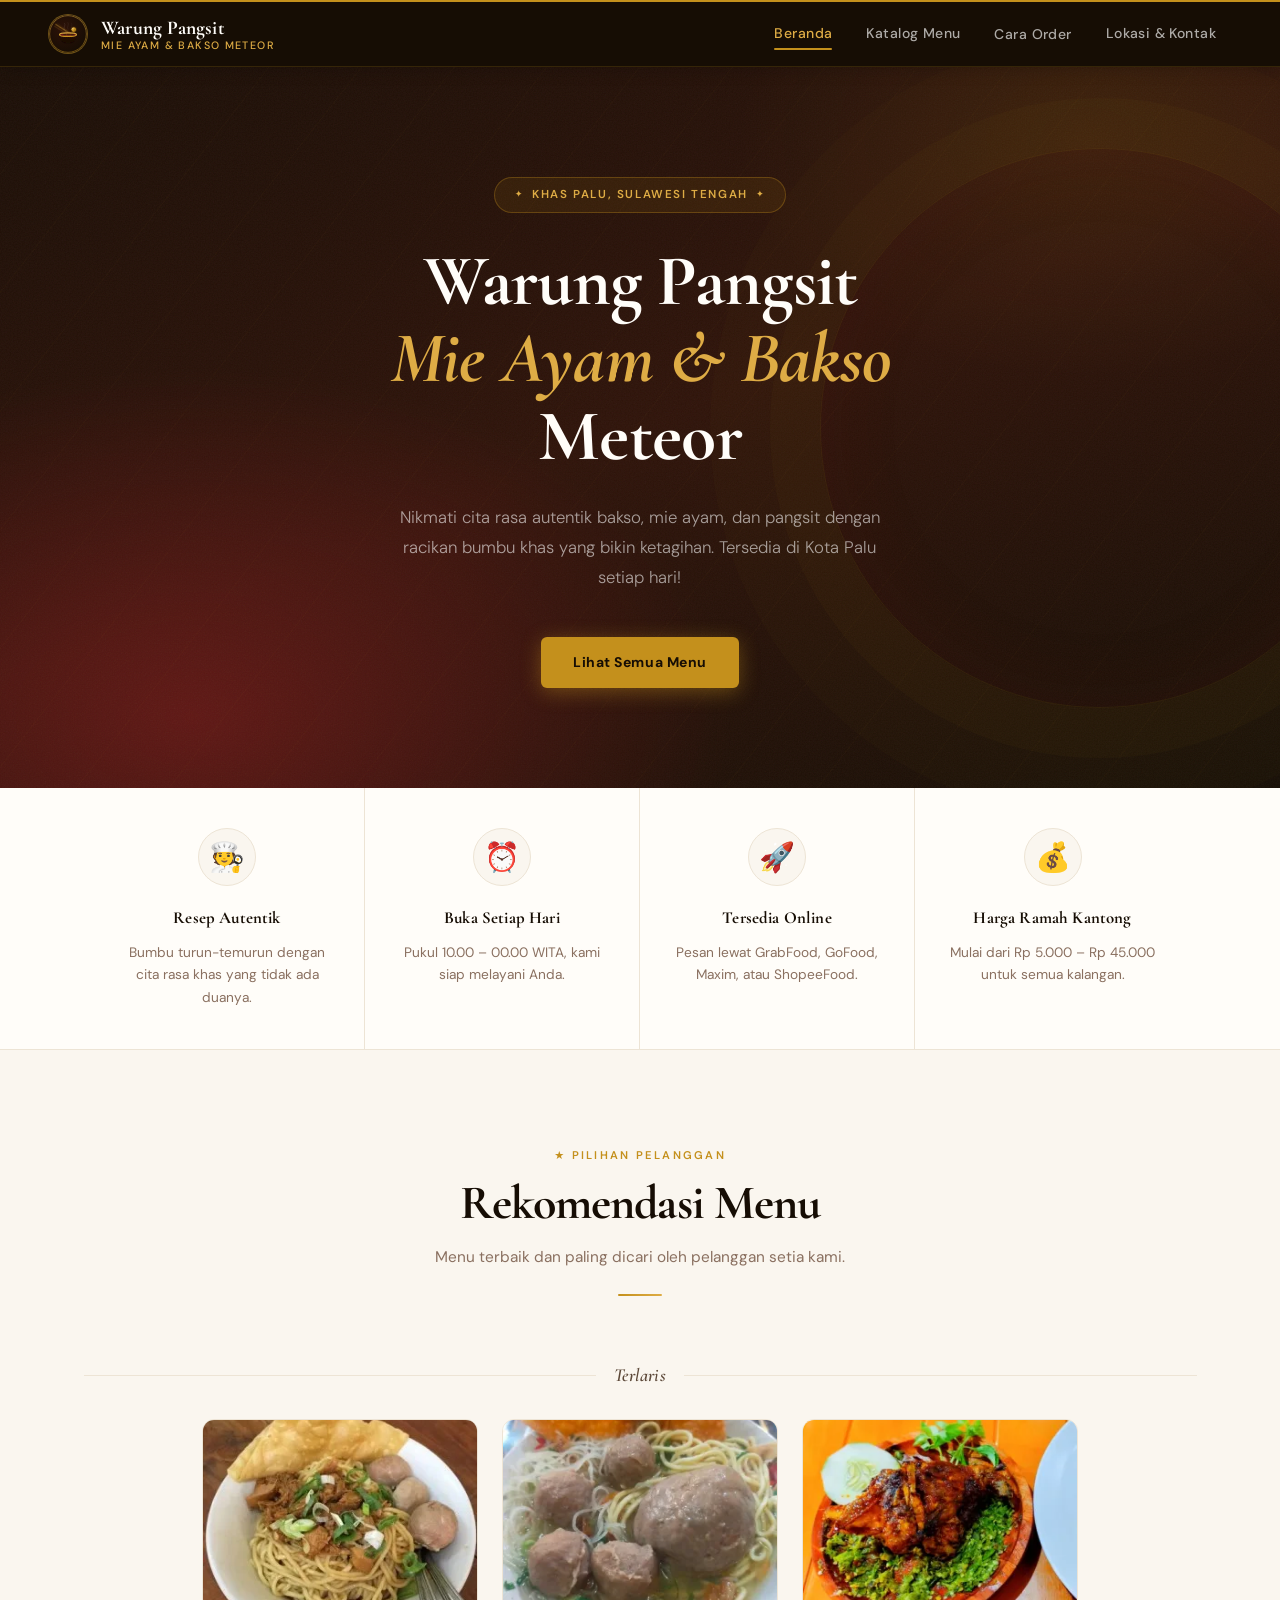
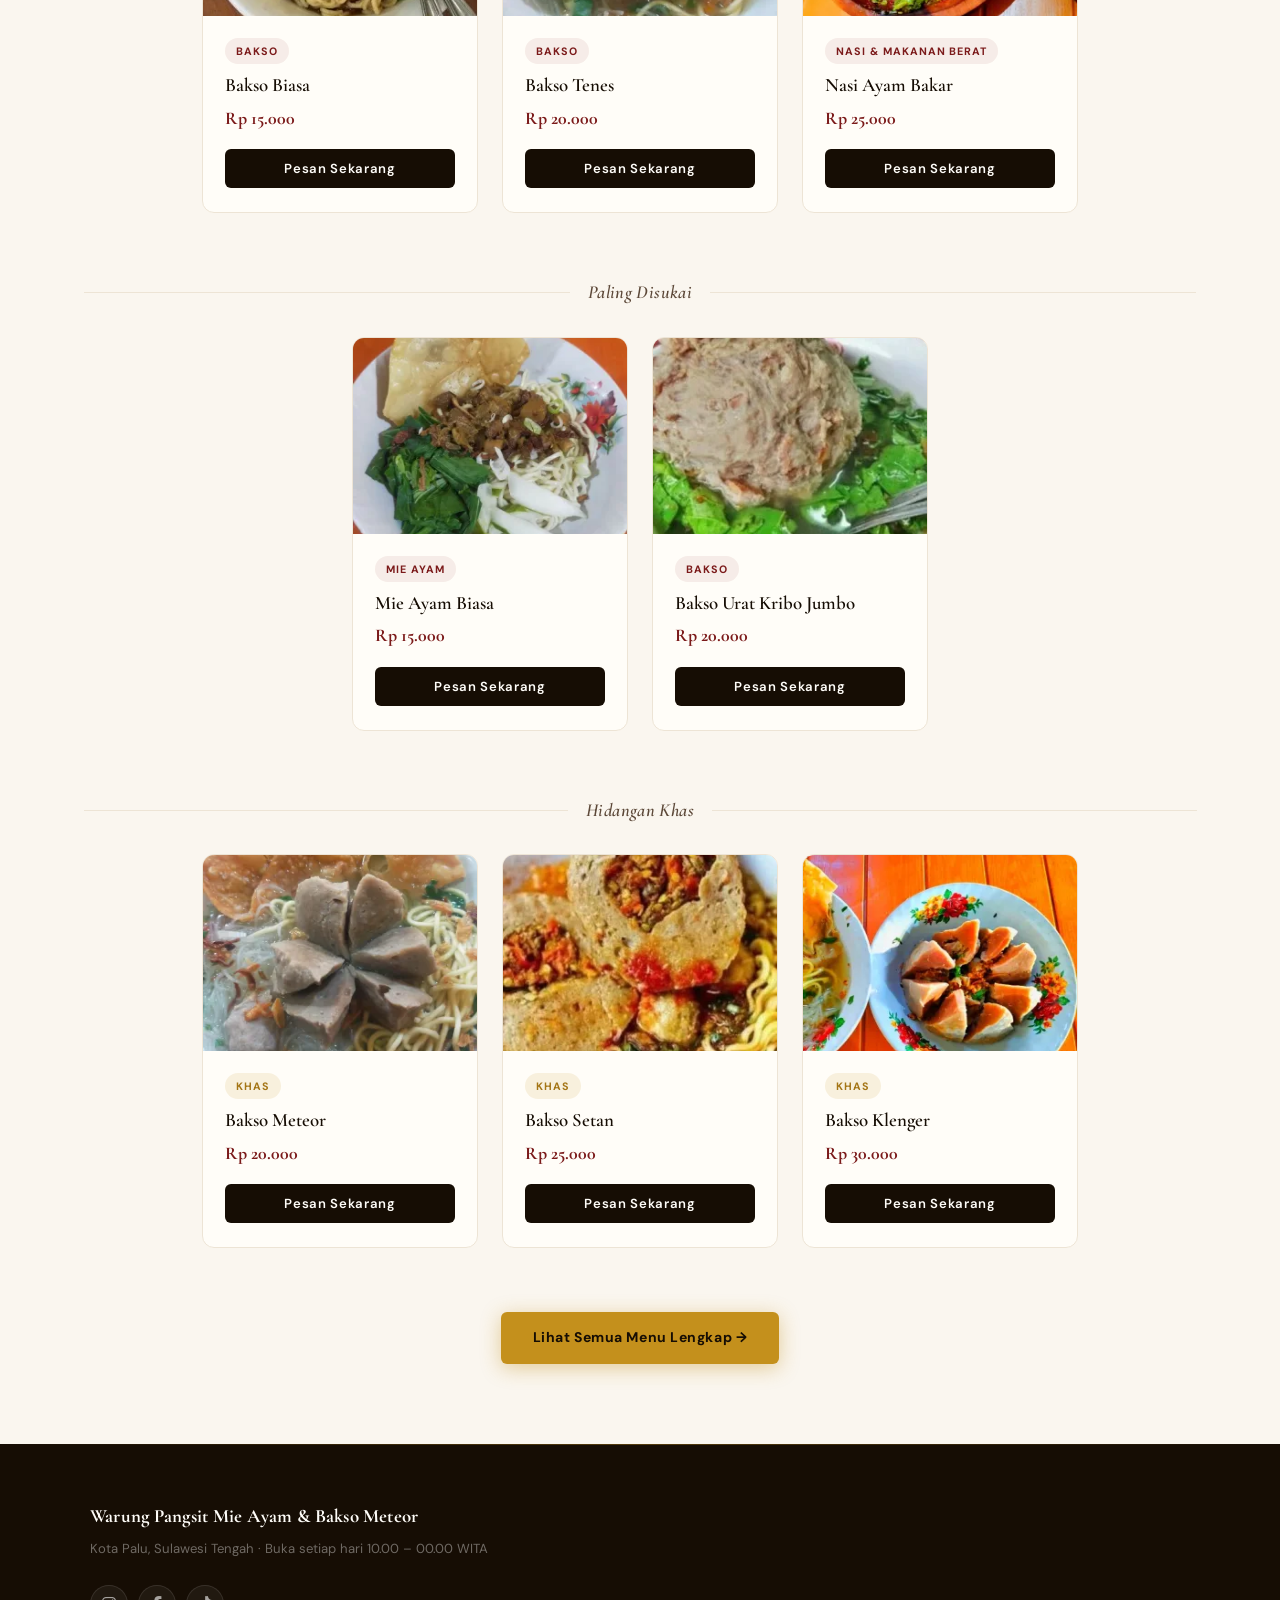
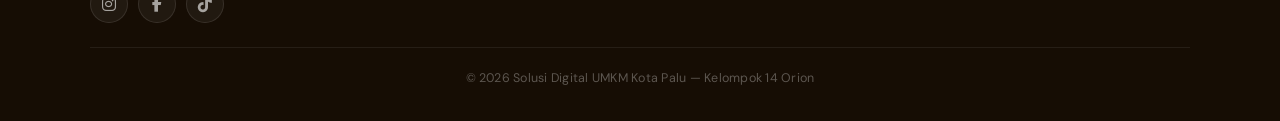
==== commit fe6be8f4: "minor" ====
--- a/index.html
+++ b/index.html
@@ -26,8 +26,8 @@
                 <div class="logo-container">
                     <img src="assets/icons/logo.svg" alt="Logo Bakso Meteor" class="logo-img">
                     <div class="logo-text">
-                        <span class="logo-name">Bakso Meteor</span>
-                        <span class="logo-sub">Warung Pangsit & Mie Ayam</span>
+                        <span class="logo-name">Warung Pangsit</span>
+                        <span class="logo-sub">Mie Ayam & Bakso Meteor</span>
                     </div>
                 </div>
             </a>
